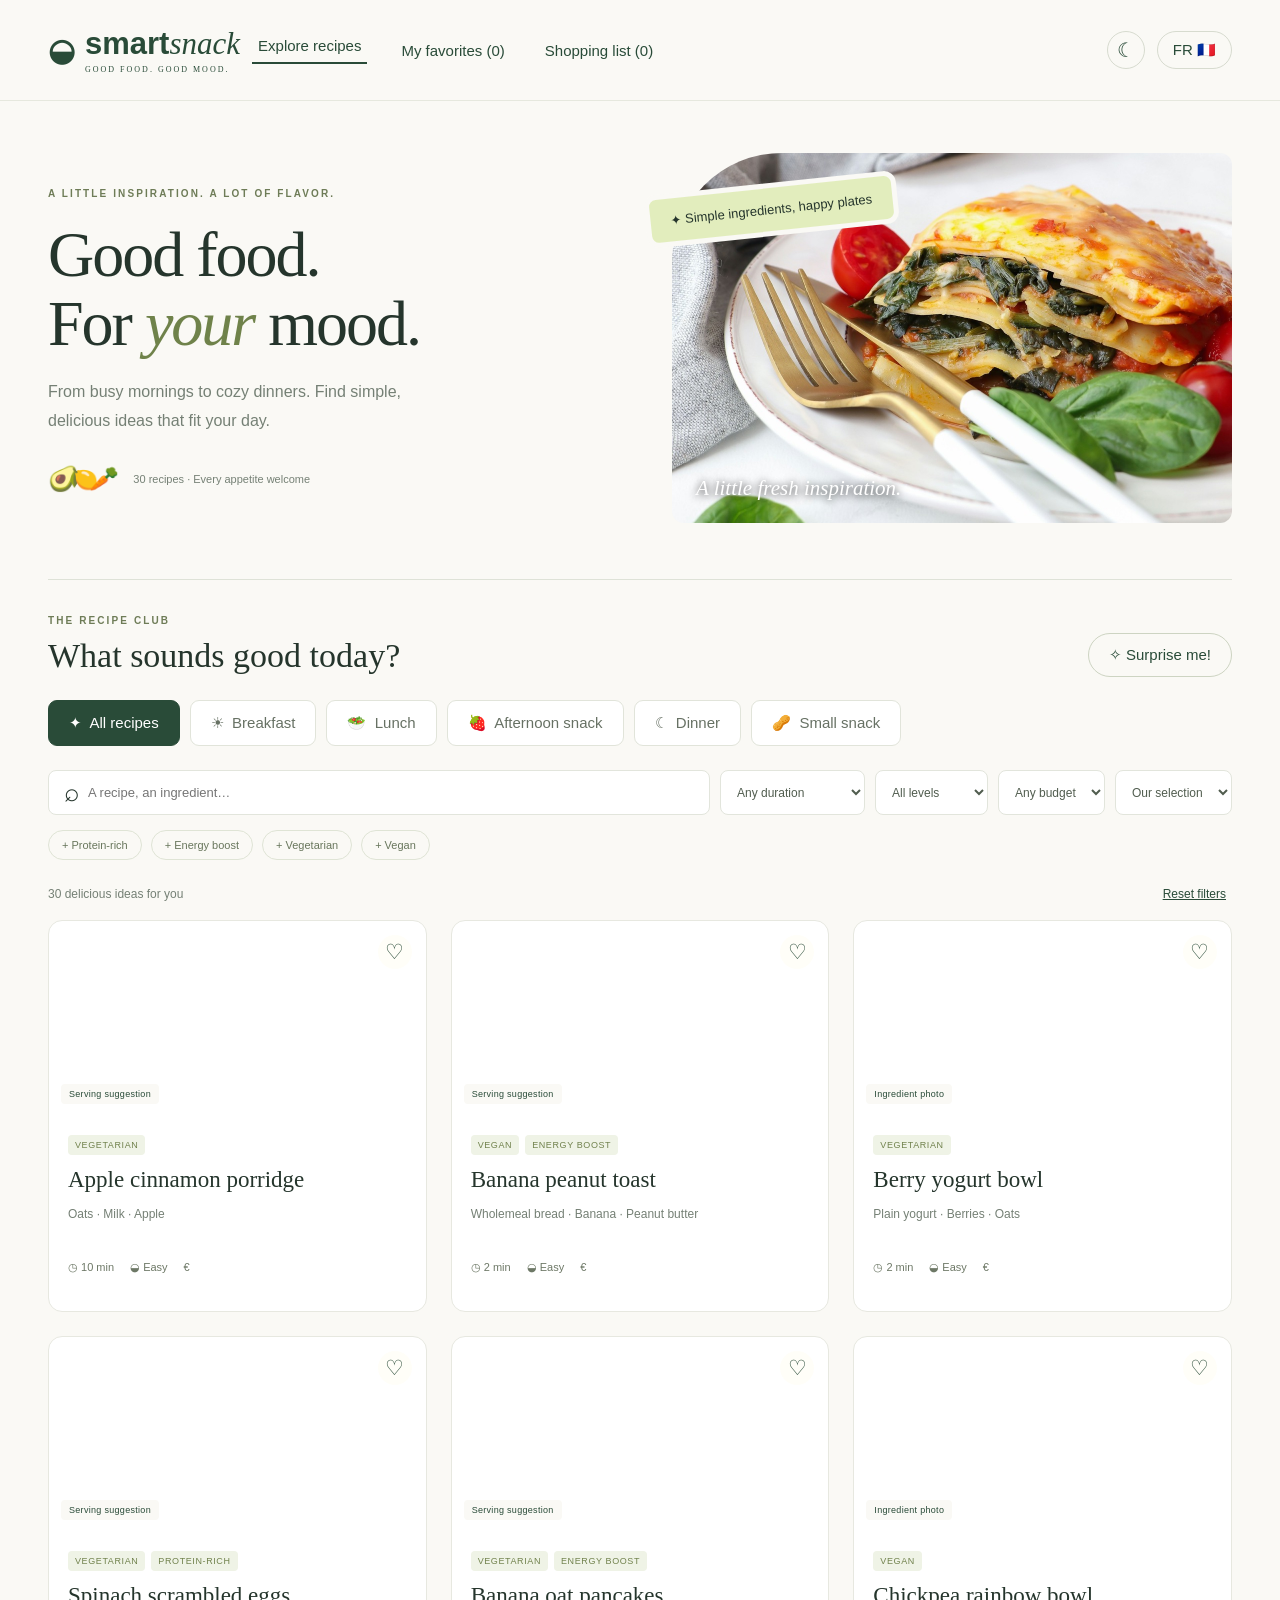
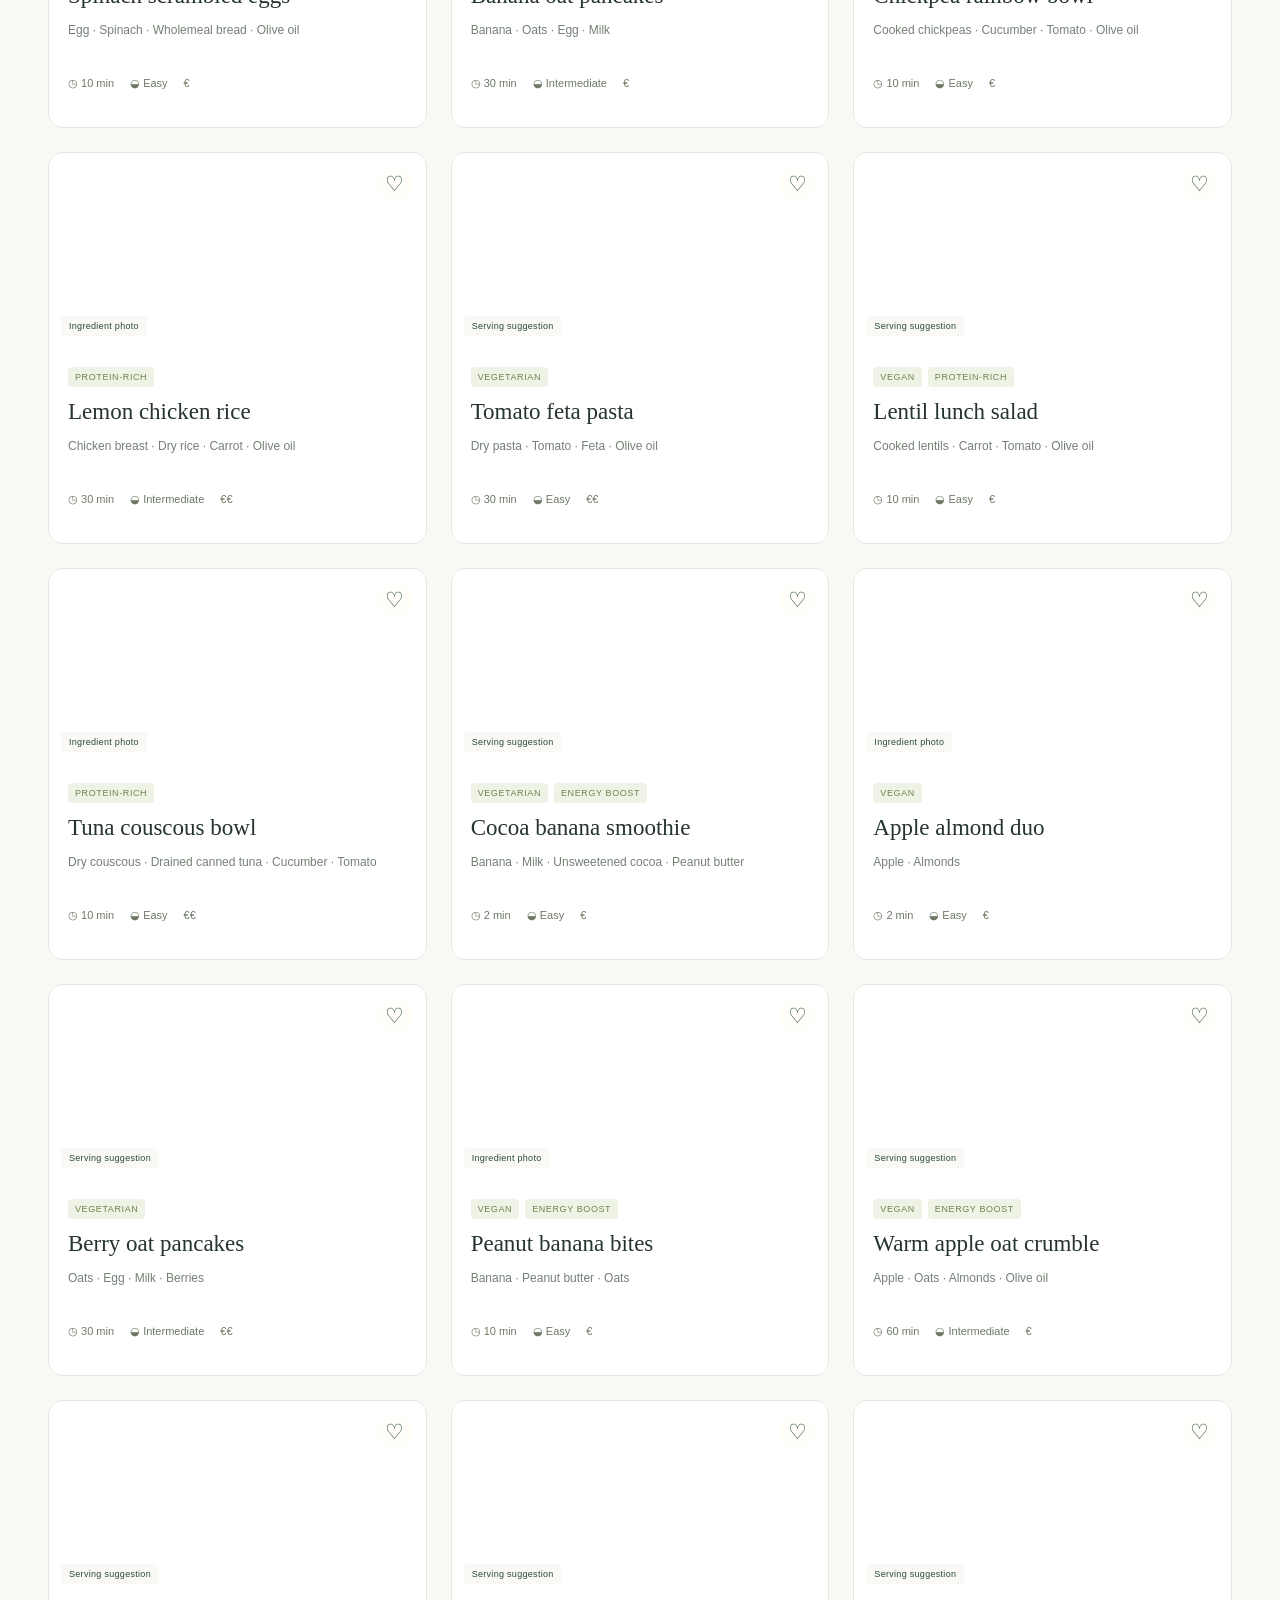
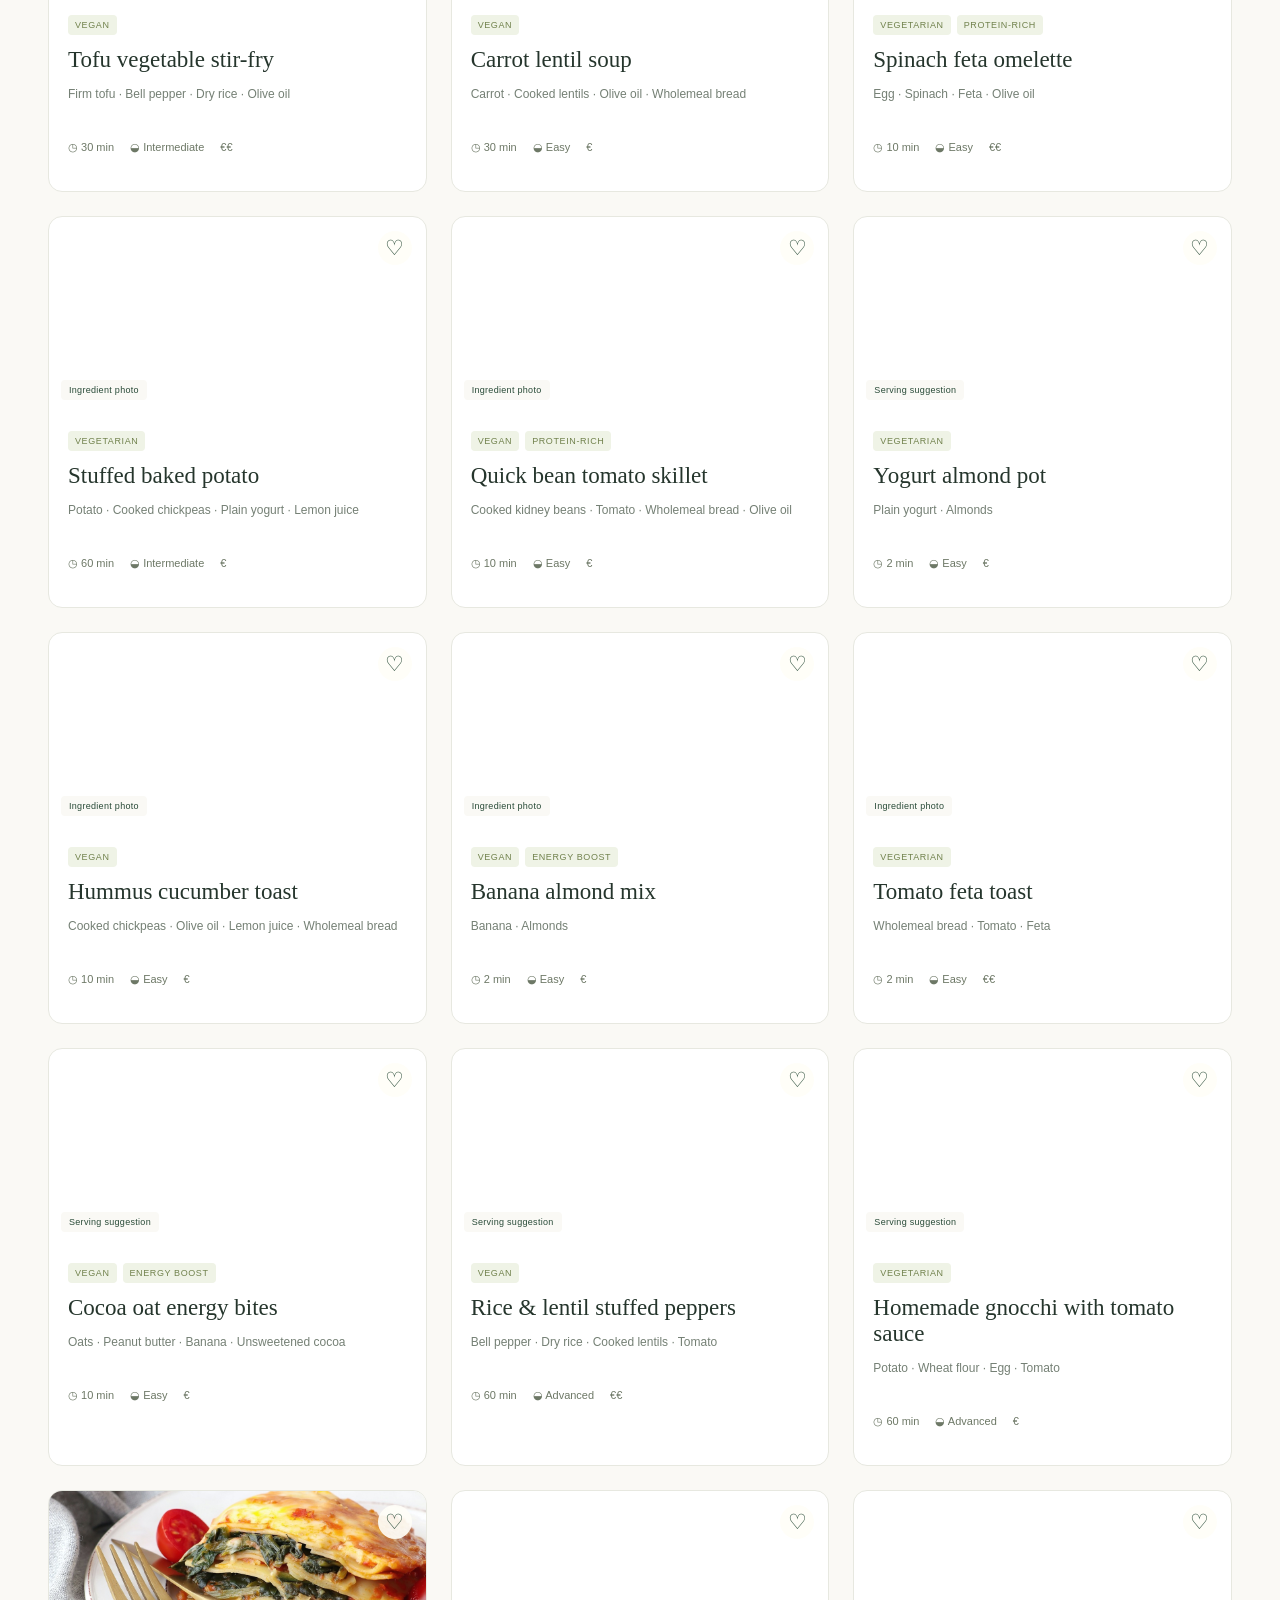
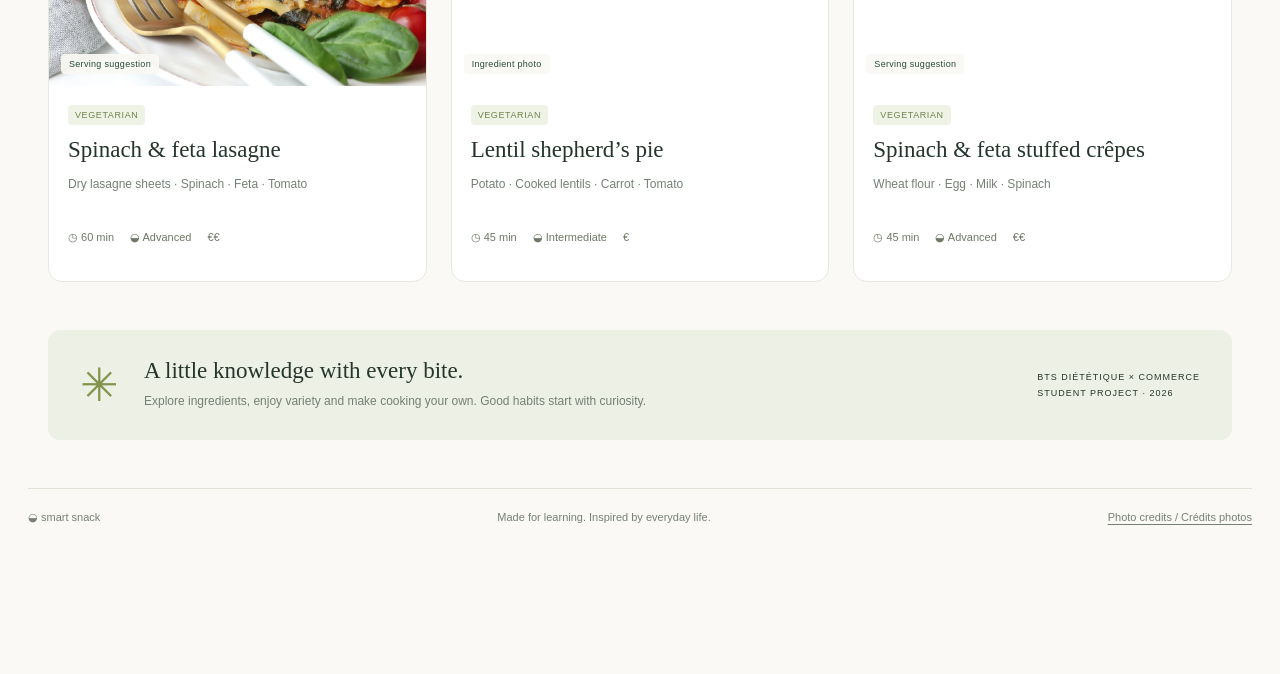
==== index.html @ a827c4d3 "Refresh recipe script after removing cooking mode button" ====
<!doctype html><html lang="en"><head><meta charset="utf-8"><meta name="viewport" content="width=device-width,initial-scale=1"><title>Smart Snack — Ideas for every meal</title><meta name="description" content="Find delicious, practical recipes for every meal. A bilingual nutrition student project."><link rel="stylesheet" href="style.css?v=8"><script>try{document.documentElement.dataset.theme=localStorage.getItem('ss-theme')|| (matchMedia('(prefers-color-scheme: dark)').matches?'dark':'light')}catch{document.documentElement.dataset.theme=matchMedia('(prefers-color-scheme: dark)').matches?'dark':'light'}</script><script>const mobileViewport=window.matchMedia("(max-width: 700px)");if(mobileViewport.matches)location.replace("mobile.html");mobileViewport.addEventListener("change",e=>{if(e.matches)location.replace("mobile.html")});</script></head><body><header><a class="brand" href="#">◒ <span>smart<span class="serif">snack</span><small>GOOD FOOD. GOOD MOOD.</small></span></a><nav><button id="explore"></button><button id="favorites"></button><button id="shopping"></button></nav><button id="themeToggle" class="theme-toggle" type="button" aria-label="Switch theme" title="Switch theme">☾</button><button id="lang" class="language" aria-label="Switch to French">FR 🇫🇷</button></header><main><section class="hero"><div><span class="eyebrow" id="eyebrow"></span><h1 id="headline"></h1><p id="intro"></p><div class="hero-bottom"><span class="avatars">🥑 🍋 🥕</span><span id="heroNote"></span></div></div><div class="hero-art"><img src="assets/photos/recipe-27.jpg" alt="Lasagnes aux épinards — photo de Parnis Azimi"><span class="photo-label">A little fresh inspiration.</span><div class="float-label">✦ <span id="floatText"></span></div></div></section><section class="workspace"><div class="section-top"><div><span class="eyebrow">THE RECIPE CLUB</span><h2 id="sectionTitle"></h2></div><button class="outline" id="surprise"></button></div><div class="meals" id="meals"></div><div class="toolbar"><label class="search">⌕ <input id="search" placeholder=""></label><select id="time" aria-label="Time"></select><select id="difficulty" aria-label="Difficulty"></select><select id="budget" aria-label="Budget"></select><select id="sort" aria-label="Sort"></select></div><div class="preferences" id="preferences"></div><div class="result-line"><span id="count" aria-live="polite"></span><button class="text-button" id="reset"></button></div><div id="cards" class="cards"></div></section><section class="bottom-note"><span>✳</span><div><h3 id="noteTitle"></h3><p id="noteText"></p></div><span class="project">BTS DIÉTÉTIQUE × COMMERCE<br>STUDENT PROJECT · 2026</span></section></main><footer><span>◒ smart snack</span><span id="footerText"></span><a href="photos.html">Photo credits / Crédits photos</a></footer><dialog id="detail"></dialog><dialog id="listDialog"></dialog><div id="toast" role="status"></div><script src="data.js?v=5"></script><script src="photos.js?v=5"></script><script src="app.js?v=8"></script></body></html>
---- style.css ----
@import url('https://fonts.googleapis.com/css2?family=DM+Sans:wght@400;500;600;700&family=Playfair+Display:ital,wght@0,500;0,600;1,500&display=swap');
:root{--green:#294b38;--lime:#e2edbd;--cream:#faf9f5;--ink:#25352c;--muted:#758075}*{box-sizing:border-box}body{margin:0;background:var(--cream);color:var(--ink);font:15px 'DM Sans',sans-serif}button,input,select{font:inherit}button,a,select{ -webkit-tap-highlight-color:transparent}button{cursor:pointer}button:focus-visible,a:focus-visible,input:focus-visible,select:focus-visible{outline:3px solid #b3bd62;outline-offset:3px}header{max-width:1320px;margin:auto;padding:26px 48px;display:flex;align-items:center;justify-content:space-between;border-bottom:1px solid #e6e8de}.brand{display:flex;gap:10px;font-size:31px;color:var(--green);text-decoration:none;font-weight:700;align-items:center}.serif{font-family:'Playfair Display',serif;font-style:italic;font-weight:500}.brand small{display:block;font:8px 'DM Sans';letter-spacing:2px;margin-top:3px}nav{display:flex;gap:28px}nav button,.language,.text-button{border:0;background:none;color:var(--green)}nav button.active{border-bottom:2px solid var(--green);padding-bottom:8px}.language{border:1px solid #d7dbcf;border-radius:20px;padding:9px 15px}main{max-width:1320px;margin:auto;padding:0 48px}.hero{display:grid;grid-template-columns:1fr 1fr;gap:64px;padding:52px 0 56px;align-items:center}.eyebrow{font-size:10px;letter-spacing:2.1px;font-weight:700;color:#6e7c57}.hero h1{font:500 64px/1.08 'Playfair Display',Georgia,serif;letter-spacing:-2px;margin:20px 0}.hero h1 em{color:#6f824a;font-weight:500}.hero p{font-size:16px;line-height:1.8;color:var(--muted);max-width:395px}.hero-art{height:370px;position:relative}.hero-art img{width:100%;height:100%;object-fit:cover;border-radius:110px 12px 12px 12px}.photo-label{position:absolute;bottom:22px;left:24px;color:white;font:italic 21px Georgia;text-shadow:0 1px 8px #000}.float-label{position:absolute;left:-27px;top:30px;background:var(--lime);border:5px solid var(--cream);border-radius:12px;padding:14px 20px;transform:rotate(-6deg);font-size:13px}.hero-bottom{display:flex;align-items:center;gap:13px;margin-top:30px;font-size:11px;color:var(--muted)}.avatars{font-size:24px;letter-spacing:-8px;padding-right:9px}.workspace{border-top:1px solid #dee2d7;padding-top:30px}.section-top{display:flex;align-items:center;justify-content:space-between}h2{font:500 34px 'Playfair Display',Georgia;margin:10px 0 25px}.outline{border:1px solid #cdd4c2;border-radius:25px;background:transparent;padding:12px 20px;color:var(--green)}.meals{display:flex;gap:10px;flex-wrap:wrap;margin:0 0 24px}.meal{padding:13px 20px;border:1px solid #e1e4da;background:white;border-radius:9px;color:#677164}.meal.active{background:var(--green);color:white;border-color:var(--green)}.toolbar{display:flex;gap:10px}.search{display:flex;align-items:center;gap:8px;flex:1;background:white;border:1px solid #e2e5dc;border-radius:8px;padding:0 15px;font-size:26px}.search input{border:0;outline:0;width:100%;padding:14px 0;font-size:13px;background:none}.toolbar select{min-width:100px;border:1px solid #e2e5dc;border-radius:8px;padding:12px;background:white;color:#515d4f;font-size:12px}.preferences{display:flex;gap:9px;flex-wrap:wrap;margin-top:15px}.chip{border:1px solid #dfe4d5;background:none;border-radius:30px;padding:8px 13px;font-size:11px;color:#68765c}.chip.on{background:var(--lime);border-color:#b3c68f;color:var(--green)}.result-line{display:flex;justify-content:space-between;align-items:center;margin:26px 0 18px;font-size:12px;color:var(--muted)}.text-button{font-size:12px;text-decoration:underline}.cards{display:grid;grid-template-columns:repeat(3,1fr);gap:24px}.card{background:white;border:1px solid #e7e8e0;border-radius:14px;overflow:hidden;position:relative;transition:transform .2s,box-shadow .2s}.card:hover{transform:translateY(-4px);box-shadow:0 12px 25px #263d3010}.cover{width:100%;height:195px;object-fit:cover;display:block}.heart{position:absolute;right:14px;top:14px;border:0;border-radius:50%;background:#fffef8e8;width:34px;height:34px;font-size:21px;color:var(--green)}.card-body{padding:19px}.tags{display:flex;gap:6px;flex-wrap:wrap}.tag{font-size:9px;text-transform:uppercase;letter-spacing:.6px;background:#eff3e6;color:#71824d;padding:5px 7px;border-radius:4px}.card h3{font:500 23px 'Playfair Display',Georgia;margin:12px 0}.card p{font-size:12px;color:var(--muted);line-height:1.6;min-height:38px}.card-meta{display:flex;gap:16px;color:#6d7866;font-size:11px;margin:18px 0}.card-link{width:100%;display:flex;justify-content:space-between;border:0;border-top:1px solid #eceee5;background:white;color:var(--green);padding:13px 0 0;font-weight:600;font-size:12px}.bottom-note{display:flex;gap:25px;align-items:center;background:#edf0e4;border-radius:12px;padding:28px 32px;margin:48px 0}.bottom-note>span:first-child{font-size:46px;color:#82934b}.bottom-note h3{margin:0 0 8px;font:23px 'Playfair Display'}.bottom-note p{color:var(--muted);font-size:12px;margin:0;line-height:1.6}.project{margin-left:auto;font-size:9px;line-height:1.8;letter-spacing:1px;white-space:nowrap}footer{max-width:1224px;margin:0 auto;padding:22px 0 30px;border-top:1px solid #e0e4d8;display:flex;justify-content:space-between;font-size:11px;color:var(--muted)}dialog{border:0;border-radius:20px;padding:0;max-width:820px;width:92vw;max-height:90vh;color:var(--ink);background:var(--cream)}dialog::backdrop{background:#14271bcc;backdrop-filter:blur(4px)}.modal-inner{padding:30px}.modal-head{display:flex;align-items:center;justify-content:space-between;gap:15px}.modal-head h2{margin:10px 0}.close{border:1px solid #dce0d4;border-radius:50%;width:34px;height:34px;background:white;font-size:20px}.recipe-photo{width:100%;height:230px;object-fit:cover}.recipe-columns{display:grid;grid-template-columns:1fr 1.3fr;gap:32px}.recipe-columns li{margin:12px 0;line-height:1.6;font-size:14px}.recipe-columns ul{padding-left:20px}.portions{display:flex;align-items:center;gap:14px;margin:18px 0}.portions button{border:1px solid #d1d7c7;border-radius:50%;width:30px;height:30px;background:white}.primary{background:var(--green);border:0;color:white;border-radius:8px;padding:12px 17px}.nutrition{display:grid;grid-template-columns:repeat(4,1fr);gap:8px;margin:24px 0}.nutrition div{background:#edf0e4;border-radius:8px;padding:14px;text-align:center;font-size:11px}.nutrition b{display:block;font-size:19px;margin-bottom:5px}.tip{background:#e7edda;padding:16px;border-radius:10px;font-size:13px;line-height:1.7}.disclaimer{font-size:11px;color:var(--muted);line-height:1.7}.cook-step{font:26px/1.6 'Playfair Display';padding:25px 0}.cook-controls{display:flex;gap:10px;align-items:center;flex-wrap:wrap}.shop-row{display:flex;gap:12px;padding:13px 0;border-bottom:1px solid #e0e4d8}.shop-row:has(input:checked){text-decoration:line-through;opacity:.5}.empty{padding:45px;background:#eef1e6;border-radius:12px;grid-column:1/-1;text-align:center}.empty h3{font:26px Georgia}#toast{position:fixed;bottom:25px;left:50%;transform:translateX(-50%);background:var(--green);color:white;border-radius:30px;padding:13px 25px;opacity:0;pointer-events:none;transition:opacity .2s;z-index:10}#toast.show{opacity:1}@media(max-width:900px){header,main{padding-left:24px;padding-right:24px}.hero{gap:28px}.hero h1{font-size:48px}.hero-art{height:320px}.cards{grid-template-columns:repeat(2,1fr)}.toolbar{flex-wrap:wrap}.search{flex-basis:100%}nav{gap:10px}.project{display:none}footer{margin:0 24px}}@media(max-width:600px){header{padding:18px}.brand{font-size:23px}nav{gap:0}nav button{font-size:11px;padding:8px}.language{padding:7px;font-size:11px}main{padding:0 20px}.hero{grid-template-columns:1fr;padding:30px 0;gap:26px}.hero h1{font-size:48px}.hero-art{height:230px}.float-label{left:-8px}.hero-bottom{margin-top:18px}.cards{grid-template-columns:1fr}.meals{gap:7px}.meal{padding:10px 12px;font-size:12px}.section-top{gap:10px}h2{font-size:28px}.outline{padding:10px;font-size:12px}.toolbar select{flex:1;min-width:42%}.recipe-columns{grid-template-columns:1fr;gap:10px}.modal-inner{padding:22px}.nutrition{gap:4px}.nutrition div{padding:10px 4px}.bottom-note{padding:20px;gap:15px}footer{gap:20px;font-size:10px}.heroNote{font-size:10px}}

.cover-button{display:block;width:100%;padding:0;border:0;background:none;text-align:left;cursor:pointer}.cover-button:hover .cover{filter:brightness(.96)}.cover-button:focus-visible{outline-offset:-4px}

.cover-button{position:relative}.cover,.recipe-photo{filter:saturate(.94) contrast(.98) brightness(1.03)}.photo-kind{position:absolute;left:12px;bottom:12px;background:#faf9f5ed;color:#294b38;padding:5px 8px;border-radius:4px;font-size:9px;letter-spacing:.3px}.photo-credit{font-size:10px;color:#6d7866;line-height:1.6;margin:0 0 15px}.photo-credit a,footer a{color:inherit;text-underline-offset:3px}footer{gap:16px;flex-wrap:wrap}

#addShoppingButton{transition:background .2s,box-shadow .2s;min-height:44px}#addShoppingButton.added{background:#56763c;animation:added-pop .48s ease-out}.added-check{display:inline-block;animation:check-pop .48s ease-out}.shopping-feedback{font-size:12px;line-height:1.7;min-height:24px;color:#476333}.shopping-feedback:not(:empty){animation:feedback-in .3s ease-out}.shopping-feedback .text-button{display:block;padding:6px 0;font-weight:600}.shop-row{min-height:58px;align-items:center;cursor:pointer}.shop-row input{width:24px;height:24px;accent-color:#294b38;flex-shrink:0}.primary:disabled{opacity:.5;cursor:default}@keyframes added-pop{0%{transform:scale(1)}40%{transform:scale(1.045);box-shadow:0 0 0 7px #c8dcad77}100%{transform:scale(1);box-shadow:0 0 0 0 #c8dcad00}}@keyframes check-pop{0%{transform:scale(.3) rotate(-30deg)}70%{transform:scale(1.25)}100%{transform:scale(1)}}@keyframes feedback-in{from{opacity:0;transform:translateY(5px)}to{opacity:1;transform:translateY(0)}}@media(prefers-reduced-motion:reduce){#addShoppingButton.added,.added-check,.shopping-feedback:not(:empty){animation:none}}

/* Accessible theme switch and direct recipe-title opening */
.theme-toggle{border:1px solid #d7dbcf;border-radius:50%;background:transparent;color:var(--green);width:38px;height:38px;flex-shrink:0;display:inline-flex;align-items:center;justify-content:center;font-size:20px;cursor:pointer;margin-left:auto}
.language{flex-shrink:0}
header{gap:12px}
.recipe-title{font:inherit;color:inherit;text-align:left;background:transparent;border:0;padding:0;cursor:pointer}
.recipe-title:hover{text-decoration:underline;text-underline-offset:4px}
:root[data-theme="dark"]{color-scheme:dark;--cream:#17251e;--ink:#e7eee1;--green:#d9e8c1;--lime:#3d533b;--muted:#b7c7b1}
[data-theme="dark"] body{background:#17251e;color:#e7eee1}
[data-theme="dark"] header,[data-theme="dark"] footer,[data-theme="dark"] .workspace{border-color:#3b5143}
[data-theme="dark"] .card,[data-theme="dark"] .search,[data-theme="dark"] .toolbar select,[data-theme="dark"] .meal,[data-theme="dark"] .card-link,[data-theme="dark"] .close,[data-theme="dark"] .portions button,[data-theme="dark"] .wizard-choice,[data-theme="dark"] .shop-row,[data-theme="dark"] .outline{background:#26382e;color:#e7eee1;border-color:#455b48}
[data-theme="dark"] .card h3,[data-theme="dark"] .card h3 button,[data-theme="dark"] .brand,[data-theme="dark"] nav button,[data-theme="dark"] .text-button,[data-theme="dark"] .language,[data-theme="dark"] .theme-toggle{color:#d9e8c1}
[data-theme="dark"] .search input{color:#e7eee1}
[data-theme="dark"] .search input::placeholder{color:#a9bba5}
[data-theme="dark"] .meal.active,[data-theme="dark"] .primary,[data-theme="dark"] .chip.on,[data-theme="dark"] nav button.active{background:#526e46;color:#fff}
[data-theme="dark"] .chip,[data-theme="dark"] .tag,[data-theme="dark"] .photo-kind,[data-theme="dark"] .wizard-icon,[data-theme="dark"] .mobile-summary button{background:#344a3a;border-color:#4b644e;color:#dce9ca}
[data-theme="dark"] .bottom-note,[data-theme="dark"] .nutrition div,[data-theme="dark"] .tip,[data-theme="dark"] .empty,[data-theme="dark"] .float-label{background:#2e4334;color:#e7eee1;border-color:#17251e}
[data-theme="dark"] dialog{background:#202f26;color:#e7eee1}
[data-theme="dark"] dialog::backdrop{background:#08150cdd}
[data-theme="dark"] .heart{background:#203229e8;color:#d9e8c1}
[data-theme="dark"] .card,[data-theme="dark"] .search,[data-theme="dark"] .toolbar select{border-color:#3b5143}
[data-theme="dark"] .wizard-choice.selected{background:#3d533b;border-color:#96b080}
[data-theme="dark"] .wizard-progress span{background:#405447}
[data-theme="dark"] .wizard-progress span.done{background:#9cb67d}
[data-theme="dark"] .wizard-description,[data-theme="dark"] .wizard-copy small,[data-theme="dark"] .wizard-footnote,[data-theme="dark"] .mobile-result-count,[data-theme="dark"] .card-meta,[data-theme="dark"] .card p,[data-theme="dark"] .recipe-columns li,[data-theme="dark"] .disclaimer{color:#b7c7b1}
[data-theme="dark"] #toast{background:#d9e8c1;color:#17251e}
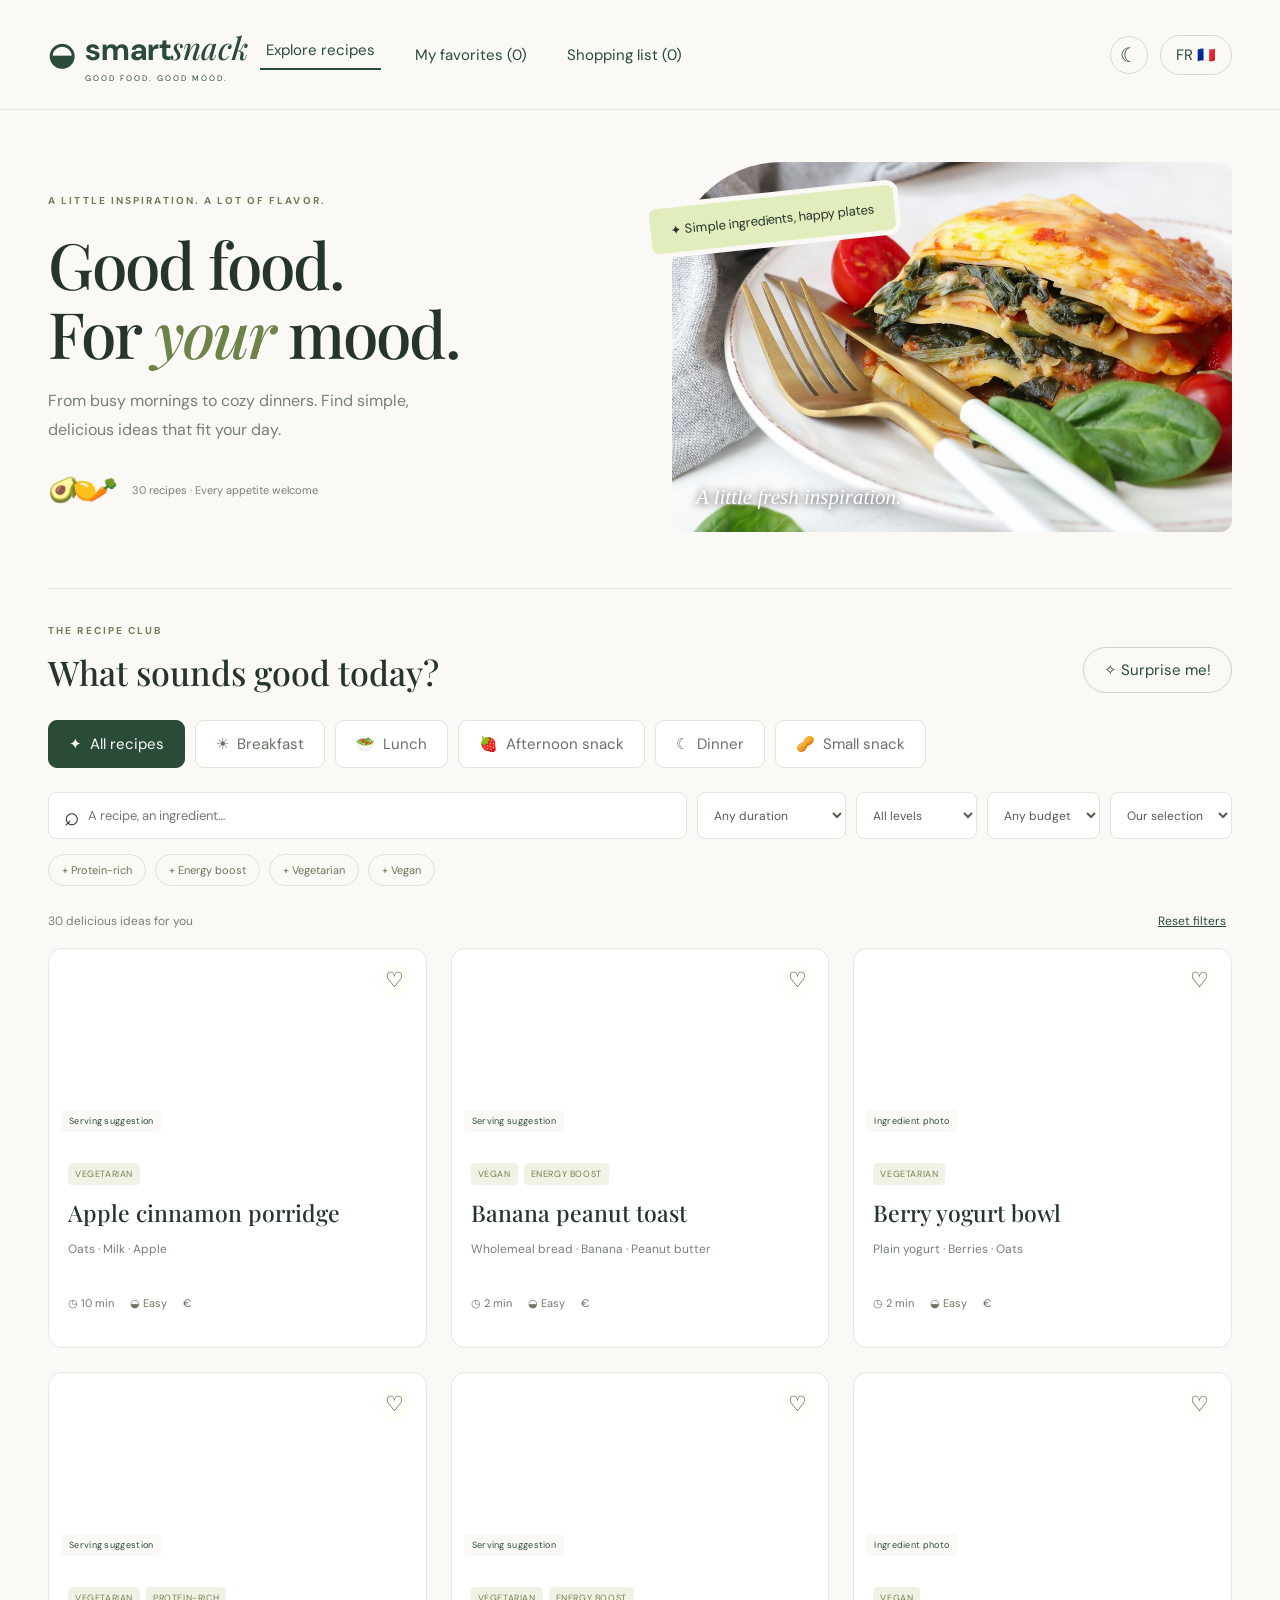
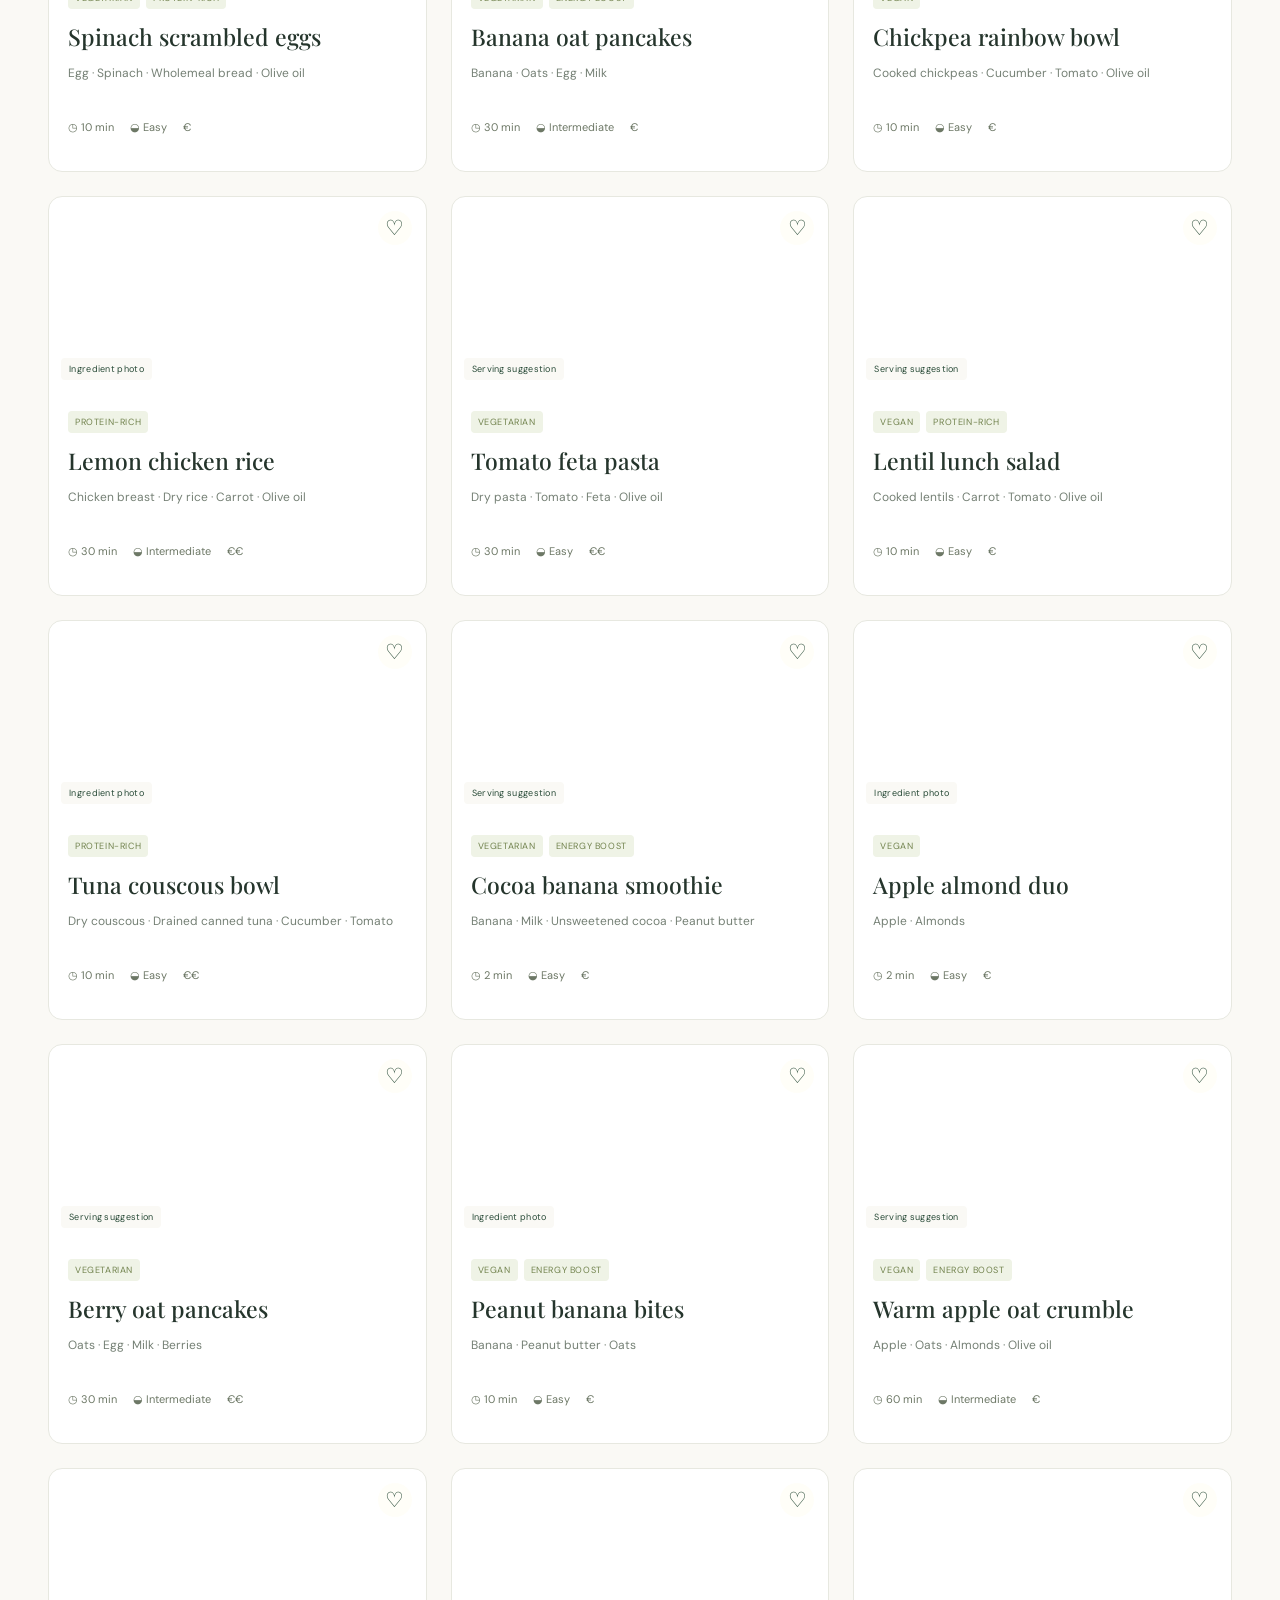
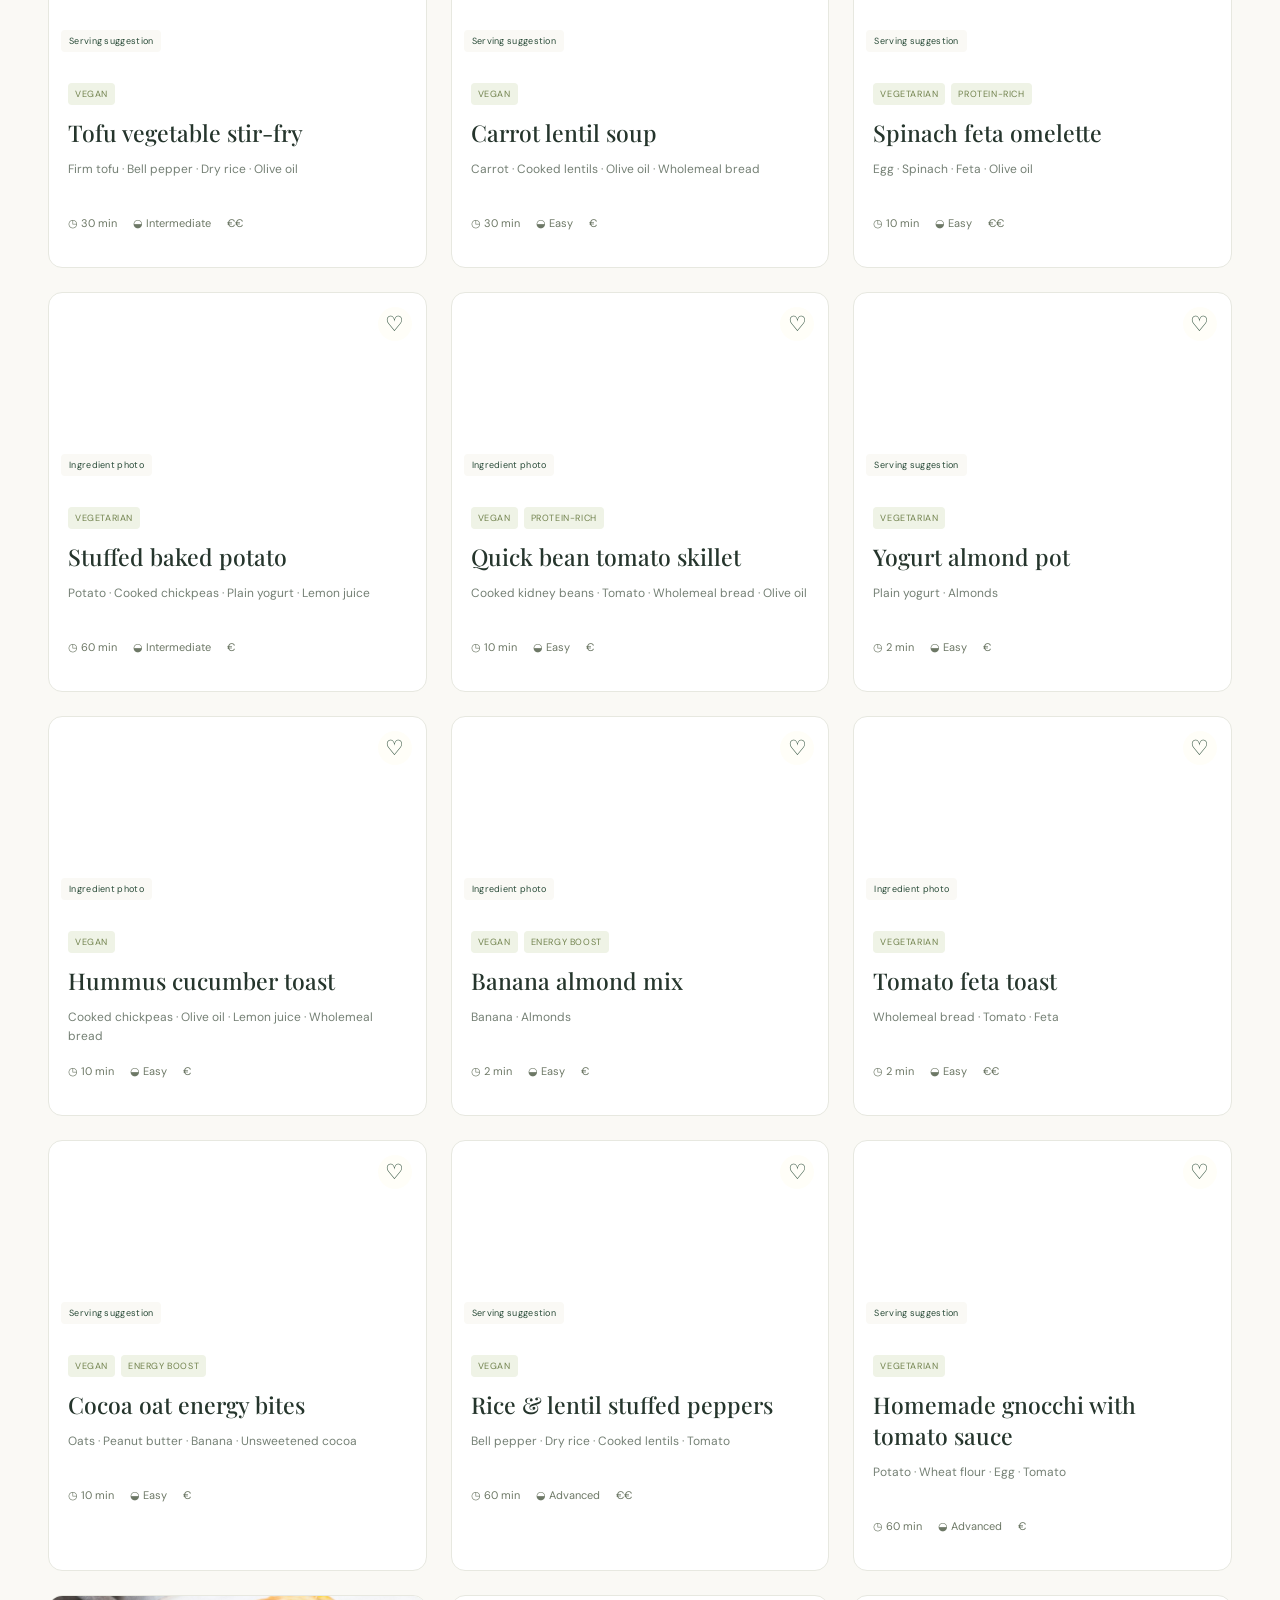
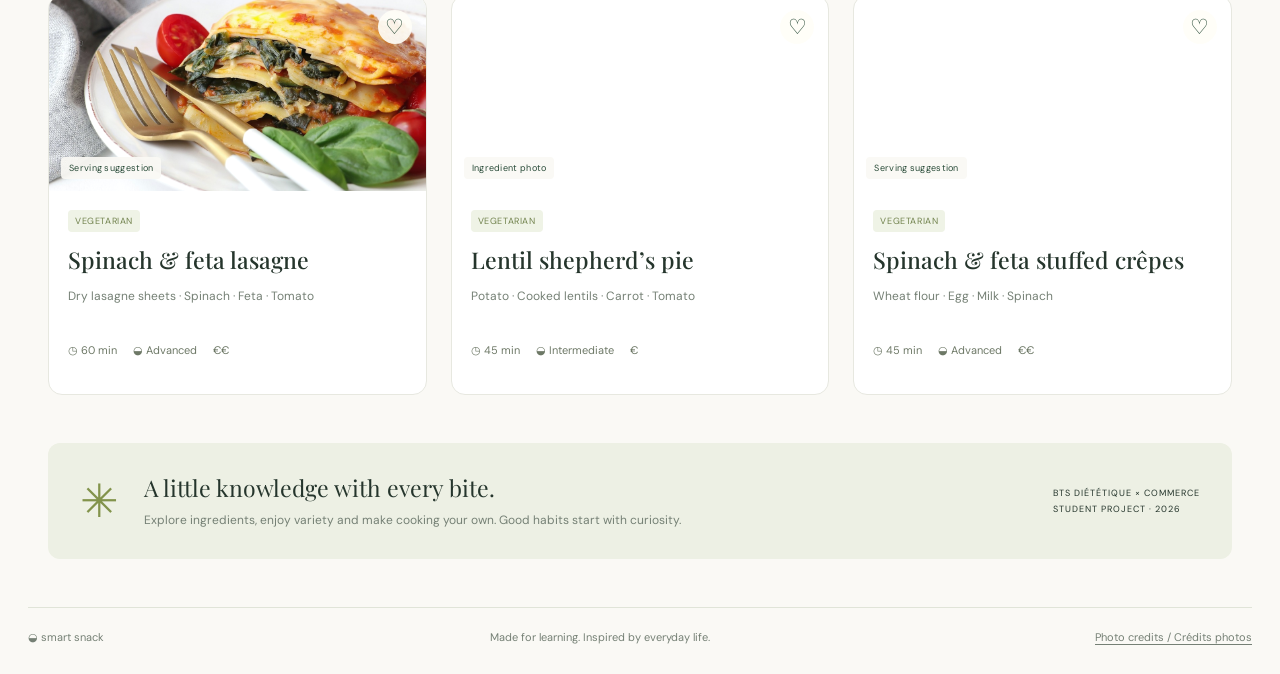
==== commit 1dac6c56: "Load updated shopping list button styles" ====
--- a/index.html
+++ b/index.html
@@ -1 +1 @@
-<!doctype html><html lang="en"><head><meta charset="utf-8"><meta name="viewport" content="width=device-width,initial-scale=1"><title>Smart Snack — Ideas for every meal</title><meta name="description" content="Find delicious, practical recipes for every meal. A bilingual nutrition student project."><link rel="stylesheet" href="style.css?v=8"><script>try{document.documentElement.dataset.theme=localStorage.getItem('ss-theme')|| (matchMedia('(prefers-color-scheme: dark)').matches?'dark':'light')}catch{document.documentElement.dataset.theme=matchMedia('(prefers-color-scheme: dark)').matches?'dark':'light'}</script><script>const mobileViewport=window.matchMedia("(max-width: 700px)");if(mobileViewport.matches)location.replace("mobile.html");mobileViewport.addEventListener("change",e=>{if(e.matches)location.replace("mobile.html")});</script></head><body><header><a class="brand" href="#">◒ <span>smart<span class="serif">snack</span><small>GOOD FOOD. GOOD MOOD.</small></span></a><nav><button id="explore"></button><button id="favorites"></button><button id="shopping"></button></nav><button id="themeToggle" class="theme-toggle" type="button" aria-label="Switch theme" title="Switch theme">☾</button><button id="lang" class="language" aria-label="Switch to French">FR 🇫🇷</button></header><main><section class="hero"><div><span class="eyebrow" id="eyebrow"></span><h1 id="headline"></h1><p id="intro"></p><div class="hero-bottom"><span class="avatars">🥑 🍋 🥕</span><span id="heroNote"></span></div></div><div class="hero-art"><img src="assets/photos/recipe-27.jpg" alt="Lasagnes aux épinards — photo de Parnis Azimi"><span class="photo-label">A little fresh inspiration.</span><div class="float-label">✦ <span id="floatText"></span></div></div></section><section class="workspace"><div class="section-top"><div><span class="eyebrow">THE RECIPE CLUB</span><h2 id="sectionTitle"></h2></div><button class="outline" id="surprise"></button></div><div class="meals" id="meals"></div><div class="toolbar"><label class="search">⌕ <input id="search" placeholder=""></label><select id="time" aria-label="Time"></select><select id="difficulty" aria-label="Difficulty"></select><select id="budget" aria-label="Budget"></select><select id="sort" aria-label="Sort"></select></div><div class="preferences" id="preferences"></div><div class="result-line"><span id="count" aria-live="polite"></span><button class="text-button" id="reset"></button></div><div id="cards" class="cards"></div></section><section class="bottom-note"><span>✳</span><div><h3 id="noteTitle"></h3><p id="noteText"></p></div><span class="project">BTS DIÉTÉTIQUE × COMMERCE<br>STUDENT PROJECT · 2026</span></section></main><footer><span>◒ smart snack</span><span id="footerText"></span><a href="photos.html">Photo credits / Crédits photos</a></footer><dialog id="detail"></dialog><dialog id="listDialog"></dialog><div id="toast" role="status"></div><script src="data.js?v=5"></script><script src="photos.js?v=5"></script><script src="app.js?v=8"></script></body></html>
+<!doctype html><html lang="en"><head><meta charset="utf-8"><meta name="viewport" content="width=device-width,initial-scale=1"><title>Smart Snack — Ideas for every meal</title><meta name="description" content="Find delicious, practical recipes for every meal. A bilingual nutrition student project."><link rel="stylesheet" href="style.css?v=8"><script>try{document.documentElement.dataset.theme=localStorage.getItem('ss-theme')|| (matchMedia('(prefers-color-scheme: dark)').matches?'dark':'light')}catch{document.documentElement.dataset.theme=matchMedia('(prefers-color-scheme: dark)').matches?'dark':'light'}</script><script>const mobileViewport=window.matchMedia("(max-width: 700px)");if(mobileViewport.matches)location.replace("mobile.html");mobileViewport.addEventListener("change",e=>{if(e.matches)location.replace("mobile.html")});</script></head><body><header><a class="brand" href="#">◒ <span>smart<span class="serif">snack</span><small>GOOD FOOD. GOOD MOOD.</small></span></a><nav><button id="explore"></button><button id="favorites"></button><button id="shopping"></button></nav><button id="themeToggle" class="theme-toggle" type="button" aria-label="Switch theme" title="Switch theme">☾</button><button id="lang" class="language" aria-label="Switch to French">FR 🇫🇷</button></header><main><section class="hero"><div><span class="eyebrow" id="eyebrow"></span><h1 id="headline"></h1><p id="intro"></p><div class="hero-bottom"><span class="avatars">🥑 🍋 🥕</span><span id="heroNote"></span></div></div><div class="hero-art"><img src="assets/photos/recipe-27.jpg" alt="Lasagnes aux épinards — photo de Parnis Azimi"><span class="photo-label">A little fresh inspiration.</span><div class="float-label">✦ <span id="floatText"></span></div></div></section><section class="workspace"><div class="section-top"><div><span class="eyebrow">THE RECIPE CLUB</span><h2 id="sectionTitle"></h2></div><button class="outline" id="surprise"></button></div><div class="meals" id="meals"></div><div class="toolbar"><label class="search">⌕ <input id="search" placeholder=""></label><select id="time" aria-label="Time"></select><select id="difficulty" aria-label="Difficulty"></select><select id="budget" aria-label="Budget"></select><select id="sort" aria-label="Sort"></select></div><div class="preferences" id="preferences"></div><div class="result-line"><span id="count" aria-live="polite"></span><button class="text-button" id="reset"></button></div><div id="cards" class="cards"></div></section><section class="bottom-note"><span>✳</span><div><h3 id="noteTitle"></h3><p id="noteText"></p></div><span class="project">BTS DIÉTÉTIQUE × COMMERCE<br>STUDENT PROJECT · 2026</span></section></main><footer><span>◒ smart snack</span><span id="footerText"></span><a href="photos.html">Photo credits / Crédits photos</a></footer><dialog id="detail"></dialog><dialog id="listDialog"></dialog><div id="toast" role="status"></div><script src="data.js?v=5"></script><script src="photos.js?v=5"></script><script src="app.js?v=9"></script></body></html>
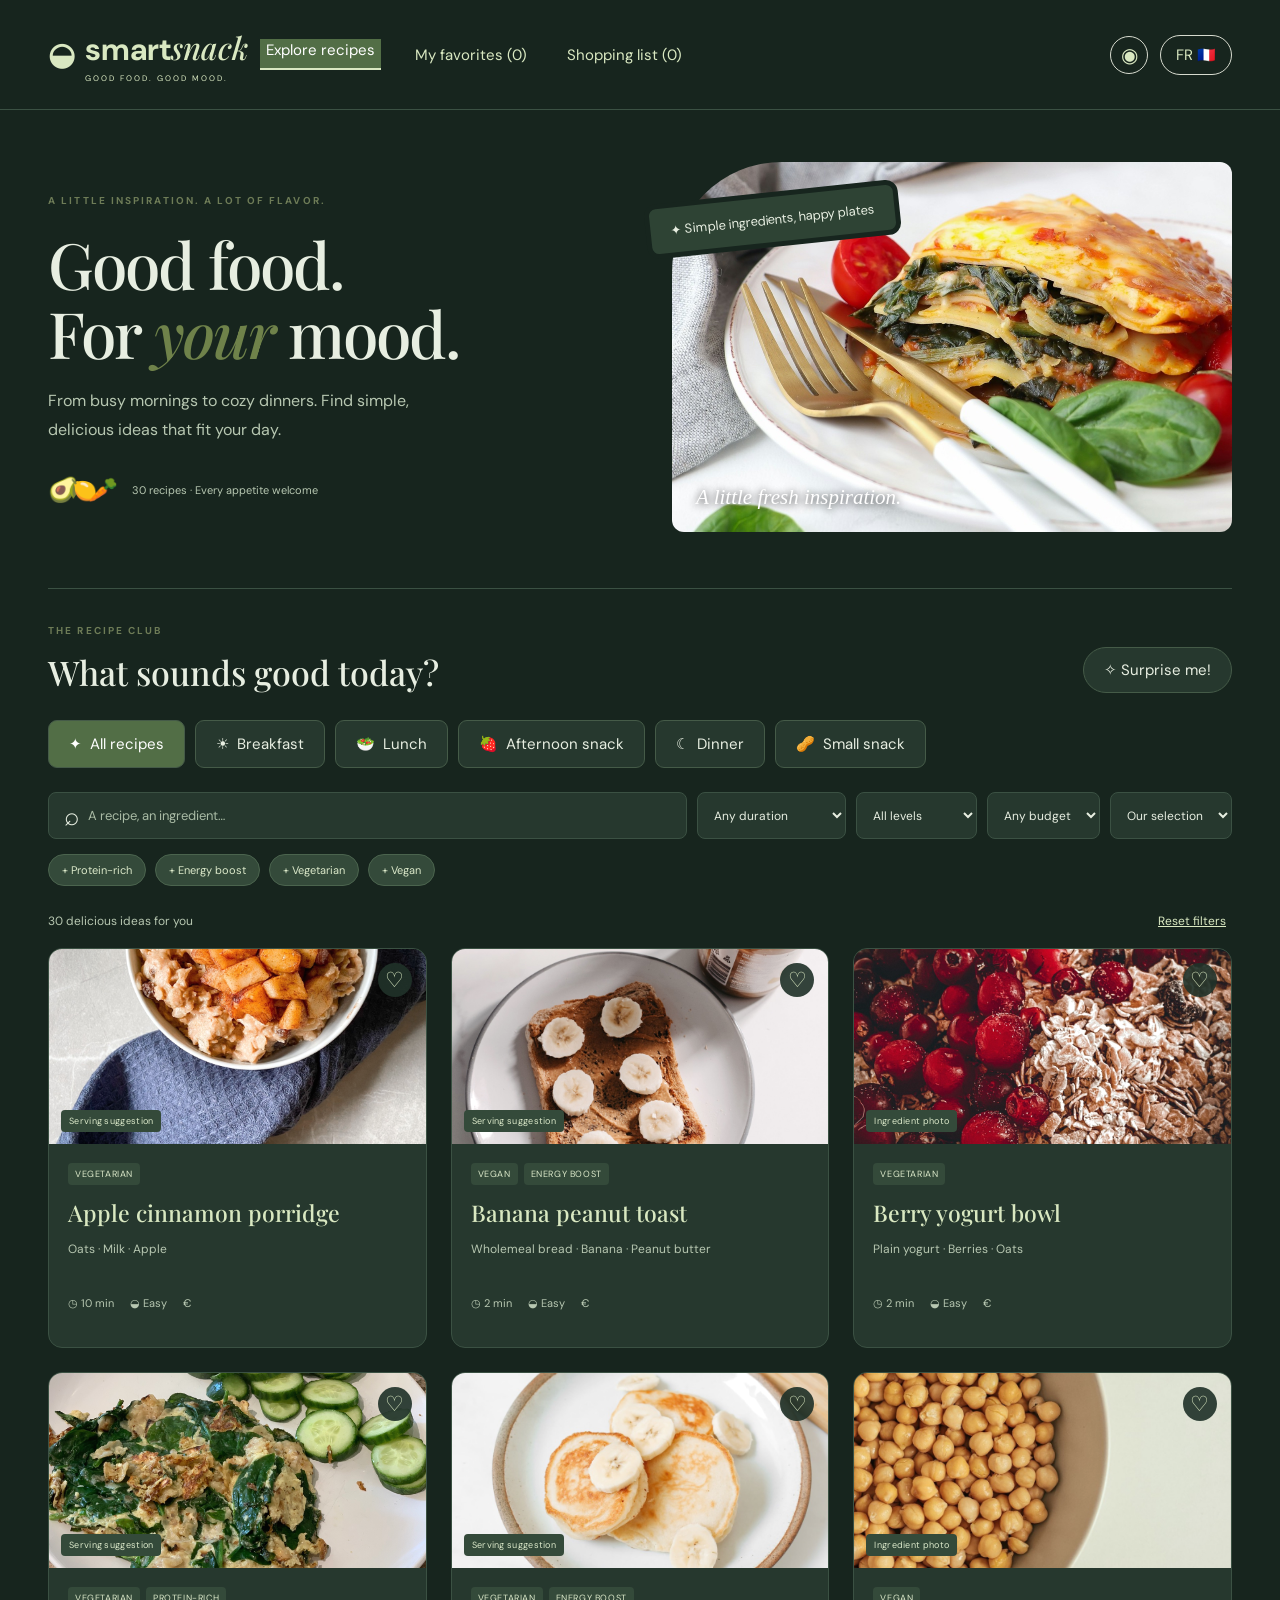
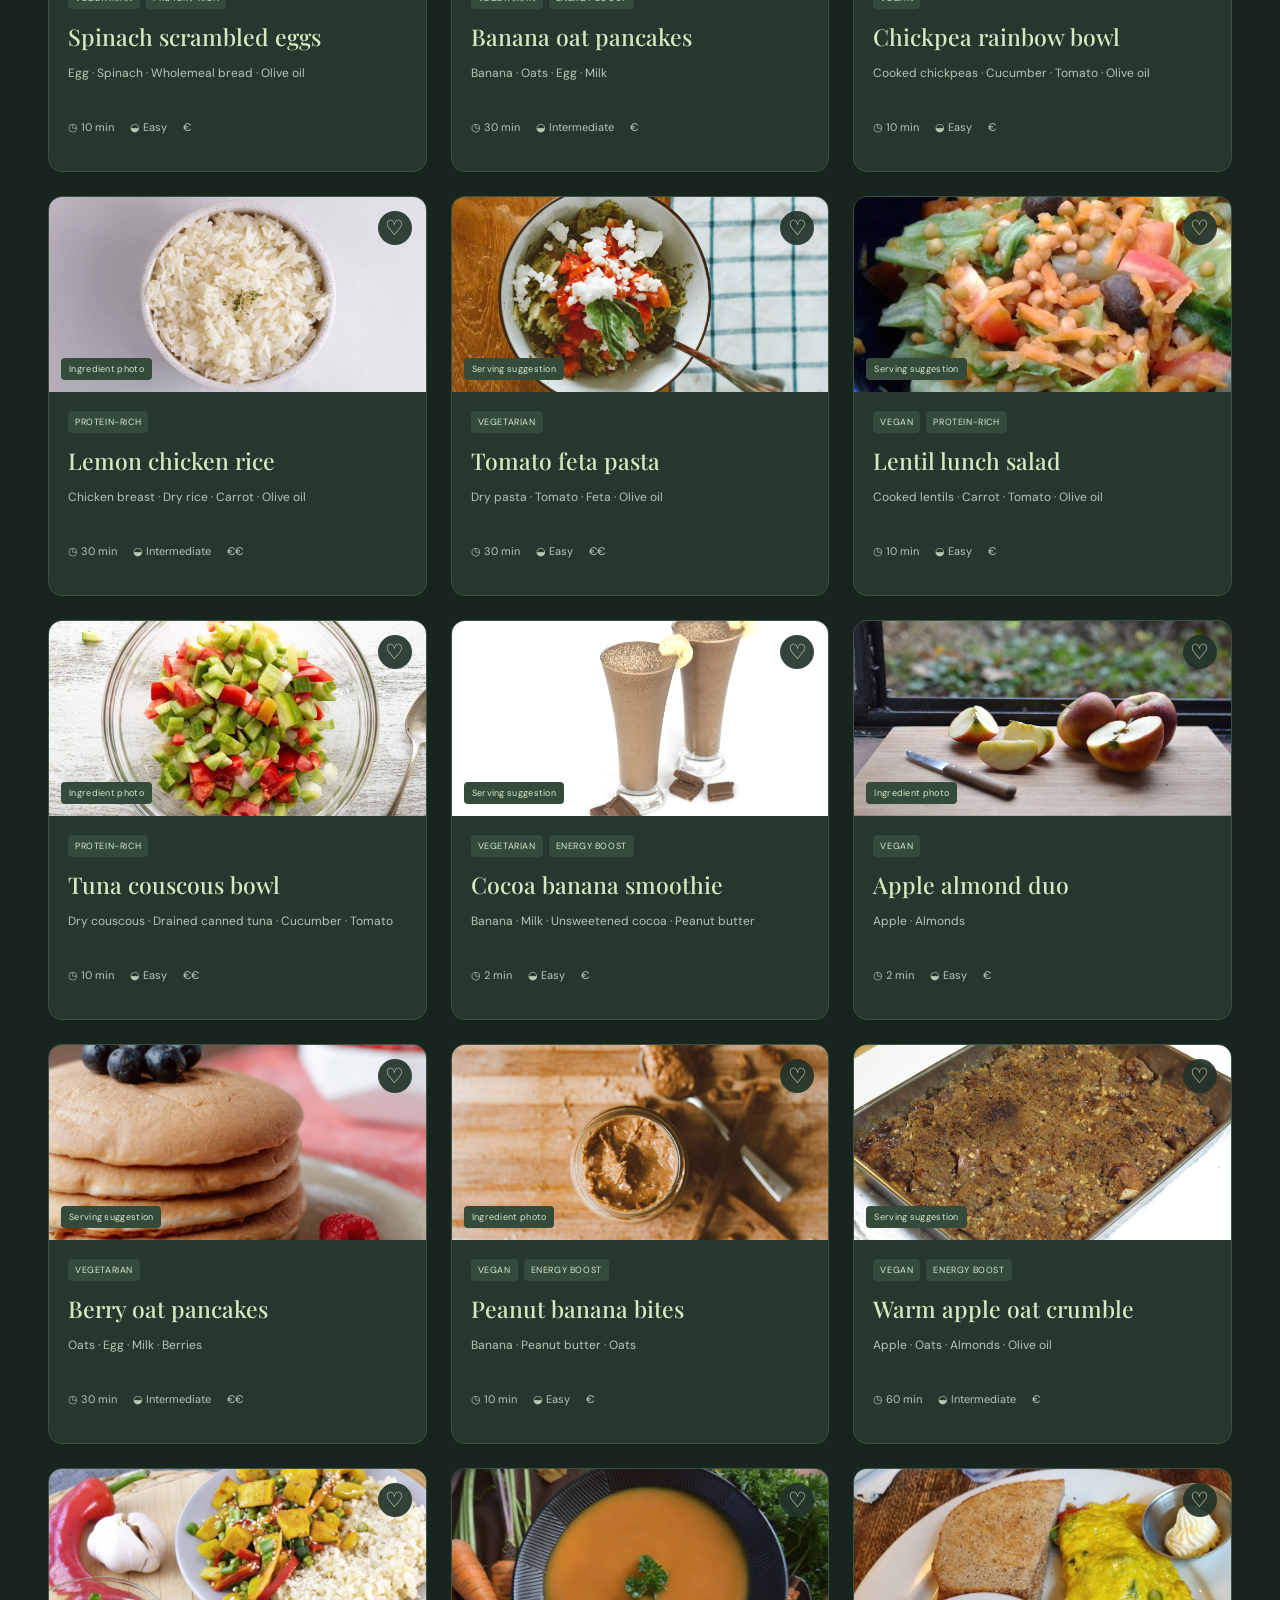
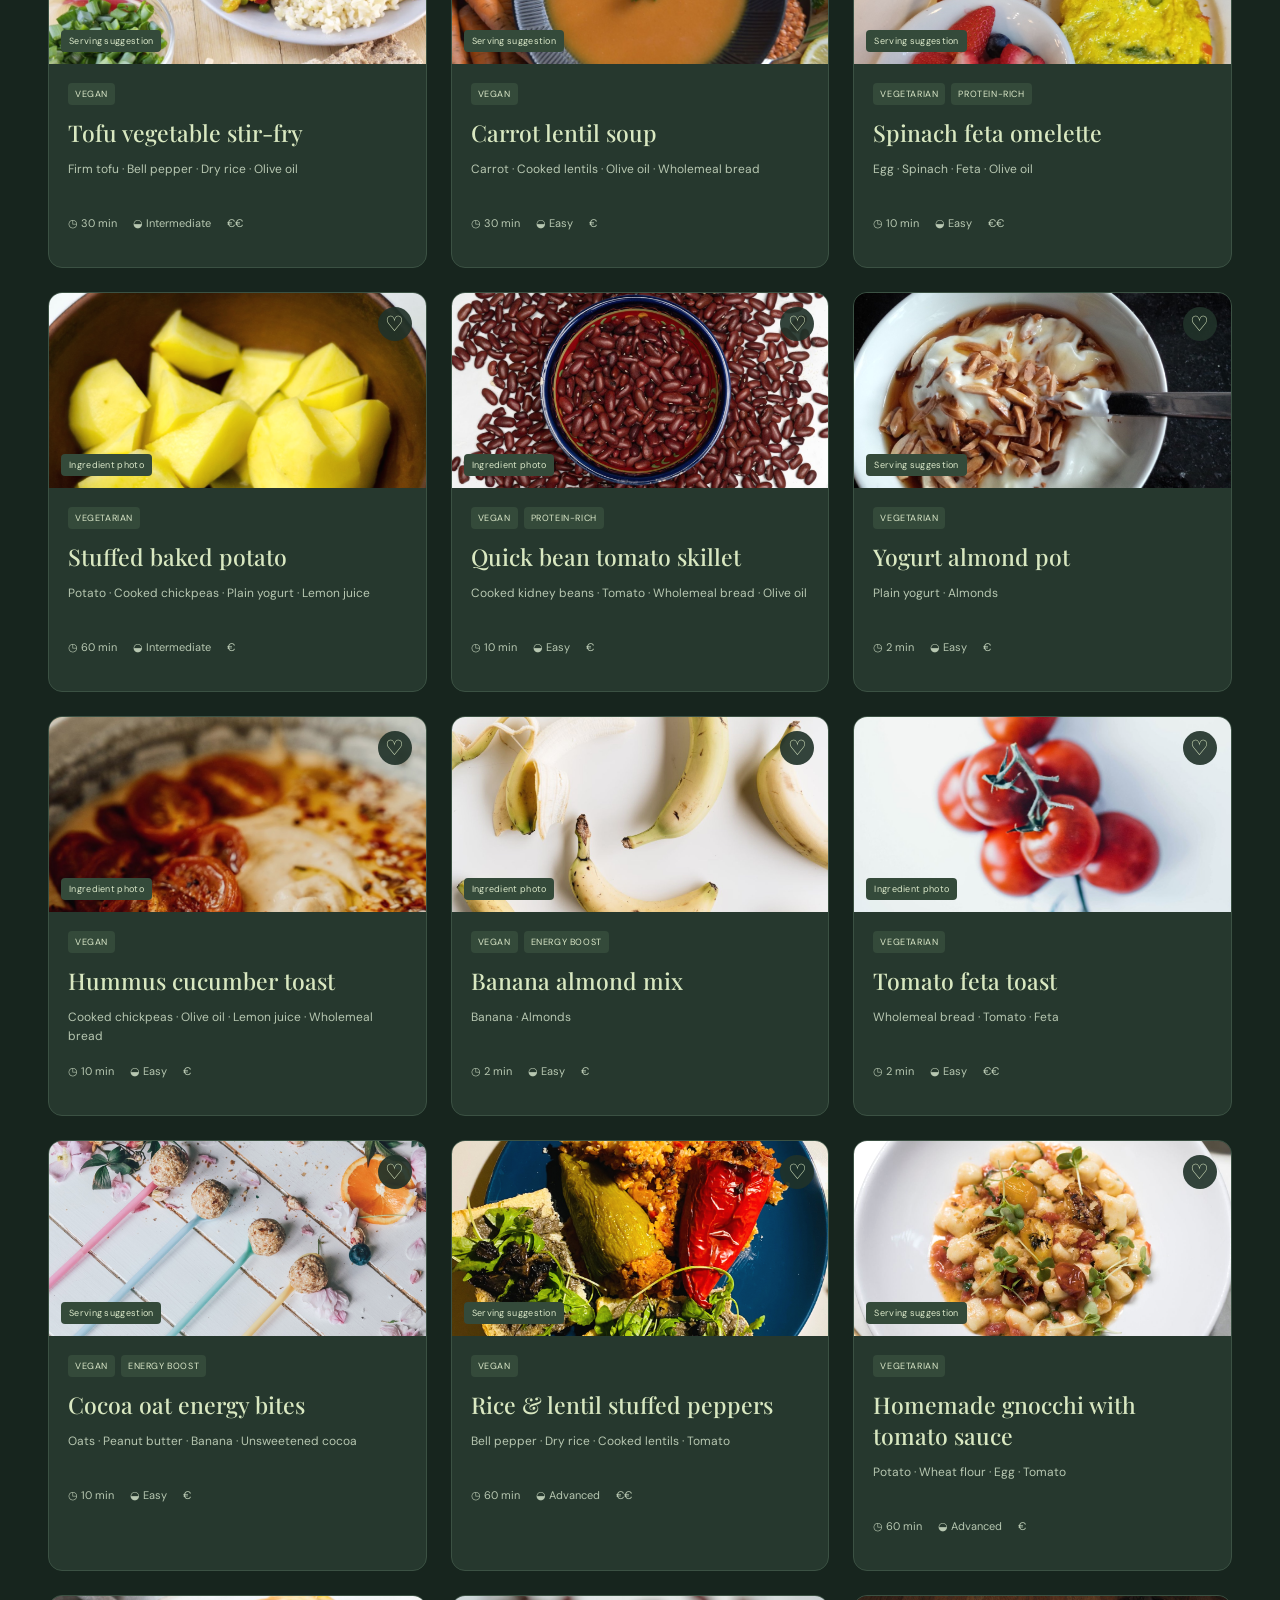
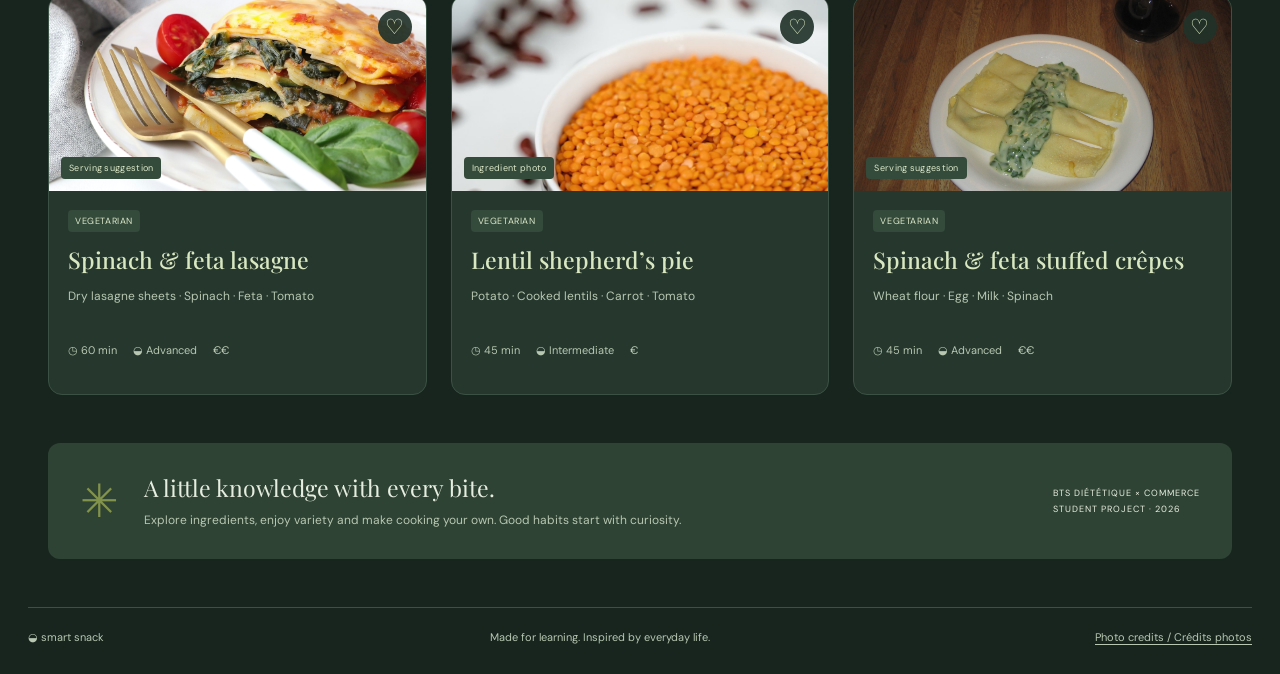
==== commit 33417100: "Use sunrise/sunset theme logic on both Smart Snack layouts" ====
--- a/index.html
+++ b/index.html
@@ -1 +1 @@
-<!doctype html><html lang="en"><head><meta charset="utf-8"><meta name="viewport" content="width=device-width,initial-scale=1"><title>Smart Snack — Ideas for every meal</title><meta name="description" content="Find delicious, practical recipes for every meal. A bilingual nutrition student project."><link rel="stylesheet" href="style.css?v=8"><script>try{document.documentElement.dataset.theme=localStorage.getItem('ss-theme')|| (matchMedia('(prefers-color-scheme: dark)').matches?'dark':'light')}catch{document.documentElement.dataset.theme=matchMedia('(prefers-color-scheme: dark)').matches?'dark':'light'}</script><script>const mobileViewport=window.matchMedia("(max-width: 700px)");if(mobileViewport.matches)location.replace("mobile.html");mobileViewport.addEventListener("change",e=>{if(e.matches)location.replace("mobile.html")});</script></head><body><header><a class="brand" href="#">◒ <span>smart<span class="serif">snack</span><small>GOOD FOOD. GOOD MOOD.</small></span></a><nav><button id="explore"></button><button id="favorites"></button><button id="shopping"></button></nav><button id="themeToggle" class="theme-toggle" type="button" aria-label="Switch theme" title="Switch theme">☾</button><button id="lang" class="language" aria-label="Switch to French">FR 🇫🇷</button></header><main><section class="hero"><div><span class="eyebrow" id="eyebrow"></span><h1 id="headline"></h1><p id="intro"></p><div class="hero-bottom"><span class="avatars">🥑 🍋 🥕</span><span id="heroNote"></span></div></div><div class="hero-art"><img src="assets/photos/recipe-27.jpg" alt="Lasagnes aux épinards — photo de Parnis Azimi"><span class="photo-label">A little fresh inspiration.</span><div class="float-label">✦ <span id="floatText"></span></div></div></section><section class="workspace"><div class="section-top"><div><span class="eyebrow">THE RECIPE CLUB</span><h2 id="sectionTitle"></h2></div><button class="outline" id="surprise"></button></div><div class="meals" id="meals"></div><div class="toolbar"><label class="search">⌕ <input id="search" placeholder=""></label><select id="time" aria-label="Time"></select><select id="difficulty" aria-label="Difficulty"></select><select id="budget" aria-label="Budget"></select><select id="sort" aria-label="Sort"></select></div><div class="preferences" id="preferences"></div><div class="result-line"><span id="count" aria-live="polite"></span><button class="text-button" id="reset"></button></div><div id="cards" class="cards"></div></section><section class="bottom-note"><span>✳</span><div><h3 id="noteTitle"></h3><p id="noteText"></p></div><span class="project">BTS DIÉTÉTIQUE × COMMERCE<br>STUDENT PROJECT · 2026</span></section></main><footer><span>◒ smart snack</span><span id="footerText"></span><a href="photos.html">Photo credits / Crédits photos</a></footer><dialog id="detail"></dialog><dialog id="listDialog"></dialog><div id="toast" role="status"></div><script src="data.js?v=5"></script><script src="photos.js?v=5"></script><script src="app.js?v=9"></script></body></html>
+<!doctype html><html lang="en"><head><meta charset="utf-8"><meta name="viewport" content="width=device-width,initial-scale=1"><title>Smart Snack — Ideas for every meal</title><meta name="description" content="Find delicious, practical recipes for every meal. A bilingual nutrition student project."><link rel="stylesheet" href="style.css?v=8"><script src="theme.js?v=1"></script><script>const mobileViewport=window.matchMedia("(max-width: 700px)");if(mobileViewport.matches)location.replace("mobile.html");mobileViewport.addEventListener("change",e=>{if(e.matches)location.replace("mobile.html")});</script></head><body><header><a class="brand" href="#">◒ <span>smart<span class="serif">snack</span><small>GOOD FOOD. GOOD MOOD.</small></span></a><nav><button id="explore"></button><button id="favorites"></button><button id="shopping"></button></nav><button id="themeToggle" class="theme-toggle" type="button" aria-label="Switch theme" title="Switch theme">☾</button><button id="lang" class="language" aria-label="Switch to French">FR 🇫🇷</button></header><main><section class="hero"><div><span class="eyebrow" id="eyebrow"></span><h1 id="headline"></h1><p id="intro"></p><div class="hero-bottom"><span class="avatars">🥑 🍋 🥕</span><span id="heroNote"></span></div></div><div class="hero-art"><img src="assets/photos/recipe-27.jpg" alt="Lasagnes aux épinards — photo de Parnis Azimi"><span class="photo-label">A little fresh inspiration.</span><div class="float-label">✦ <span id="floatText"></span></div></div></section><section class="workspace"><div class="section-top"><div><span class="eyebrow">THE RECIPE CLUB</span><h2 id="sectionTitle"></h2></div><button class="outline" id="surprise"></button></div><div class="meals" id="meals"></div><div class="toolbar"><label class="search">⌕ <input id="search" placeholder=""></label><select id="time" aria-label="Time"></select><select id="difficulty" aria-label="Difficulty"></select><select id="budget" aria-label="Budget"></select><select id="sort" aria-label="Sort"></select></div><div class="preferences" id="preferences"></div><div class="result-line"><span id="count" aria-live="polite"></span><button class="text-button" id="reset"></button></div><div id="cards" class="cards"></div></section><section class="bottom-note"><span>✳</span><div><h3 id="noteTitle"></h3><p id="noteText"></p></div><span class="project">BTS DIÉTÉTIQUE × COMMERCE<br>STUDENT PROJECT · 2026</span></section></main><footer><span>◒ smart snack</span><span id="footerText"></span><a href="photos.html">Photo credits / Crédits photos</a></footer><dialog id="detail"></dialog><dialog id="listDialog"></dialog><div id="toast" role="status"></div><script src="data.js?v=5"></script><script src="photos.js?v=5"></script><script src="app.js?v=10"></script></body></html>
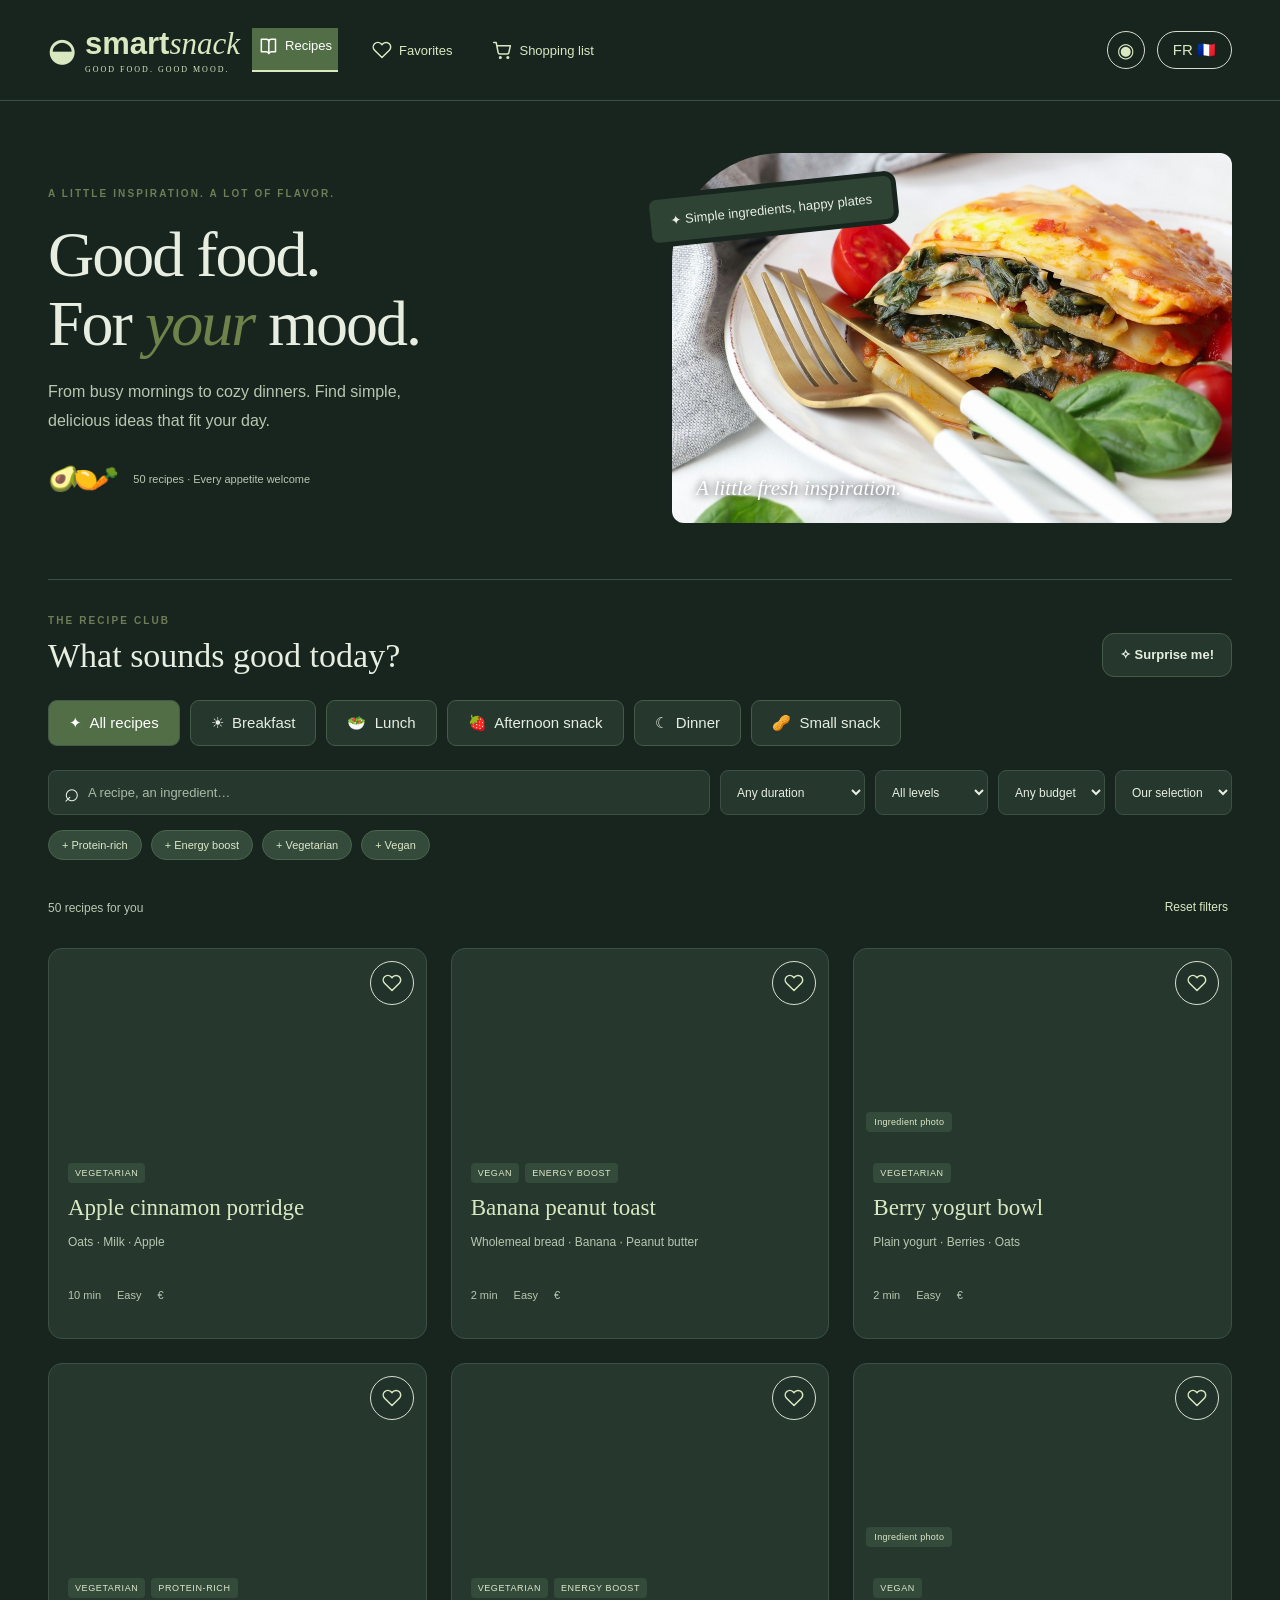
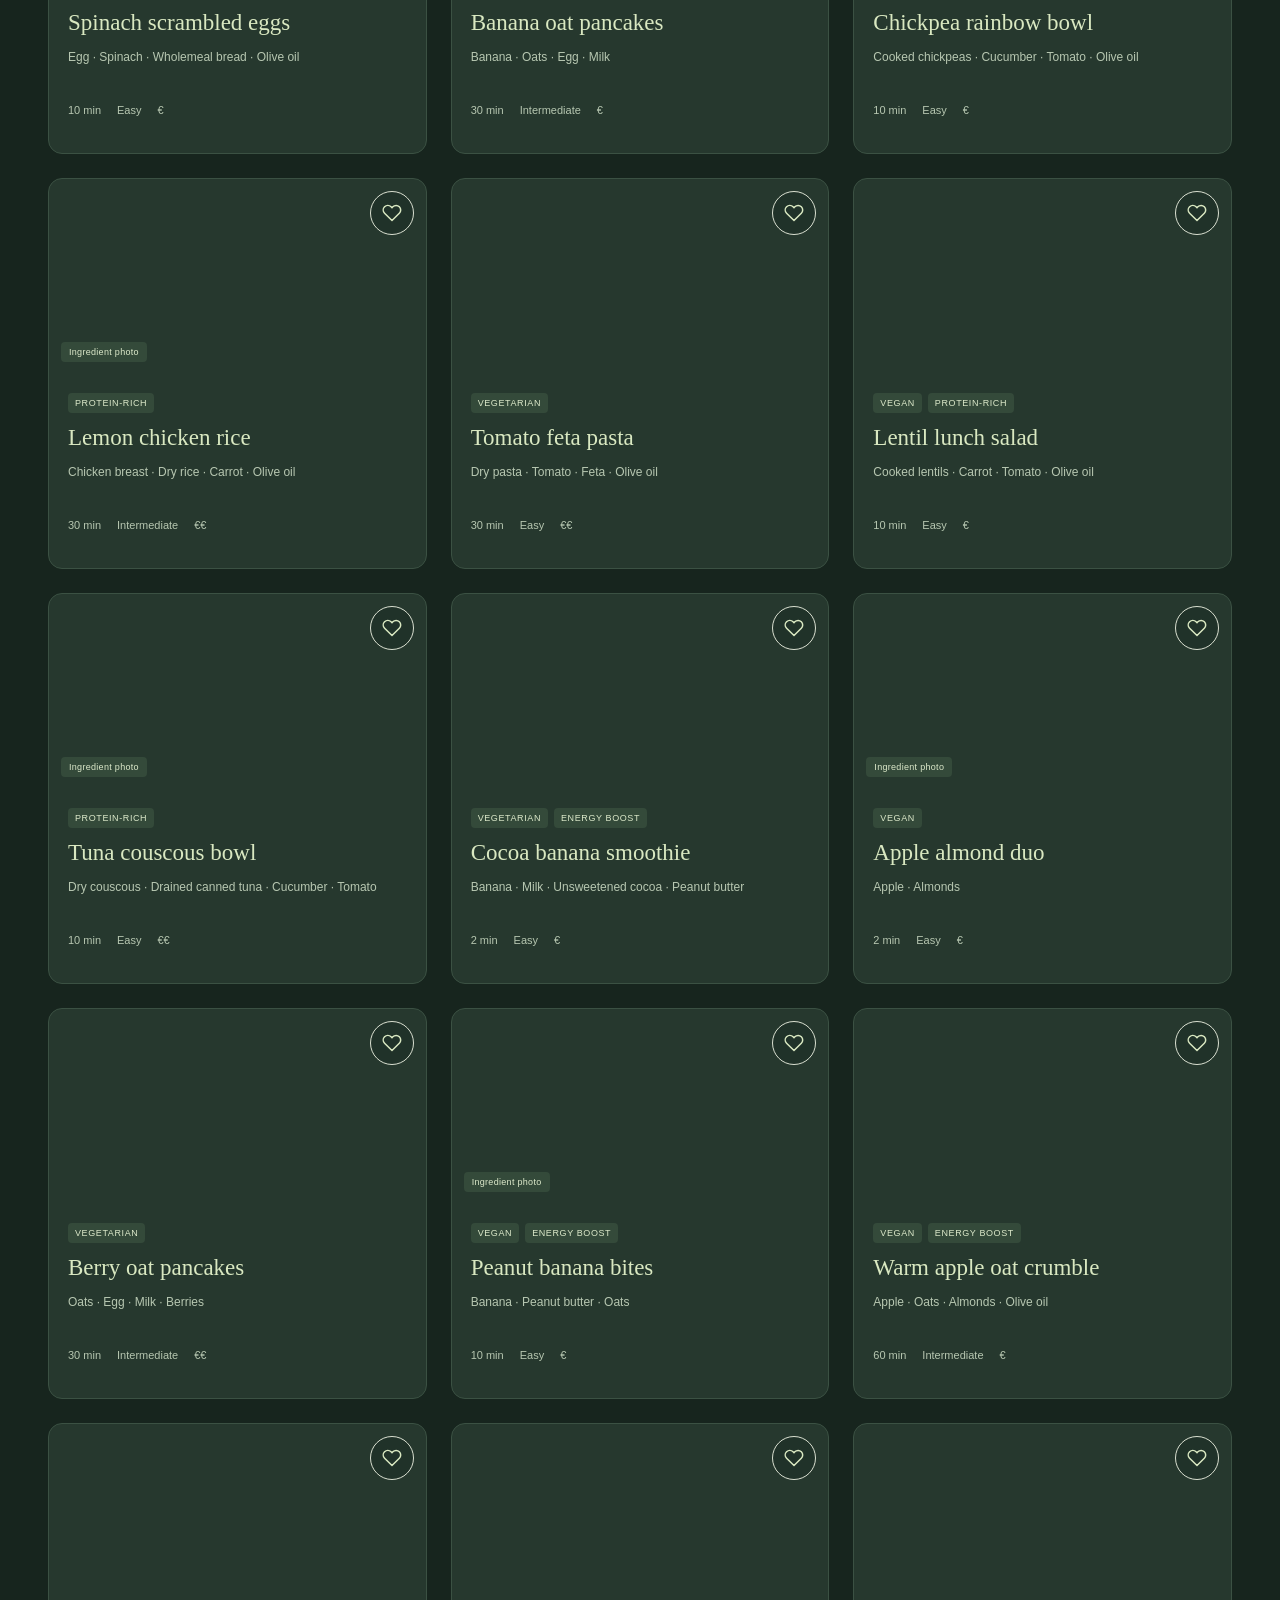
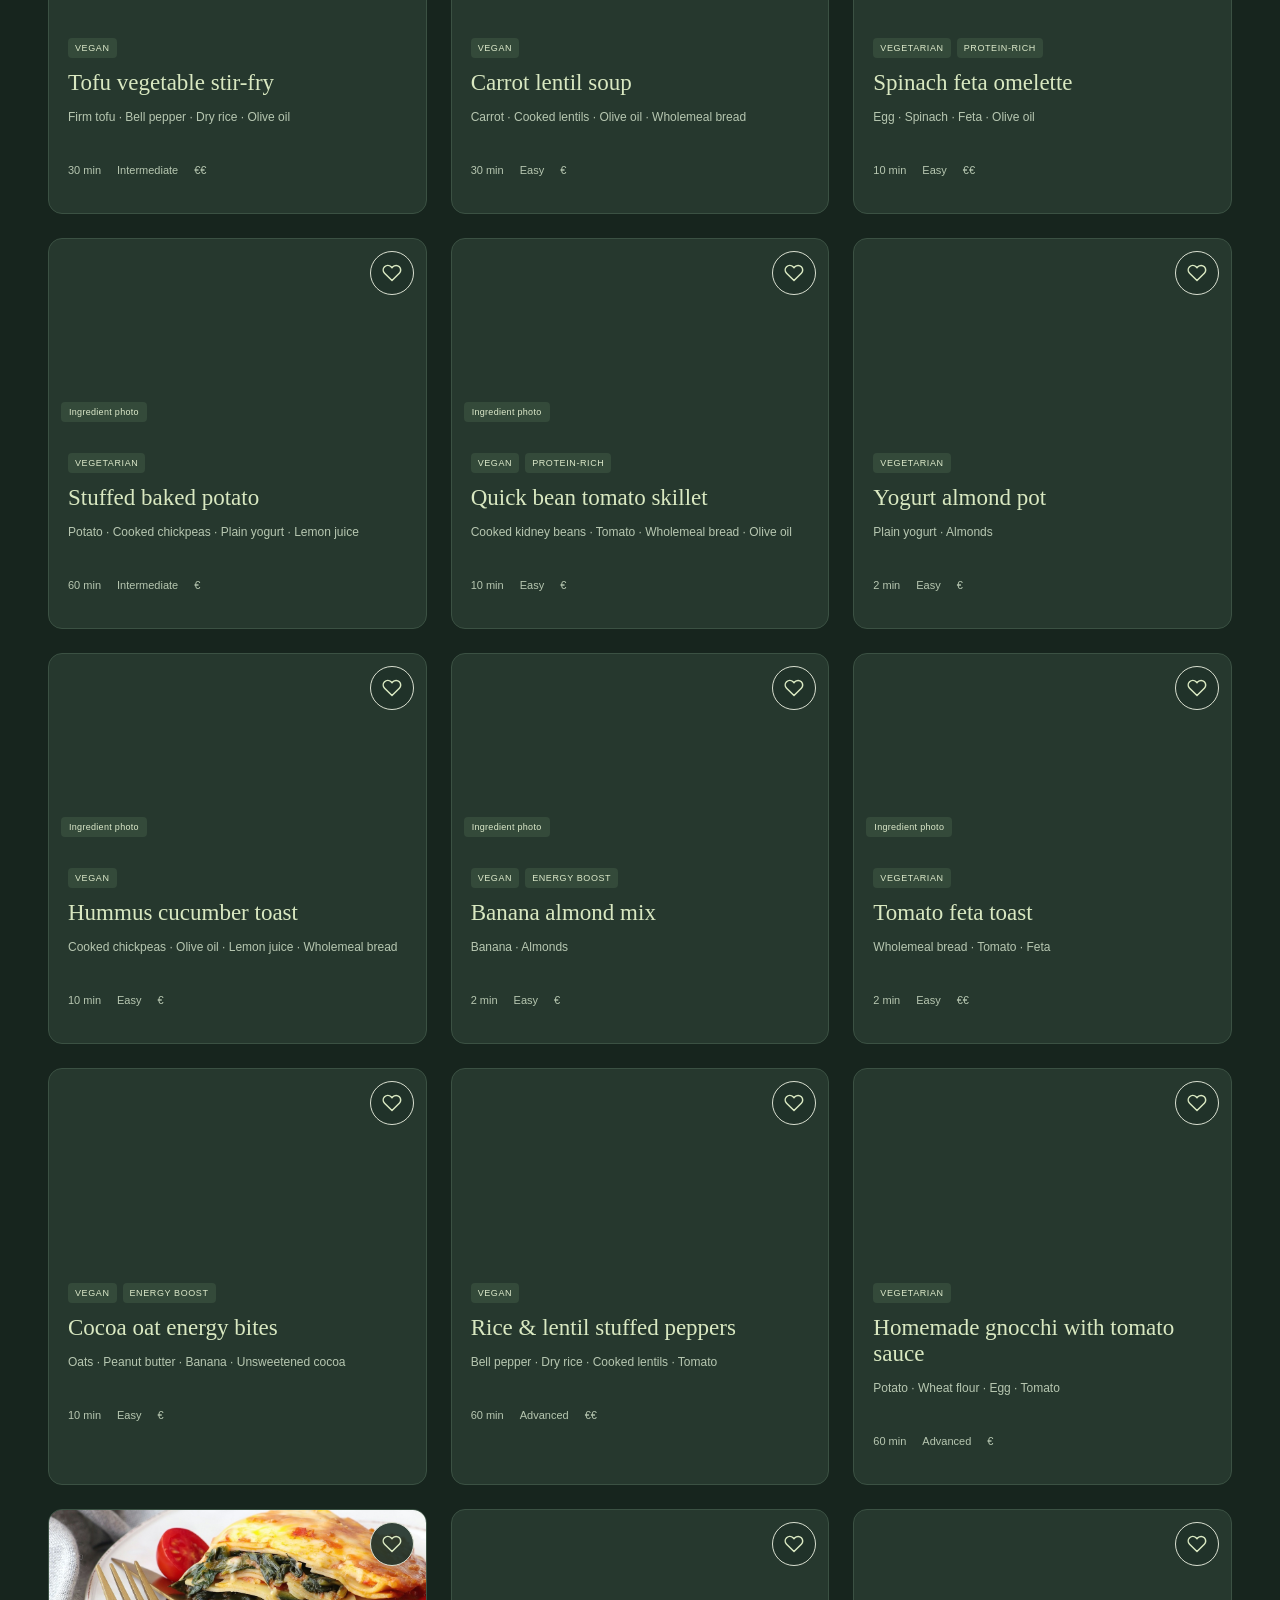
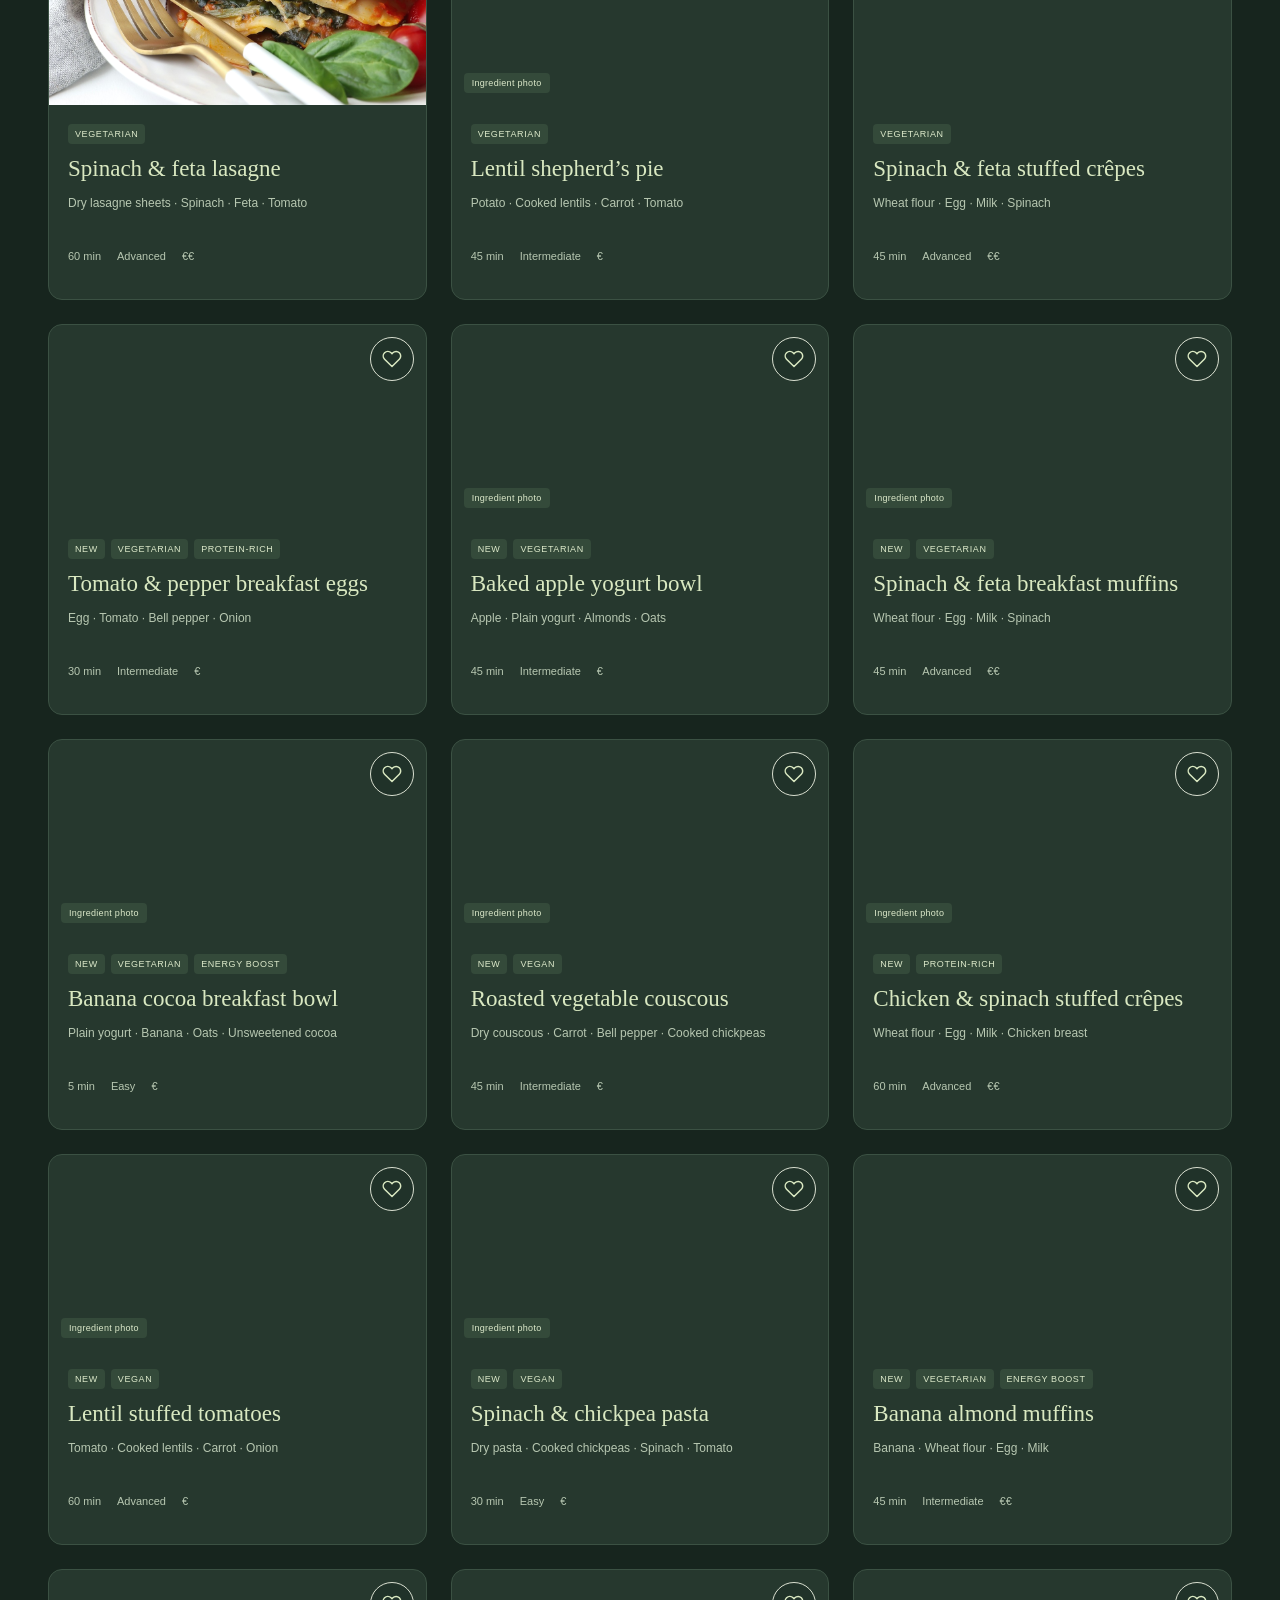
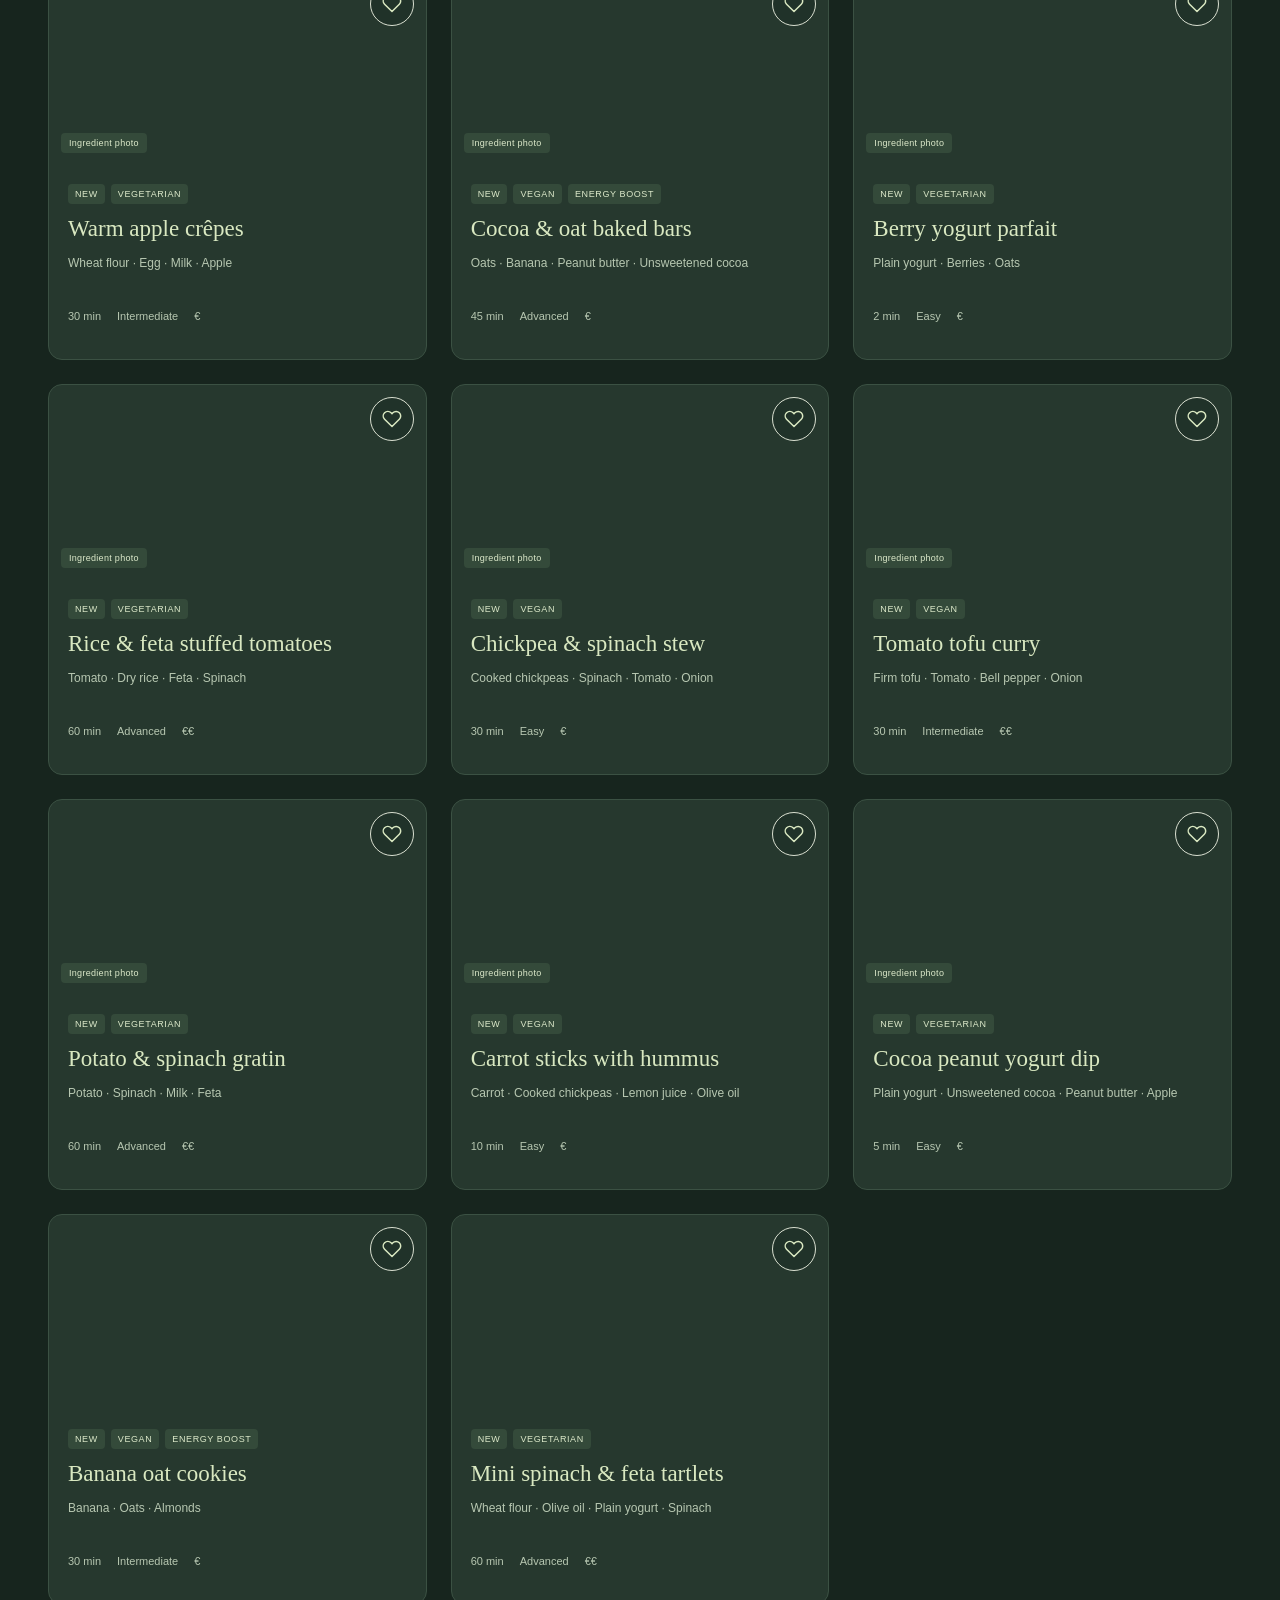
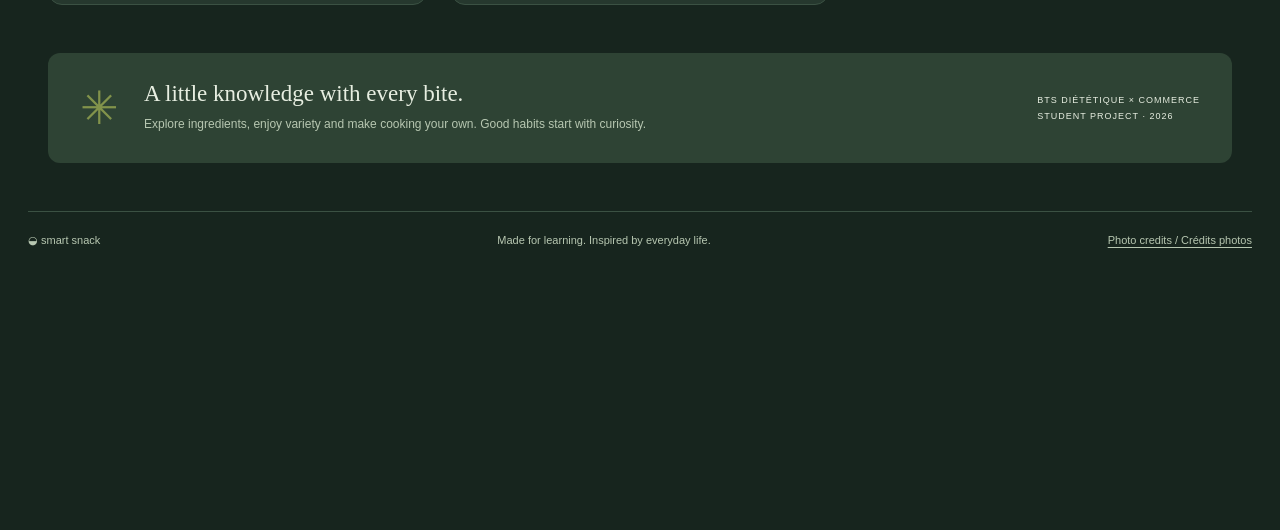
==== commit 38d7ba3f: "Expand catalog to 50 bilingual recipes and simplify recipe controls" ====
--- a/index.html
+++ b/index.html
@@ -1 +1 @@
-<!doctype html><html lang="en"><head><meta charset="utf-8"><meta name="viewport" content="width=device-width,initial-scale=1"><title>Smart Snack — Ideas for every meal</title><meta name="description" content="Find delicious, practical recipes for every meal. A bilingual nutrition student project."><link rel="stylesheet" href="style.css?v=8"><script src="theme.js?v=1"></script><script>const mobileViewport=window.matchMedia("(max-width: 700px)");if(mobileViewport.matches)location.replace("mobile.html");mobileViewport.addEventListener("change",e=>{if(e.matches)location.replace("mobile.html")});</script></head><body><header><a class="brand" href="#">◒ <span>smart<span class="serif">snack</span><small>GOOD FOOD. GOOD MOOD.</small></span></a><nav><button id="explore"></button><button id="favorites"></button><button id="shopping"></button></nav><button id="themeToggle" class="theme-toggle" type="button" aria-label="Switch theme" title="Switch theme">☾</button><button id="lang" class="language" aria-label="Switch to French">FR 🇫🇷</button></header><main><section class="hero"><div><span class="eyebrow" id="eyebrow"></span><h1 id="headline"></h1><p id="intro"></p><div class="hero-bottom"><span class="avatars">🥑 🍋 🥕</span><span id="heroNote"></span></div></div><div class="hero-art"><img src="assets/photos/recipe-27.jpg" alt="Lasagnes aux épinards — photo de Parnis Azimi"><span class="photo-label">A little fresh inspiration.</span><div class="float-label">✦ <span id="floatText"></span></div></div></section><section class="workspace"><div class="section-top"><div><span class="eyebrow">THE RECIPE CLUB</span><h2 id="sectionTitle"></h2></div><button class="outline" id="surprise"></button></div><div class="meals" id="meals"></div><div class="toolbar"><label class="search">⌕ <input id="search" placeholder=""></label><select id="time" aria-label="Time"></select><select id="difficulty" aria-label="Difficulty"></select><select id="budget" aria-label="Budget"></select><select id="sort" aria-label="Sort"></select></div><div class="preferences" id="preferences"></div><div class="result-line"><span id="count" aria-live="polite"></span><button class="text-button" id="reset"></button></div><div id="cards" class="cards"></div></section><section class="bottom-note"><span>✳</span><div><h3 id="noteTitle"></h3><p id="noteText"></p></div><span class="project">BTS DIÉTÉTIQUE × COMMERCE<br>STUDENT PROJECT · 2026</span></section></main><footer><span>◒ smart snack</span><span id="footerText"></span><a href="photos.html">Photo credits / Crédits photos</a></footer><dialog id="detail"></dialog><dialog id="listDialog"></dialog><div id="toast" role="status"></div><script src="data.js?v=5"></script><script src="photos.js?v=5"></script><script src="app.js?v=10"></script></body></html>
+<!doctype html><html lang="en"><head><meta charset="utf-8"><meta name="viewport" content="width=device-width,initial-scale=1"><title>Smart Snack — Ideas for every meal</title><meta name="description" content="Find delicious, practical recipes for every meal. A bilingual nutrition student project."><link rel="stylesheet" href="style.css?v=20261104"><script src="theme.js?v=1"></script><script>const mobileViewport=window.matchMedia("(max-width: 700px)");if(mobileViewport.matches)location.replace("mobile.html");mobileViewport.addEventListener("change",e=>{if(e.matches)location.replace("mobile.html")});</script></head><body><header><a class="brand" href="#">◒ <span>smart<span class="serif">snack</span><small>GOOD FOOD. GOOD MOOD.</small></span></a><nav><button id="explore"></button><button id="favorites"></button><button id="shopping"></button></nav><button id="themeToggle" class="theme-toggle" type="button" aria-label="Switch theme" title="Switch theme">☾</button><button id="lang" class="language" aria-label="Switch to French">FR 🇫🇷</button></header><main><section class="hero"><div><span class="eyebrow" id="eyebrow"></span><h1 id="headline"></h1><p id="intro"></p><div class="hero-bottom"><span class="avatars">🥑 🍋 🥕</span><span id="heroNote"></span></div></div><div class="hero-art"><img src="assets/photos/recipe-27.jpg" alt="Lasagnes aux épinards — photo de Parnis Azimi"><span class="photo-label">A little fresh inspiration.</span><div class="float-label">✦ <span id="floatText"></span></div></div></section><section class="workspace"><div class="section-top"><div><span class="eyebrow">THE RECIPE CLUB</span><h2 id="sectionTitle"></h2></div><button class="outline" id="surprise"></button></div><div class="meals" id="meals"></div><div class="toolbar"><label class="search">⌕ <input id="search" placeholder=""></label><select id="time" aria-label="Time"></select><select id="difficulty" aria-label="Difficulty"></select><select id="budget" aria-label="Budget"></select><select id="sort" aria-label="Sort"></select></div><div class="preferences" id="preferences"></div><div class="result-line"><span id="count" aria-live="polite"></span><button class="text-button" id="reset"></button></div><div id="cards" class="cards"></div></section><section class="bottom-note"><span>✳</span><div><h3 id="noteTitle"></h3><p id="noteText"></p></div><span class="project">BTS DIÉTÉTIQUE × COMMERCE<br>STUDENT PROJECT · 2026</span></section></main><footer><span>◒ smart snack</span><span id="footerText"></span><a href="photos.html">Photo credits / Crédits photos</a></footer><dialog id="detail"></dialog><dialog id="listDialog"></dialog><div id="toast" role="status"></div><script src="data.js?v=5"></script><script src="catalog-extra.js?v=20261104"></script><script src="photos.js?v=20261104"></script><script src="app.js?v=20261104"></script></body></html>
--- a/style.css
+++ b/style.css
@@ -32,3 +32,33 @@
 [data-theme="dark"] .wizard-progress span.done{background:#9cb67d}
 [data-theme="dark"] .wizard-description,[data-theme="dark"] .wizard-copy small,[data-theme="dark"] .wizard-footnote,[data-theme="dark"] .mobile-result-count,[data-theme="dark"] .card-meta,[data-theme="dark"] .card p,[data-theme="dark"] .recipe-columns li,[data-theme="dark"] .disclaimer{color:#b7c7b1}
 [data-theme="dark"] #toast{background:#d9e8c1;color:#17251e}
+
+/* Shared button system: touch-sized controls, clear labels and consistent icons. */
+.ui-icon{width:20px;height:20px;flex-shrink:0;vertical-align:middle;pointer-events:none}
+button{touch-action:manipulation}
+.primary,.outline,.text-button,.wizard-back{display:inline-flex;align-items:center;justify-content:center;gap:8px;min-height:44px;line-height:1.3}
+.primary,.outline{border-radius:12px;padding:12px 17px;font-size:13px;font-weight:600}
+.text-button{font-size:12px;text-decoration:none;padding:8px 4px}
+button:disabled{opacity:.4;cursor:not-allowed}
+button:focus-visible,a:focus-visible{outline:3px solid #91a76a;outline-offset:3px}
+.icon-button,.heart{display:inline-flex;align-items:center;justify-content:center;width:44px;height:44px;border:1px solid #d9dfd0;border-radius:50%;background:var(--cream);color:var(--green);padding:0;flex-shrink:0}
+.heart{right:12px;top:12px;background:#faf9f5f2}
+.heart.is-saved,.icon-button.is-saved{color:#294b38;background:#e2edbd;border-color:#becd9e}
+.is-saved .ui-icon{fill:currentColor;stroke:currentColor}
+nav button{display:inline-flex;align-items:center;justify-content:center;gap:7px;min-height:44px;white-space:nowrap;font-size:13px}
+.nav-count{display:inline-flex;align-items:center;justify-content:center;background:#e2edbd;color:#294b38;border-radius:20px;font-size:10px;font-weight:700;min-width:20px;height:20px;padding:0 5px}
+.tag-new{background:#e3ebcf;color:#476032}
+.dialog-topbar{position:sticky;top:0;z-index:3;display:flex;align-items:center;justify-content:space-between;gap:14px;padding:12px 20px;background:var(--cream);border-bottom:1px solid #e0e4d9}
+.dialog-topbar h2{font-size:27px;margin:0}.dialog-actions{display:flex;gap:8px}
+.portions{justify-content:space-between;padding:15px 0;border-top:1px solid #e4e7dc;border-bottom:1px solid #e4e7dc}
+.portion-stepper{display:flex;align-items:center;gap:9px;background:#eef2e5;border-radius:28px;padding:3px}
+.portion-stepper button{display:inline-flex;align-items:center;justify-content:center;width:42px;height:42px;border:0;background:transparent;border-radius:50%;color:var(--green)}.portion-stepper b{min-width:20px;text-align:center}
+#addShoppingButton{display:flex;width:100%;justify-content:center;margin-top:20px}.shopping-progress{font-size:13px;color:var(--muted);margin:0 0 15px}
+.shopping-actions{padding-top:24px}.shopping-actions>.primary{width:100%}.shopping-actions>.disclaimer{text-align:center;margin:9px 0 20px}.shopping-secondary{display:flex;justify-content:space-between;align-items:center;gap:14px}.shopping-secondary .outline{font-size:12px}.danger-button{color:#9a5145}.shop-row:has(input:checked){opacity:.65}.shop-row b{font-weight:600}.shopping-empty{text-align:center;padding:28px 8px}.shopping-empty>.ui-icon{width:36px;height:36px;color:#84946c}.shopping-empty p{font-size:13px;line-height:1.7;color:var(--muted)}
+@media(hover:none){.card:hover{transform:none;box-shadow:none}.cover-button:hover .cover{filter:saturate(.94) contrast(.98) brightness(1.03)}.recipe-title:hover{text-decoration:none}}
+@media(hover:hover) and (pointer:fine){.outline:hover,.icon-button:hover{border-color:#92a777;background:#edf2e3}.text-button:hover{text-decoration:underline;text-underline-offset:4px}.primary:hover{filter:brightness(1.08)}}
+[data-theme="dark"] .dialog-topbar{background:#202f26;border-color:#405447}
+[data-theme="dark"] .icon-button{background:#26382e;color:#d9e8c1;border-color:#455b48}
+[data-theme="dark"] .icon-button.is-saved,[data-theme="dark"] .heart.is-saved{background:#526e46;color:#f0f8e6}
+[data-theme="dark"] .portion-stepper{background:#344a3a}[data-theme="dark"] .portion-stepper button{background:transparent;color:#d9e8c1}
+[data-theme="dark"] .portions{border-color:#405447}[data-theme="dark"] .danger-button{color:#e8b4a5}
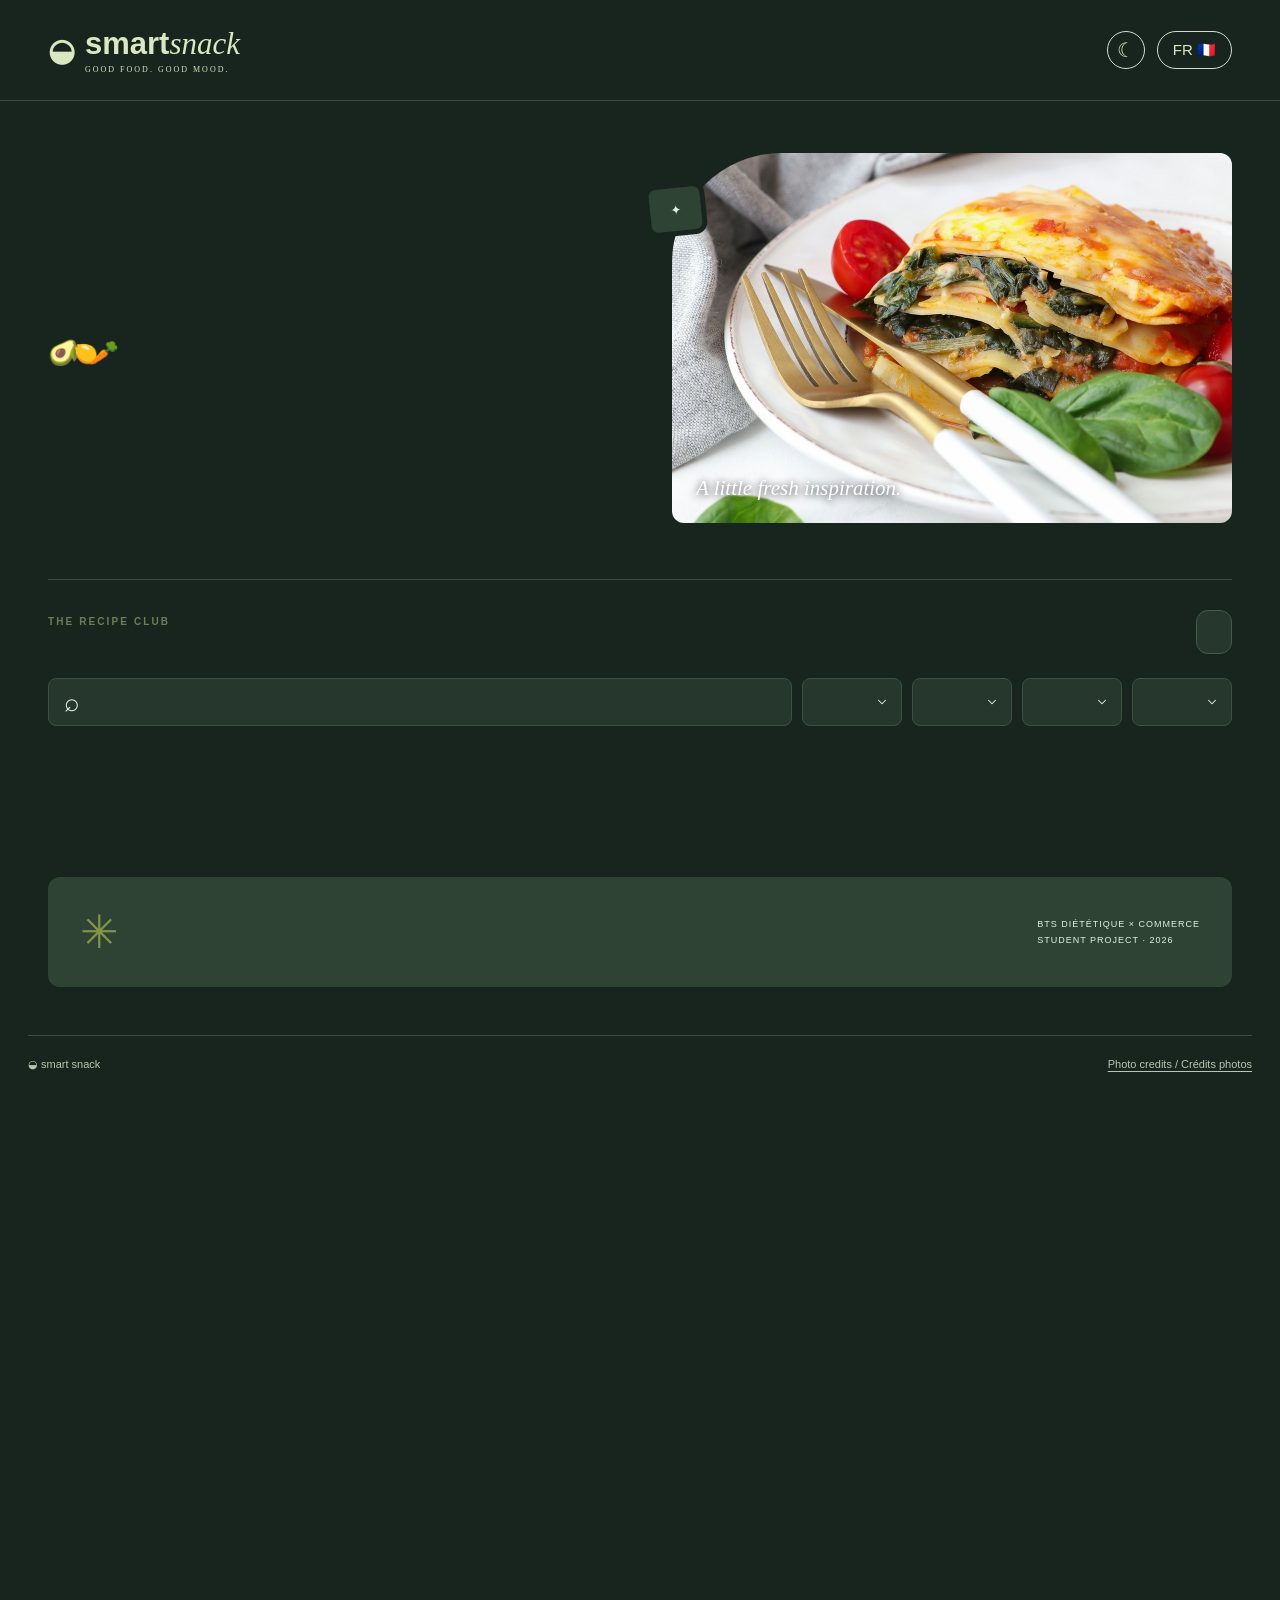
==== commit d0c0f4d4: "Center filter labels and give dropdown arrows consistent spacing" ====
--- a/index.html
+++ b/index.html
@@ -1 +1 @@
-<!doctype html><html lang="en"><head><meta charset="utf-8"><meta name="viewport" content="width=device-width,initial-scale=1"><title>Smart Snack — Ideas for every meal</title><meta name="description" content="Find delicious, practical recipes for every meal. A bilingual nutrition student project."><link rel="stylesheet" href="style.css?v=20261104"><script src="theme.js?v=1"></script><script>const mobileViewport=window.matchMedia("(max-width: 700px)");if(mobileViewport.matches)location.replace("mobile.html");mobileViewport.addEventListener("change",e=>{if(e.matches)location.replace("mobile.html")});</script></head><body><header><a class="brand" href="#">◒ <span>smart<span class="serif">snack</span><small>GOOD FOOD. GOOD MOOD.</small></span></a><nav><button id="explore"></button><button id="favorites"></button><button id="shopping"></button></nav><button id="themeToggle" class="theme-toggle" type="button" aria-label="Switch theme" title="Switch theme">☾</button><button id="lang" class="language" aria-label="Switch to French">FR 🇫🇷</button></header><main><section class="hero"><div><span class="eyebrow" id="eyebrow"></span><h1 id="headline"></h1><p id="intro"></p><div class="hero-bottom"><span class="avatars">🥑 🍋 🥕</span><span id="heroNote"></span></div></div><div class="hero-art"><img src="assets/photos/recipe-27.jpg" alt="Lasagnes aux épinards — photo de Parnis Azimi"><span class="photo-label">A little fresh inspiration.</span><div class="float-label">✦ <span id="floatText"></span></div></div></section><section class="workspace"><div class="section-top"><div><span class="eyebrow">THE RECIPE CLUB</span><h2 id="sectionTitle"></h2></div><button class="outline" id="surprise"></button></div><div class="meals" id="meals"></div><div class="toolbar"><label class="search">⌕ <input id="search" placeholder=""></label><select id="time" aria-label="Time"></select><select id="difficulty" aria-label="Difficulty"></select><select id="budget" aria-label="Budget"></select><select id="sort" aria-label="Sort"></select></div><div class="preferences" id="preferences"></div><div class="result-line"><span id="count" aria-live="polite"></span><button class="text-button" id="reset"></button></div><div id="cards" class="cards"></div></section><section class="bottom-note"><span>✳</span><div><h3 id="noteTitle"></h3><p id="noteText"></p></div><span class="project">BTS DIÉTÉTIQUE × COMMERCE<br>STUDENT PROJECT · 2026</span></section></main><footer><span>◒ smart snack</span><span id="footerText"></span><a href="photos.html">Photo credits / Crédits photos</a></footer><dialog id="detail"></dialog><dialog id="listDialog"></dialog><div id="toast" role="status"></div><script src="data.js?v=5"></script><script src="catalog-extra.js?v=20261104"></script><script src="photos.js?v=20261104"></script><script src="app.js?v=20261104"></script></body></html>
+<!doctype html><html lang="en"><head><meta charset="utf-8"><meta name="viewport" content="width=device-width,initial-scale=1"><title>Smart Snack — Ideas for every meal</title><meta name="description" content="Find delicious, practical recipes for every meal. A bilingual nutrition student project."><link rel="stylesheet" href="style.css?v=20261104-center"><script src="theme.js?v=1"></script><script>const mobileViewport=window.matchMedia("(max-width: 700px)");if(mobileViewport.matches)location.replace("mobile.html");mobileViewport.addEventListener("change",e=>{if(e.matches)location.replace("mobile.html")});</script></head><body><header><a class="brand" href="#">◒ <span>smart<span class="serif">snack</span><small>GOOD FOOD. GOOD MOOD.</small></span></a><nav><button id="explore"></button><button id="favorites"></button><button id="shopping"></button></nav><button id="themeToggle" class="theme-toggle" type="button" aria-label="Switch theme" title="Switch theme">☾</button><button id="lang" class="language" aria-label="Switch to French">FR 🇫🇷</button></header><main><section class="hero"><div><span class="eyebrow" id="eyebrow"></span><h1 id="headline"></h1><p id="intro"></p><div class="hero-bottom"><span class="avatars">🥑 🍋 🥕</span><span id="heroNote"></span></div></div><div class="hero-art"><img src="assets/photos/recipe-27.jpg" alt="Lasagnes aux épinards — photo de Parnis Azimi"><span class="photo-label">A little fresh inspiration.</span><div class="float-label">✦ <span id="floatText"></span></div></div></section><section class="workspace"><div class="section-top"><div><span class="eyebrow">THE RECIPE CLUB</span><h2 id="sectionTitle"></h2></div><button class="outline" id="surprise"></button></div><div class="meals" id="meals"></div><div class="toolbar"><label class="search">⌕ <input id="search" placeholder=""></label><select id="time" aria-label="Time"></select><select id="difficulty" aria-label="Difficulty"></select><select id="budget" aria-label="Budget"></select><select id="sort" aria-label="Sort"></select></div><div class="preferences" id="preferences"></div><div class="result-line"><span id="count" aria-live="polite"></span><button class="text-button" id="reset"></button></div><div id="cards" class="cards"></div></section><section class="bottom-note"><span>✳</span><div><h3 id="noteTitle"></h3><p id="noteText"></p></div><span class="project">BTS DIÉTÉTIQUE × COMMERCE<br>STUDENT PROJECT · 2026</span></section></main><footer><span>◒ smart snack</span><span id="footerText"></span><a href="photos.html">Photo credits / Crédits photos</a></footer><dialog id="detail"></dialog><dialog id="listDialog"></dialog><div id="toast" role="status"></div><script src="data.js?v=5"></script><script src="catalog-extra.js?v=20261104"></script><script src="photos.js?v=20261104"></script><script src="app.js?v=20261104"></script></body></html>
--- a/style.css
+++ b/style.css
@@ -62,3 +62,8 @@
 [data-theme="dark"] .icon-button.is-saved,[data-theme="dark"] .heart.is-saved{background:#526e46;color:#f0f8e6}
 [data-theme="dark"] .portion-stepper{background:#344a3a}[data-theme="dark"] .portion-stepper button{background:transparent;color:#d9e8c1}
 [data-theme="dark"] .portions{border-color:#405447}[data-theme="dark"] .danger-button{color:#e8b4a5}
+.toolbar select{appearance:none;-webkit-appearance:none;min-height:48px;padding:12px 34px;text-align:center;text-align-last:center;background-image:url("data:image/svg+xml,%3Csvg xmlns='http://www.w3.org/2000/svg' width='14' height='14' viewBox='0 0 24 24' fill='none' stroke='%23515d4f' stroke-width='1.8' stroke-linecap='round' stroke-linejoin='round'%3E%3Cpath d='m6 9 6 6 6-6'/%3E%3C/svg%3E");background-repeat:no-repeat;background-size:14px 14px;background-position:right 12px center}
+.toolbar select option{text-align:left}
+[data-theme="dark"] .toolbar select{background-image:url("data:image/svg+xml,%3Csvg xmlns='http://www.w3.org/2000/svg' width='14' height='14' viewBox='0 0 24 24' fill='none' stroke='%23e7eee1' stroke-width='1.8' stroke-linecap='round' stroke-linejoin='round'%3E%3Cpath d='m6 9 6 6 6-6'/%3E%3C/svg%3E")}
+
+[data-theme="dark"] .toolbar select{background-repeat:no-repeat;background-size:14px 14px;background-position:right 12px center}
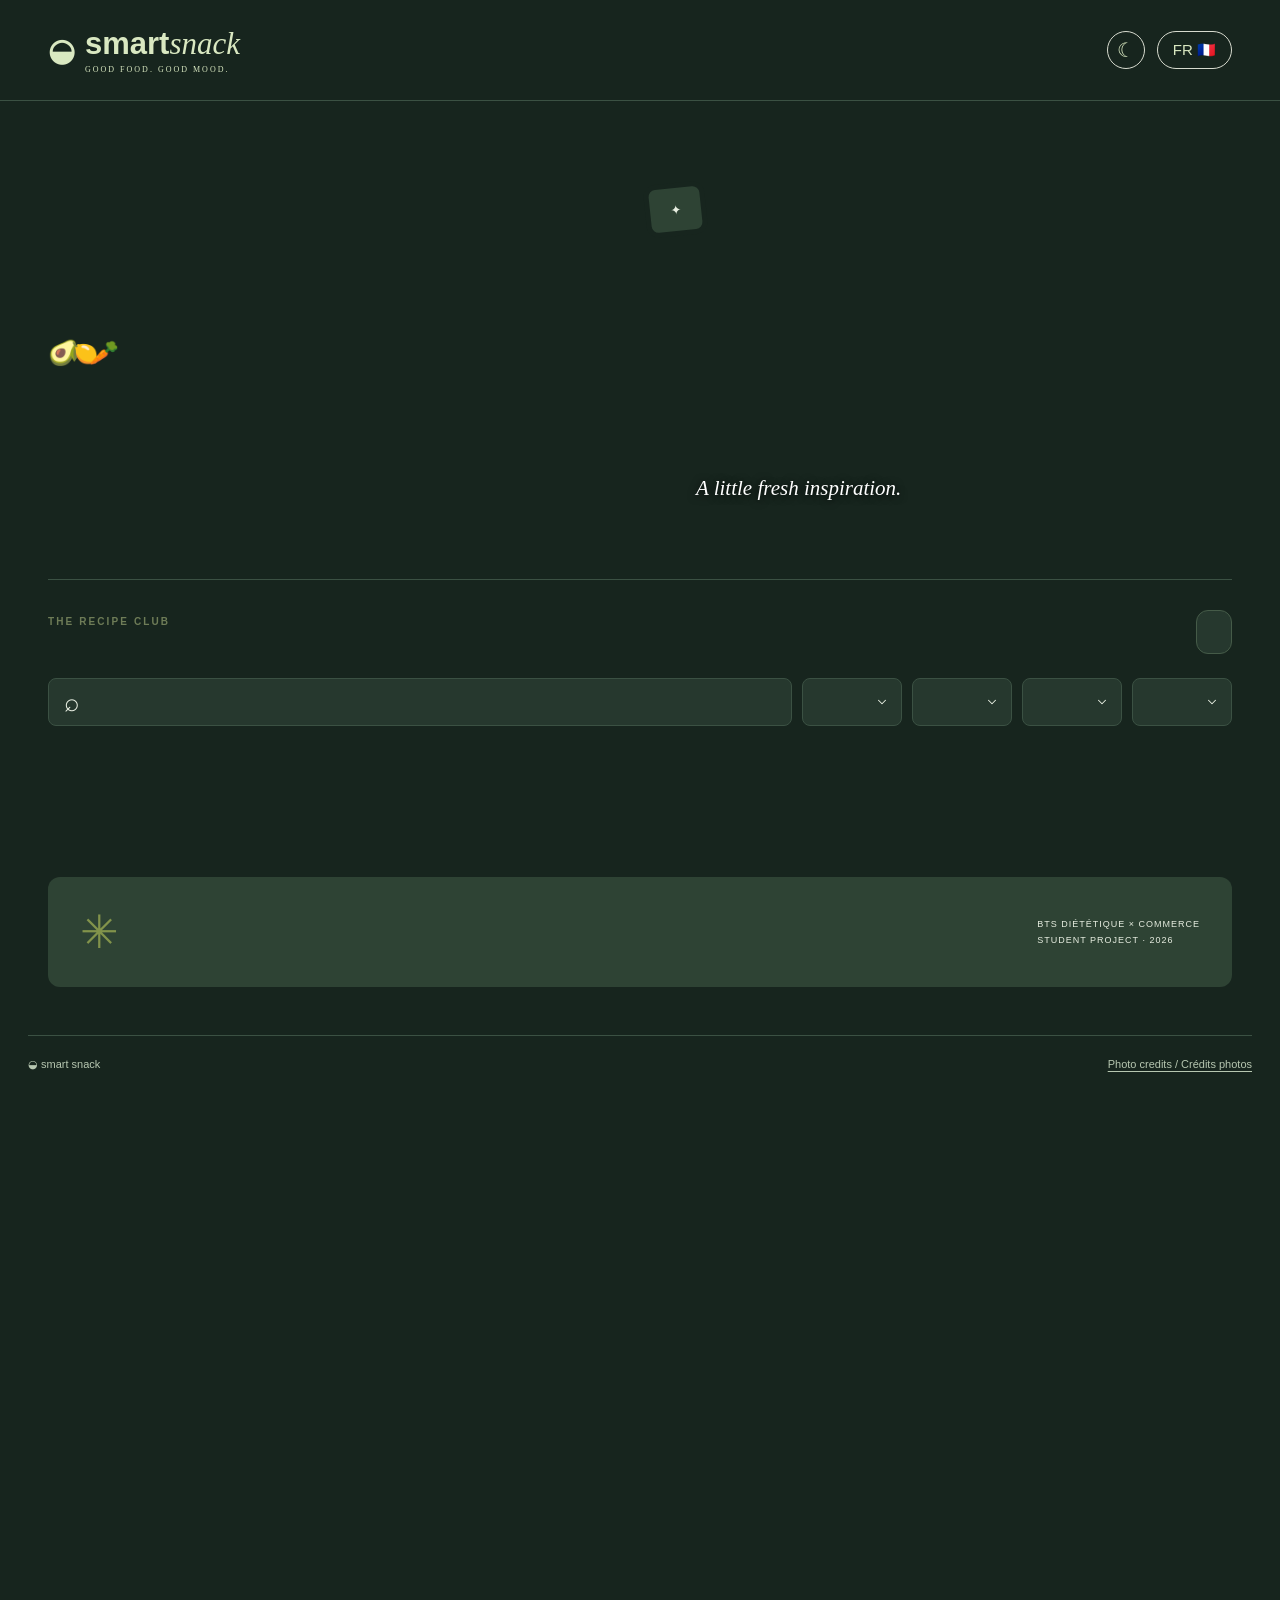
==== commit 9ec04761: "Add 50 bilingual recipes (100 in total) and 34 new ingredients - New catalog-more.js: 10 recipes per" ====
--- a/index.html
+++ b/index.html
@@ -1 +1 @@
-<!doctype html><html lang="en"><head><meta charset="utf-8"><meta name="viewport" content="width=device-width,initial-scale=1"><title>Smart Snack — Ideas for every meal</title><meta name="description" content="Find delicious, practical recipes for every meal. A bilingual nutrition student project."><link rel="stylesheet" href="style.css?v=20261104-center"><script src="theme.js?v=1"></script><script>const mobileViewport=window.matchMedia("(max-width: 700px)");if(mobileViewport.matches)location.replace("mobile.html");mobileViewport.addEventListener("change",e=>{if(e.matches)location.replace("mobile.html")});</script></head><body><header><a class="brand" href="#">◒ <span>smart<span class="serif">snack</span><small>GOOD FOOD. GOOD MOOD.</small></span></a><nav><button id="explore"></button><button id="favorites"></button><button id="shopping"></button></nav><button id="themeToggle" class="theme-toggle" type="button" aria-label="Switch theme" title="Switch theme">☾</button><button id="lang" class="language" aria-label="Switch to French">FR 🇫🇷</button></header><main><section class="hero"><div><span class="eyebrow" id="eyebrow"></span><h1 id="headline"></h1><p id="intro"></p><div class="hero-bottom"><span class="avatars">🥑 🍋 🥕</span><span id="heroNote"></span></div></div><div class="hero-art"><img src="assets/photos/recipe-27.jpg" alt="Lasagnes aux épinards — photo de Parnis Azimi"><span class="photo-label">A little fresh inspiration.</span><div class="float-label">✦ <span id="floatText"></span></div></div></section><section class="workspace"><div class="section-top"><div><span class="eyebrow">THE RECIPE CLUB</span><h2 id="sectionTitle"></h2></div><button class="outline" id="surprise"></button></div><div class="meals" id="meals"></div><div class="toolbar"><label class="search">⌕ <input id="search" placeholder=""></label><select id="time" aria-label="Time"></select><select id="difficulty" aria-label="Difficulty"></select><select id="budget" aria-label="Budget"></select><select id="sort" aria-label="Sort"></select></div><div class="preferences" id="preferences"></div><div class="result-line"><span id="count" aria-live="polite"></span><button class="text-button" id="reset"></button></div><div id="cards" class="cards"></div></section><section class="bottom-note"><span>✳</span><div><h3 id="noteTitle"></h3><p id="noteText"></p></div><span class="project">BTS DIÉTÉTIQUE × COMMERCE<br>STUDENT PROJECT · 2026</span></section></main><footer><span>◒ smart snack</span><span id="footerText"></span><a href="photos.html">Photo credits / Crédits photos</a></footer><dialog id="detail"></dialog><dialog id="listDialog"></dialog><div id="toast" role="status"></div><script src="data.js?v=5"></script><script src="catalog-extra.js?v=20261104"></script><script src="photos.js?v=20261104"></script><script src="app.js?v=20261104"></script></body></html>
+<!doctype html><html lang="en"><head><meta charset="utf-8"><meta name="viewport" content="width=device-width,initial-scale=1"><title>Smart Snack — Ideas for every meal</title><meta name="description" content="Find delicious, practical recipes for every meal. A bilingual nutrition student project."><link rel="stylesheet" href="style.css?v=20261104-center"><script src="theme.js?v=1"></script><script>const mobileViewport=window.matchMedia("(max-width: 700px)");if(mobileViewport.matches)location.replace("mobile.html");mobileViewport.addEventListener("change",e=>{if(e.matches)location.replace("mobile.html")});</script></head><body><header><a class="brand" href="#">◒ <span>smart<span class="serif">snack</span><small>GOOD FOOD. GOOD MOOD.</small></span></a><nav><button id="explore"></button><button id="favorites"></button><button id="shopping"></button></nav><button id="themeToggle" class="theme-toggle" type="button" aria-label="Switch theme" title="Switch theme">☾</button><button id="lang" class="language" aria-label="Switch to French">FR 🇫🇷</button></header><main><section class="hero"><div><span class="eyebrow" id="eyebrow"></span><h1 id="headline"></h1><p id="intro"></p><div class="hero-bottom"><span class="avatars">🥑 🍋 🥕</span><span id="heroNote"></span></div></div><div class="hero-art"><img src="assets/photos/recipe-27.jpg" alt="Lasagnes aux épinards — photo de Parnis Azimi"><span class="photo-label">A little fresh inspiration.</span><div class="float-label">✦ <span id="floatText"></span></div></div></section><section class="workspace"><div class="section-top"><div><span class="eyebrow">THE RECIPE CLUB</span><h2 id="sectionTitle"></h2></div><button class="outline" id="surprise"></button></div><div class="meals" id="meals"></div><div class="toolbar"><label class="search">⌕ <input id="search" placeholder=""></label><select id="time" aria-label="Time"></select><select id="difficulty" aria-label="Difficulty"></select><select id="budget" aria-label="Budget"></select><select id="sort" aria-label="Sort"></select></div><div class="preferences" id="preferences"></div><div class="result-line"><span id="count" aria-live="polite"></span><button class="text-button" id="reset"></button></div><div id="cards" class="cards"></div></section><section class="bottom-note"><span>✳</span><div><h3 id="noteTitle"></h3><p id="noteText"></p></div><span class="project">BTS DIÉTÉTIQUE × COMMERCE<br>STUDENT PROJECT · 2026</span></section></main><footer><span>◒ smart snack</span><span id="footerText"></span><a href="photos.html">Photo credits / Crédits photos</a></footer><dialog id="detail"></dialog><dialog id="listDialog"></dialog><div id="toast" role="status"></div><script src="data.js?v=5"></script><script src="catalog-extra.js?v=20261118"></script><script src="catalog-more.js?v=20261118"></script><script src="photos.js?v=20261104"></script><script src="app.js?v=20261104"></script></body></html>
--- a/style.css
+++ b/style.css
@@ -1,69 +1,1224 @@
 @import url('https://fonts.googleapis.com/css2?family=DM+Sans:wght@400;500;600;700&family=Playfair+Display:ital,wght@0,500;0,600;1,500&display=swap');
-:root{--green:#294b38;--lime:#e2edbd;--cream:#faf9f5;--ink:#25352c;--muted:#758075}*{box-sizing:border-box}body{margin:0;background:var(--cream);color:var(--ink);font:15px 'DM Sans',sans-serif}button,input,select{font:inherit}button,a,select{ -webkit-tap-highlight-color:transparent}button{cursor:pointer}button:focus-visible,a:focus-visible,input:focus-visible,select:focus-visible{outline:3px solid #b3bd62;outline-offset:3px}header{max-width:1320px;margin:auto;padding:26px 48px;display:flex;align-items:center;justify-content:space-between;border-bottom:1px solid #e6e8de}.brand{display:flex;gap:10px;font-size:31px;color:var(--green);text-decoration:none;font-weight:700;align-items:center}.serif{font-family:'Playfair Display',serif;font-style:italic;font-weight:500}.brand small{display:block;font:8px 'DM Sans';letter-spacing:2px;margin-top:3px}nav{display:flex;gap:28px}nav button,.language,.text-button{border:0;background:none;color:var(--green)}nav button.active{border-bottom:2px solid var(--green);padding-bottom:8px}.language{border:1px solid #d7dbcf;border-radius:20px;padding:9px 15px}main{max-width:1320px;margin:auto;padding:0 48px}.hero{display:grid;grid-template-columns:1fr 1fr;gap:64px;padding:52px 0 56px;align-items:center}.eyebrow{font-size:10px;letter-spacing:2.1px;font-weight:700;color:#6e7c57}.hero h1{font:500 64px/1.08 'Playfair Display',Georgia,serif;letter-spacing:-2px;margin:20px 0}.hero h1 em{color:#6f824a;font-weight:500}.hero p{font-size:16px;line-height:1.8;color:var(--muted);max-width:395px}.hero-art{height:370px;position:relative}.hero-art img{width:100%;height:100%;object-fit:cover;border-radius:110px 12px 12px 12px}.photo-label{position:absolute;bottom:22px;left:24px;color:white;font:italic 21px Georgia;text-shadow:0 1px 8px #000}.float-label{position:absolute;left:-27px;top:30px;background:var(--lime);border:5px solid var(--cream);border-radius:12px;padding:14px 20px;transform:rotate(-6deg);font-size:13px}.hero-bottom{display:flex;align-items:center;gap:13px;margin-top:30px;font-size:11px;color:var(--muted)}.avatars{font-size:24px;letter-spacing:-8px;padding-right:9px}.workspace{border-top:1px solid #dee2d7;padding-top:30px}.section-top{display:flex;align-items:center;justify-content:space-between}h2{font:500 34px 'Playfair Display',Georgia;margin:10px 0 25px}.outline{border:1px solid #cdd4c2;border-radius:25px;background:transparent;padding:12px 20px;color:var(--green)}.meals{display:flex;gap:10px;flex-wrap:wrap;margin:0 0 24px}.meal{padding:13px 20px;border:1px solid #e1e4da;background:white;border-radius:9px;color:#677164}.meal.active{background:var(--green);color:white;border-color:var(--green)}.toolbar{display:flex;gap:10px}.search{display:flex;align-items:center;gap:8px;flex:1;background:white;border:1px solid #e2e5dc;border-radius:8px;padding:0 15px;font-size:26px}.search input{border:0;outline:0;width:100%;padding:14px 0;font-size:13px;background:none}.toolbar select{min-width:100px;border:1px solid #e2e5dc;border-radius:8px;padding:12px;background:white;color:#515d4f;font-size:12px}.preferences{display:flex;gap:9px;flex-wrap:wrap;margin-top:15px}.chip{border:1px solid #dfe4d5;background:none;border-radius:30px;padding:8px 13px;font-size:11px;color:#68765c}.chip.on{background:var(--lime);border-color:#b3c68f;color:var(--green)}.result-line{display:flex;justify-content:space-between;align-items:center;margin:26px 0 18px;font-size:12px;color:var(--muted)}.text-button{font-size:12px;text-decoration:underline}.cards{display:grid;grid-template-columns:repeat(3,1fr);gap:24px}.card{background:white;border:1px solid #e7e8e0;border-radius:14px;overflow:hidden;position:relative;transition:transform .2s,box-shadow .2s}.card:hover{transform:translateY(-4px);box-shadow:0 12px 25px #263d3010}.cover{width:100%;height:195px;object-fit:cover;display:block}.heart{position:absolute;right:14px;top:14px;border:0;border-radius:50%;background:#fffef8e8;width:34px;height:34px;font-size:21px;color:var(--green)}.card-body{padding:19px}.tags{display:flex;gap:6px;flex-wrap:wrap}.tag{font-size:9px;text-transform:uppercase;letter-spacing:.6px;background:#eff3e6;color:#71824d;padding:5px 7px;border-radius:4px}.card h3{font:500 23px 'Playfair Display',Georgia;margin:12px 0}.card p{font-size:12px;color:var(--muted);line-height:1.6;min-height:38px}.card-meta{display:flex;gap:16px;color:#6d7866;font-size:11px;margin:18px 0}.card-link{width:100%;display:flex;justify-content:space-between;border:0;border-top:1px solid #eceee5;background:white;color:var(--green);padding:13px 0 0;font-weight:600;font-size:12px}.bottom-note{display:flex;gap:25px;align-items:center;background:#edf0e4;border-radius:12px;padding:28px 32px;margin:48px 0}.bottom-note>span:first-child{font-size:46px;color:#82934b}.bottom-note h3{margin:0 0 8px;font:23px 'Playfair Display'}.bottom-note p{color:var(--muted);font-size:12px;margin:0;line-height:1.6}.project{margin-left:auto;font-size:9px;line-height:1.8;letter-spacing:1px;white-space:nowrap}footer{max-width:1224px;margin:0 auto;padding:22px 0 30px;border-top:1px solid #e0e4d8;display:flex;justify-content:space-between;font-size:11px;color:var(--muted)}dialog{border:0;border-radius:20px;padding:0;max-width:820px;width:92vw;max-height:90vh;color:var(--ink);background:var(--cream)}dialog::backdrop{background:#14271bcc;backdrop-filter:blur(4px)}.modal-inner{padding:30px}.modal-head{display:flex;align-items:center;justify-content:space-between;gap:15px}.modal-head h2{margin:10px 0}.close{border:1px solid #dce0d4;border-radius:50%;width:34px;height:34px;background:white;font-size:20px}.recipe-photo{width:100%;height:230px;object-fit:cover}.recipe-columns{display:grid;grid-template-columns:1fr 1.3fr;gap:32px}.recipe-columns li{margin:12px 0;line-height:1.6;font-size:14px}.recipe-columns ul{padding-left:20px}.portions{display:flex;align-items:center;gap:14px;margin:18px 0}.portions button{border:1px solid #d1d7c7;border-radius:50%;width:30px;height:30px;background:white}.primary{background:var(--green);border:0;color:white;border-radius:8px;padding:12px 17px}.nutrition{display:grid;grid-template-columns:repeat(4,1fr);gap:8px;margin:24px 0}.nutrition div{background:#edf0e4;border-radius:8px;padding:14px;text-align:center;font-size:11px}.nutrition b{display:block;font-size:19px;margin-bottom:5px}.tip{background:#e7edda;padding:16px;border-radius:10px;font-size:13px;line-height:1.7}.disclaimer{font-size:11px;color:var(--muted);line-height:1.7}.cook-step{font:26px/1.6 'Playfair Display';padding:25px 0}.cook-controls{display:flex;gap:10px;align-items:center;flex-wrap:wrap}.shop-row{display:flex;gap:12px;padding:13px 0;border-bottom:1px solid #e0e4d8}.shop-row:has(input:checked){text-decoration:line-through;opacity:.5}.empty{padding:45px;background:#eef1e6;border-radius:12px;grid-column:1/-1;text-align:center}.empty h3{font:26px Georgia}#toast{position:fixed;bottom:25px;left:50%;transform:translateX(-50%);background:var(--green);color:white;border-radius:30px;padding:13px 25px;opacity:0;pointer-events:none;transition:opacity .2s;z-index:10}#toast.show{opacity:1}@media(max-width:900px){header,main{padding-left:24px;padding-right:24px}.hero{gap:28px}.hero h1{font-size:48px}.hero-art{height:320px}.cards{grid-template-columns:repeat(2,1fr)}.toolbar{flex-wrap:wrap}.search{flex-basis:100%}nav{gap:10px}.project{display:none}footer{margin:0 24px}}@media(max-width:600px){header{padding:18px}.brand{font-size:23px}nav{gap:0}nav button{font-size:11px;padding:8px}.language{padding:7px;font-size:11px}main{padding:0 20px}.hero{grid-template-columns:1fr;padding:30px 0;gap:26px}.hero h1{font-size:48px}.hero-art{height:230px}.float-label{left:-8px}.hero-bottom{margin-top:18px}.cards{grid-template-columns:1fr}.meals{gap:7px}.meal{padding:10px 12px;font-size:12px}.section-top{gap:10px}h2{font-size:28px}.outline{padding:10px;font-size:12px}.toolbar select{flex:1;min-width:42%}.recipe-columns{grid-template-columns:1fr;gap:10px}.modal-inner{padding:22px}.nutrition{gap:4px}.nutrition div{padding:10px 4px}.bottom-note{padding:20px;gap:15px}footer{gap:20px;font-size:10px}.heroNote{font-size:10px}}
+:root {
+  --green: #294b38;
+  --lime: #e2edbd;
+  --cream: #faf9f5;
+  --ink: #25352c;
+  --muted: #758075;
+}
+* {
+  box-sizing: border-box;
+}
+body {
+  margin: 0;
+  background: var(--cream);
+  color: var(--ink);
+  font:
+    15px 'DM Sans',
+    sans-serif;
+}
+button,
+input,
+select {
+  font: inherit;
+}
+button,
+a,
+select {
+  -webkit-tap-highlight-color: transparent;
+}
+button {
+  cursor: pointer;
+}
+button:focus-visible,
+a:focus-visible,
+input:focus-visible,
+select:focus-visible {
+  outline: 3px solid #b3bd62;
+  outline-offset: 3px;
+}
+header {
+  max-width: 1320px;
+  margin: auto;
+  padding: 26px 48px;
+  display: flex;
+  align-items: center;
+  justify-content: space-between;
+  border-bottom: 1px solid #e6e8de;
+}
+.brand {
+  display: flex;
+  gap: 10px;
+  font-size: 31px;
+  color: var(--green);
+  text-decoration: none;
+  font-weight: 700;
+  align-items: center;
+}
+.serif {
+  font-family: 'Playfair Display', serif;
+  font-style: italic;
+  font-weight: 500;
+}
+.brand small {
+  display: block;
+  font: 8px 'DM Sans';
+  letter-spacing: 2px;
+  margin-top: 3px;
+}
+nav {
+  display: flex;
+  gap: 28px;
+}
+nav button,
+.language,
+.text-button {
+  border: 0;
+  background: none;
+  color: var(--green);
+}
+nav button.active {
+  border-bottom: 2px solid var(--green);
+  padding-bottom: 8px;
+}
+.language {
+  border: 1px solid #d7dbcf;
+  border-radius: 20px;
+  padding: 9px 15px;
+}
+main {
+  max-width: 1320px;
+  margin: auto;
+  padding: 0 48px;
+}
+.hero {
+  display: grid;
+  grid-template-columns: 1fr 1fr;
+  gap: 64px;
+  padding: 52px 0 56px;
+  align-items: center;
+}
+.eyebrow {
+  font-size: 10px;
+  letter-spacing: 2.1px;
+  font-weight: 700;
+  color: #6e7c57;
+}
+.hero h1 {
+  font:
+    500 64px/1.08 'Playfair Display',
+    Georgia,
+    serif;
+  letter-spacing: -2px;
+  margin: 20px 0;
+}
+.hero h1 em {
+  color: #6f824a;
+  font-weight: 500;
+}
+.hero p {
+  font-size: 16px;
+  line-height: 1.8;
+  color: var(--muted);
+  max-width: 395px;
+}
+.hero-art {
+  height: 370px;
+  position: relative;
+}
+.hero-art img {
+  width: 100%;
+  height: 100%;
+  object-fit: cover;
+  border-radius: 110px 12px 12px 12px;
+}
+.photo-label {
+  position: absolute;
+  bottom: 22px;
+  left: 24px;
+  color: white;
+  font: italic 21px Georgia;
+  text-shadow: 0 1px 8px #000;
+}
+.float-label {
+  position: absolute;
+  left: -27px;
+  top: 30px;
+  background: var(--lime);
+  border: 5px solid var(--cream);
+  border-radius: 12px;
+  padding: 14px 20px;
+  transform: rotate(-6deg);
+  font-size: 13px;
+}
+.hero-bottom {
+  display: flex;
+  align-items: center;
+  gap: 13px;
+  margin-top: 30px;
+  font-size: 11px;
+  color: var(--muted);
+}
+.avatars {
+  font-size: 24px;
+  letter-spacing: -8px;
+  padding-right: 9px;
+}
+.workspace {
+  border-top: 1px solid #dee2d7;
+  padding-top: 30px;
+}
+.section-top {
+  display: flex;
+  align-items: center;
+  justify-content: space-between;
+}
+h2 {
+  font:
+    500 34px 'Playfair Display',
+    Georgia;
+  margin: 10px 0 25px;
+}
+.outline {
+  border: 1px solid #cdd4c2;
+  border-radius: 25px;
+  background: transparent;
+  padding: 12px 20px;
+  color: var(--green);
+}
+.meals {
+  display: flex;
+  gap: 10px;
+  flex-wrap: wrap;
+  margin: 0 0 24px;
+}
+.meal {
+  padding: 13px 20px;
+  border: 1px solid #e1e4da;
+  background: white;
+  border-radius: 9px;
+  color: #677164;
+}
+.meal.active {
+  background: var(--green);
+  color: white;
+  border-color: var(--green);
+}
+.toolbar {
+  display: flex;
+  gap: 10px;
+}
+.search {
+  display: flex;
+  align-items: center;
+  gap: 8px;
+  flex: 1;
+  background: white;
+  border: 1px solid #e2e5dc;
+  border-radius: 8px;
+  padding: 0 15px;
+  font-size: 26px;
+}
+.search input {
+  border: 0;
+  outline: 0;
+  width: 100%;
+  padding: 14px 0;
+  font-size: 13px;
+  background: none;
+}
+.toolbar select {
+  min-width: 100px;
+  border: 1px solid #e2e5dc;
+  border-radius: 8px;
+  padding: 12px;
+  background: white;
+  color: #515d4f;
+  font-size: 12px;
+}
+.preferences {
+  display: flex;
+  gap: 9px;
+  flex-wrap: wrap;
+  margin-top: 15px;
+}
+.chip {
+  border: 1px solid #dfe4d5;
+  background: none;
+  border-radius: 30px;
+  padding: 8px 13px;
+  font-size: 11px;
+  color: #68765c;
+}
+.chip.on {
+  background: var(--lime);
+  border-color: #b3c68f;
+  color: var(--green);
+}
+.result-line {
+  display: flex;
+  justify-content: space-between;
+  align-items: center;
+  margin: 26px 0 18px;
+  font-size: 12px;
+  color: var(--muted);
+}
+.text-button {
+  font-size: 12px;
+  text-decoration: underline;
+}
+.cards {
+  display: grid;
+  grid-template-columns: repeat(3, 1fr);
+  gap: 24px;
+}
+.card {
+  background: white;
+  border: 1px solid #e7e8e0;
+  border-radius: 14px;
+  overflow: hidden;
+  position: relative;
+  transition:
+    transform 0.2s,
+    box-shadow 0.2s;
+}
+.card:hover {
+  transform: translateY(-4px);
+  box-shadow: 0 12px 25px #263d3010;
+}
+.cover {
+  width: 100%;
+  height: 195px;
+  object-fit: cover;
+  display: block;
+}
+.heart {
+  position: absolute;
+  right: 14px;
+  top: 14px;
+  border: 0;
+  border-radius: 50%;
+  background: #fffef8e8;
+  width: 34px;
+  height: 34px;
+  font-size: 21px;
+  color: var(--green);
+}
+.card-body {
+  padding: 19px;
+}
+.tags {
+  display: flex;
+  gap: 6px;
+  flex-wrap: wrap;
+}
+.tag {
+  font-size: 9px;
+  text-transform: uppercase;
+  letter-spacing: 0.6px;
+  background: #eff3e6;
+  color: #71824d;
+  padding: 5px 7px;
+  border-radius: 4px;
+}
+.card h3 {
+  font:
+    500 23px 'Playfair Display',
+    Georgia;
+  margin: 12px 0;
+}
+.card p {
+  font-size: 12px;
+  color: var(--muted);
+  line-height: 1.6;
+  min-height: 38px;
+}
+.card-meta {
+  display: flex;
+  gap: 16px;
+  color: #6d7866;
+  font-size: 11px;
+  margin: 18px 0;
+}
+.card-link {
+  width: 100%;
+  display: flex;
+  justify-content: space-between;
+  border: 0;
+  border-top: 1px solid #eceee5;
+  background: white;
+  color: var(--green);
+  padding: 13px 0 0;
+  font-weight: 600;
+  font-size: 12px;
+}
+.bottom-note {
+  display: flex;
+  gap: 25px;
+  align-items: center;
+  background: #edf0e4;
+  border-radius: 12px;
+  padding: 28px 32px;
+  margin: 48px 0;
+}
+.bottom-note > span:first-child {
+  font-size: 46px;
+  color: #82934b;
+}
+.bottom-note h3 {
+  margin: 0 0 8px;
+  font: 23px 'Playfair Display';
+}
+.bottom-note p {
+  color: var(--muted);
+  font-size: 12px;
+  margin: 0;
+  line-height: 1.6;
+}
+.project {
+  margin-left: auto;
+  font-size: 9px;
+  line-height: 1.8;
+  letter-spacing: 1px;
+  white-space: nowrap;
+}
+footer {
+  max-width: 1224px;
+  margin: 0 auto;
+  padding: 22px 0 30px;
+  border-top: 1px solid #e0e4d8;
+  display: flex;
+  justify-content: space-between;
+  font-size: 11px;
+  color: var(--muted);
+}
+dialog {
+  border: 0;
+  border-radius: 20px;
+  padding: 0;
+  max-width: 820px;
+  width: 92vw;
+  max-height: 90vh;
+  color: var(--ink);
+  background: var(--cream);
+}
+dialog::backdrop {
+  background: #14271bcc;
+  backdrop-filter: blur(4px);
+}
+.modal-inner {
+  padding: 30px;
+}
+.modal-head {
+  display: flex;
+  align-items: center;
+  justify-content: space-between;
+  gap: 15px;
+}
+.modal-head h2 {
+  margin: 10px 0;
+}
+.close {
+  border: 1px solid #dce0d4;
+  border-radius: 50%;
+  width: 34px;
+  height: 34px;
+  background: white;
+  font-size: 20px;
+}
+.recipe-photo {
+  width: 100%;
+  height: 230px;
+  object-fit: cover;
+}
+.recipe-columns {
+  display: grid;
+  grid-template-columns: 1fr 1.3fr;
+  gap: 32px;
+}
+.recipe-columns li {
+  margin: 12px 0;
+  line-height: 1.6;
+  font-size: 14px;
+}
+.recipe-columns ul {
+  padding-left: 20px;
+}
+.portions {
+  display: flex;
+  align-items: center;
+  gap: 14px;
+  margin: 18px 0;
+}
+.portions button {
+  border: 1px solid #d1d7c7;
+  border-radius: 50%;
+  width: 30px;
+  height: 30px;
+  background: white;
+}
+.primary {
+  background: var(--green);
+  border: 0;
+  color: white;
+  border-radius: 8px;
+  padding: 12px 17px;
+}
+.nutrition {
+  display: grid;
+  grid-template-columns: repeat(4, 1fr);
+  gap: 8px;
+  margin: 24px 0;
+}
+.nutrition div {
+  background: #edf0e4;
+  border-radius: 8px;
+  padding: 14px;
+  text-align: center;
+  font-size: 11px;
+}
+.nutrition b {
+  display: block;
+  font-size: 19px;
+  margin-bottom: 5px;
+}
+.tip {
+  background: #e7edda;
+  padding: 16px;
+  border-radius: 10px;
+  font-size: 13px;
+  line-height: 1.7;
+}
+.disclaimer {
+  font-size: 11px;
+  color: var(--muted);
+  line-height: 1.7;
+}
+.cook-step {
+  font: 26px/1.6 'Playfair Display';
+  padding: 25px 0;
+}
+.cook-controls {
+  display: flex;
+  gap: 10px;
+  align-items: center;
+  flex-wrap: wrap;
+}
+.shop-row {
+  display: flex;
+  gap: 12px;
+  padding: 13px 0;
+  border-bottom: 1px solid #e0e4d8;
+}
+.shop-row:has(input:checked) {
+  text-decoration: line-through;
+  opacity: 0.5;
+}
+.empty {
+  padding: 45px;
+  background: #eef1e6;
+  border-radius: 12px;
+  grid-column: 1/-1;
+  text-align: center;
+}
+.empty h3 {
+  font: 26px Georgia;
+}
+#toast {
+  position: fixed;
+  bottom: 25px;
+  left: 50%;
+  transform: translateX(-50%);
+  background: var(--green);
+  color: white;
+  border-radius: 30px;
+  padding: 13px 25px;
+  opacity: 0;
+  pointer-events: none;
+  transition: opacity 0.2s;
+  z-index: 10;
+}
+#toast.show {
+  opacity: 1;
+}
+@media (max-width: 900px) {
+  header,
+  main {
+    padding-left: 24px;
+    padding-right: 24px;
+  }
+  .hero {
+    gap: 28px;
+  }
+  .hero h1 {
+    font-size: 48px;
+  }
+  .hero-art {
+    height: 320px;
+  }
+  .cards {
+    grid-template-columns: repeat(2, 1fr);
+  }
+  .toolbar {
+    flex-wrap: wrap;
+  }
+  .search {
+    flex-basis: 100%;
+  }
+  nav {
+    gap: 10px;
+  }
+  .project {
+    display: none;
+  }
+  footer {
+    margin: 0 24px;
+  }
+}
+@media (max-width: 600px) {
+  header {
+    padding: 18px;
+  }
+  .brand {
+    font-size: 23px;
+  }
+  nav {
+    gap: 0;
+  }
+  nav button {
+    font-size: 11px;
+    padding: 8px;
+  }
+  .language {
+    padding: 7px;
+    font-size: 11px;
+  }
+  main {
+    padding: 0 20px;
+  }
+  .hero {
+    grid-template-columns: 1fr;
+    padding: 30px 0;
+    gap: 26px;
+  }
+  .hero h1 {
+    font-size: 48px;
+  }
+  .hero-art {
+    height: 230px;
+  }
+  .float-label {
+    left: -8px;
+  }
+  .hero-bottom {
+    margin-top: 18px;
+  }
+  .cards {
+    grid-template-columns: 1fr;
+  }
+  .meals {
+    gap: 7px;
+  }
+  .meal {
+    padding: 10px 12px;
+    font-size: 12px;
+  }
+  .section-top {
+    gap: 10px;
+  }
+  h2 {
+    font-size: 28px;
+  }
+  .outline {
+    padding: 10px;
+    font-size: 12px;
+  }
+  .toolbar select {
+    flex: 1;
+    min-width: 42%;
+  }
+  .recipe-columns {
+    grid-template-columns: 1fr;
+    gap: 10px;
+  }
+  .modal-inner {
+    padding: 22px;
+  }
+  .nutrition {
+    gap: 4px;
+  }
+  .nutrition div {
+    padding: 10px 4px;
+  }
+  .bottom-note {
+    padding: 20px;
+    gap: 15px;
+  }
+  footer {
+    gap: 20px;
+    font-size: 10px;
+  }
+  .heroNote {
+    font-size: 10px;
+  }
+}
 
-.cover-button{display:block;width:100%;padding:0;border:0;background:none;text-align:left;cursor:pointer}.cover-button:hover .cover{filter:brightness(.96)}.cover-button:focus-visible{outline-offset:-4px}
+.cover-button {
+  display: block;
+  width: 100%;
+  padding: 0;
+  border: 0;
+  background: none;
+  text-align: left;
+  cursor: pointer;
+}
+.cover-button:hover .cover {
+  filter: brightness(0.96);
+}
+.cover-button:focus-visible {
+  outline-offset: -4px;
+}
 
-.cover-button{position:relative}.cover,.recipe-photo{filter:saturate(.94) contrast(.98) brightness(1.03)}.photo-kind{position:absolute;left:12px;bottom:12px;background:#faf9f5ed;color:#294b38;padding:5px 8px;border-radius:4px;font-size:9px;letter-spacing:.3px}.photo-credit{font-size:10px;color:#6d7866;line-height:1.6;margin:0 0 15px}.photo-credit a,footer a{color:inherit;text-underline-offset:3px}footer{gap:16px;flex-wrap:wrap}
+.cover-button {
+  position: relative;
+}
+.cover,
+.recipe-photo {
+  filter: saturate(0.94) contrast(0.98) brightness(1.03);
+}
+.photo-kind {
+  position: absolute;
+  left: 12px;
+  bottom: 12px;
+  background: #faf9f5ed;
+  color: #294b38;
+  padding: 5px 8px;
+  border-radius: 4px;
+  font-size: 9px;
+  letter-spacing: 0.3px;
+}
+.photo-credit {
+  font-size: 10px;
+  color: #6d7866;
+  line-height: 1.6;
+  margin: 0 0 15px;
+}
+.photo-credit a,
+footer a {
+  color: inherit;
+  text-underline-offset: 3px;
+}
+footer {
+  gap: 16px;
+  flex-wrap: wrap;
+}
 
-#addShoppingButton{transition:background .2s,box-shadow .2s;min-height:44px}#addShoppingButton.added{background:#56763c;animation:added-pop .48s ease-out}.added-check{display:inline-block;animation:check-pop .48s ease-out}.shopping-feedback{font-size:12px;line-height:1.7;min-height:24px;color:#476333}.shopping-feedback:not(:empty){animation:feedback-in .3s ease-out}.shopping-feedback .text-button{display:block;padding:6px 0;font-weight:600}.shop-row{min-height:58px;align-items:center;cursor:pointer}.shop-row input{width:24px;height:24px;accent-color:#294b38;flex-shrink:0}.primary:disabled{opacity:.5;cursor:default}@keyframes added-pop{0%{transform:scale(1)}40%{transform:scale(1.045);box-shadow:0 0 0 7px #c8dcad77}100%{transform:scale(1);box-shadow:0 0 0 0 #c8dcad00}}@keyframes check-pop{0%{transform:scale(.3) rotate(-30deg)}70%{transform:scale(1.25)}100%{transform:scale(1)}}@keyframes feedback-in{from{opacity:0;transform:translateY(5px)}to{opacity:1;transform:translateY(0)}}@media(prefers-reduced-motion:reduce){#addShoppingButton.added,.added-check,.shopping-feedback:not(:empty){animation:none}}
+#addShoppingButton {
+  transition:
+    background 0.2s,
+    box-shadow 0.2s;
+  min-height: 44px;
+}
+#addShoppingButton.added {
+  background: #56763c;
+  animation: added-pop 0.48s ease-out;
+}
+.added-check {
+  display: inline-block;
+  animation: check-pop 0.48s ease-out;
+}
+.shopping-feedback {
+  font-size: 12px;
+  line-height: 1.7;
+  min-height: 24px;
+  color: #476333;
+}
+.shopping-feedback:not(:empty) {
+  animation: feedback-in 0.3s ease-out;
+}
+.shopping-feedback .text-button {
+  display: block;
+  padding: 6px 0;
+  font-weight: 600;
+}
+.shop-row {
+  min-height: 58px;
+  align-items: center;
+  cursor: pointer;
+}
+.shop-row input {
+  width: 24px;
+  height: 24px;
+  accent-color: #294b38;
+  flex-shrink: 0;
+}
+.primary:disabled {
+  opacity: 0.5;
+  cursor: default;
+}
+@keyframes added-pop {
+  0% {
+    transform: scale(1);
+  }
+  40% {
+    transform: scale(1.045);
+    box-shadow: 0 0 0 7px #c8dcad77;
+  }
+  100% {
+    transform: scale(1);
+    box-shadow: 0 0 0 0 #c8dcad00;
+  }
+}
+@keyframes check-pop {
+  0% {
+    transform: scale(0.3) rotate(-30deg);
+  }
+  70% {
+    transform: scale(1.25);
+  }
+  100% {
+    transform: scale(1);
+  }
+}
+@keyframes feedback-in {
+  from {
+    opacity: 0;
+    transform: translateY(5px);
+  }
+  to {
+    opacity: 1;
+    transform: translateY(0);
+  }
+}
+@media (prefers-reduced-motion: reduce) {
+  #addShoppingButton.added,
+  .added-check,
+  .shopping-feedback:not(:empty) {
+    animation: none;
+  }
+}
 
 /* Accessible theme switch and direct recipe-title opening */
-.theme-toggle{border:1px solid #d7dbcf;border-radius:50%;background:transparent;color:var(--green);width:38px;height:38px;flex-shrink:0;display:inline-flex;align-items:center;justify-content:center;font-size:20px;cursor:pointer;margin-left:auto}
-.language{flex-shrink:0}
-header{gap:12px}
-.recipe-title{font:inherit;color:inherit;text-align:left;background:transparent;border:0;padding:0;cursor:pointer}
-.recipe-title:hover{text-decoration:underline;text-underline-offset:4px}
-:root[data-theme="dark"]{color-scheme:dark;--cream:#17251e;--ink:#e7eee1;--green:#d9e8c1;--lime:#3d533b;--muted:#b7c7b1}
-[data-theme="dark"] body{background:#17251e;color:#e7eee1}
-[data-theme="dark"] header,[data-theme="dark"] footer,[data-theme="dark"] .workspace{border-color:#3b5143}
-[data-theme="dark"] .card,[data-theme="dark"] .search,[data-theme="dark"] .toolbar select,[data-theme="dark"] .meal,[data-theme="dark"] .card-link,[data-theme="dark"] .close,[data-theme="dark"] .portions button,[data-theme="dark"] .wizard-choice,[data-theme="dark"] .shop-row,[data-theme="dark"] .outline{background:#26382e;color:#e7eee1;border-color:#455b48}
-[data-theme="dark"] .card h3,[data-theme="dark"] .card h3 button,[data-theme="dark"] .brand,[data-theme="dark"] nav button,[data-theme="dark"] .text-button,[data-theme="dark"] .language,[data-theme="dark"] .theme-toggle{color:#d9e8c1}
-[data-theme="dark"] .search input{color:#e7eee1}
-[data-theme="dark"] .search input::placeholder{color:#a9bba5}
-[data-theme="dark"] .meal.active,[data-theme="dark"] .primary,[data-theme="dark"] .chip.on,[data-theme="dark"] nav button.active{background:#526e46;color:#fff}
-[data-theme="dark"] .chip,[data-theme="dark"] .tag,[data-theme="dark"] .photo-kind,[data-theme="dark"] .wizard-icon,[data-theme="dark"] .mobile-summary button{background:#344a3a;border-color:#4b644e;color:#dce9ca}
-[data-theme="dark"] .bottom-note,[data-theme="dark"] .nutrition div,[data-theme="dark"] .tip,[data-theme="dark"] .empty,[data-theme="dark"] .float-label{background:#2e4334;color:#e7eee1;border-color:#17251e}
-[data-theme="dark"] dialog{background:#202f26;color:#e7eee1}
-[data-theme="dark"] dialog::backdrop{background:#08150cdd}
-[data-theme="dark"] .heart{background:#203229e8;color:#d9e8c1}
-[data-theme="dark"] .card,[data-theme="dark"] .search,[data-theme="dark"] .toolbar select{border-color:#3b5143}
-[data-theme="dark"] .wizard-choice.selected{background:#3d533b;border-color:#96b080}
-[data-theme="dark"] .wizard-progress span{background:#405447}
-[data-theme="dark"] .wizard-progress span.done{background:#9cb67d}
-[data-theme="dark"] .wizard-description,[data-theme="dark"] .wizard-copy small,[data-theme="dark"] .wizard-footnote,[data-theme="dark"] .mobile-result-count,[data-theme="dark"] .card-meta,[data-theme="dark"] .card p,[data-theme="dark"] .recipe-columns li,[data-theme="dark"] .disclaimer{color:#b7c7b1}
-[data-theme="dark"] #toast{background:#d9e8c1;color:#17251e}
+.theme-toggle {
+  border: 1px solid #d7dbcf;
+  border-radius: 50%;
+  background: transparent;
+  color: var(--green);
+  width: 38px;
+  height: 38px;
+  flex-shrink: 0;
+  display: inline-flex;
+  align-items: center;
+  justify-content: center;
+  font-size: 20px;
+  cursor: pointer;
+  margin-left: auto;
+}
+.language {
+  flex-shrink: 0;
+}
+header {
+  gap: 12px;
+}
+.recipe-title {
+  font: inherit;
+  color: inherit;
+  text-align: left;
+  background: transparent;
+  border: 0;
+  padding: 0;
+  cursor: pointer;
+}
+.recipe-title:hover {
+  text-decoration: underline;
+  text-underline-offset: 4px;
+}
+:root[data-theme='dark'] {
+  color-scheme: dark;
+  --cream: #17251e;
+  --ink: #e7eee1;
+  --green: #d9e8c1;
+  --lime: #3d533b;
+  --muted: #b7c7b1;
+}
+[data-theme='dark'] body {
+  background: #17251e;
+  color: #e7eee1;
+}
+[data-theme='dark'] header,
+[data-theme='dark'] footer,
+[data-theme='dark'] .workspace {
+  border-color: #3b5143;
+}
+[data-theme='dark'] .card,
+[data-theme='dark'] .search,
+[data-theme='dark'] .toolbar select,
+[data-theme='dark'] .meal,
+[data-theme='dark'] .card-link,
+[data-theme='dark'] .close,
+[data-theme='dark'] .portions button,
+[data-theme='dark'] .wizard-choice,
+[data-theme='dark'] .shop-row,
+[data-theme='dark'] .outline {
+  background: #26382e;
+  color: #e7eee1;
+  border-color: #455b48;
+}
+[data-theme='dark'] .card h3,
+[data-theme='dark'] .card h3 button,
+[data-theme='dark'] .brand,
+[data-theme='dark'] nav button,
+[data-theme='dark'] .text-button,
+[data-theme='dark'] .language,
+[data-theme='dark'] .theme-toggle {
+  color: #d9e8c1;
+}
+[data-theme='dark'] .search input {
+  color: #e7eee1;
+}
+[data-theme='dark'] .search input::placeholder {
+  color: #a9bba5;
+}
+[data-theme='dark'] .meal.active,
+[data-theme='dark'] .primary,
+[data-theme='dark'] .chip.on,
+[data-theme='dark'] nav button.active {
+  background: #526e46;
+  color: #fff;
+}
+[data-theme='dark'] .chip,
+[data-theme='dark'] .tag,
+[data-theme='dark'] .photo-kind,
+[data-theme='dark'] .wizard-icon,
+[data-theme='dark'] .mobile-summary button {
+  background: #344a3a;
+  border-color: #4b644e;
+  color: #dce9ca;
+}
+[data-theme='dark'] .bottom-note,
+[data-theme='dark'] .nutrition div,
+[data-theme='dark'] .tip,
+[data-theme='dark'] .empty,
+[data-theme='dark'] .float-label {
+  background: #2e4334;
+  color: #e7eee1;
+  border-color: #17251e;
+}
+[data-theme='dark'] dialog {
+  background: #202f26;
+  color: #e7eee1;
+}
+[data-theme='dark'] dialog::backdrop {
+  background: #08150cdd;
+}
+[data-theme='dark'] .heart {
+  background: #203229e8;
+  color: #d9e8c1;
+}
+[data-theme='dark'] .card,
+[data-theme='dark'] .search,
+[data-theme='dark'] .toolbar select {
+  border-color: #3b5143;
+}
+[data-theme='dark'] .wizard-choice.selected {
+  background: #3d533b;
+  border-color: #96b080;
+}
+[data-theme='dark'] .wizard-progress span {
+  background: #405447;
+}
+[data-theme='dark'] .wizard-progress span.done {
+  background: #9cb67d;
+}
+[data-theme='dark'] .wizard-description,
+[data-theme='dark'] .wizard-copy small,
+[data-theme='dark'] .wizard-footnote,
+[data-theme='dark'] .mobile-result-count,
+[data-theme='dark'] .card-meta,
+[data-theme='dark'] .card p,
+[data-theme='dark'] .recipe-columns li,
+[data-theme='dark'] .disclaimer {
+  color: #b7c7b1;
+}
+[data-theme='dark'] #toast {
+  background: #d9e8c1;
+  color: #17251e;
+}
 
 /* Shared button system: touch-sized controls, clear labels and consistent icons. */
-.ui-icon{width:20px;height:20px;flex-shrink:0;vertical-align:middle;pointer-events:none}
-button{touch-action:manipulation}
-.primary,.outline,.text-button,.wizard-back{display:inline-flex;align-items:center;justify-content:center;gap:8px;min-height:44px;line-height:1.3}
-.primary,.outline{border-radius:12px;padding:12px 17px;font-size:13px;font-weight:600}
-.text-button{font-size:12px;text-decoration:none;padding:8px 4px}
-button:disabled{opacity:.4;cursor:not-allowed}
-button:focus-visible,a:focus-visible{outline:3px solid #91a76a;outline-offset:3px}
-.icon-button,.heart{display:inline-flex;align-items:center;justify-content:center;width:44px;height:44px;border:1px solid #d9dfd0;border-radius:50%;background:var(--cream);color:var(--green);padding:0;flex-shrink:0}
-.heart{right:12px;top:12px;background:#faf9f5f2}
-.heart.is-saved,.icon-button.is-saved{color:#294b38;background:#e2edbd;border-color:#becd9e}
-.is-saved .ui-icon{fill:currentColor;stroke:currentColor}
-nav button{display:inline-flex;align-items:center;justify-content:center;gap:7px;min-height:44px;white-space:nowrap;font-size:13px}
-.nav-count{display:inline-flex;align-items:center;justify-content:center;background:#e2edbd;color:#294b38;border-radius:20px;font-size:10px;font-weight:700;min-width:20px;height:20px;padding:0 5px}
-.tag-new{background:#e3ebcf;color:#476032}
-.dialog-topbar{position:sticky;top:0;z-index:3;display:flex;align-items:center;justify-content:space-between;gap:14px;padding:12px 20px;background:var(--cream);border-bottom:1px solid #e0e4d9}
-.dialog-topbar h2{font-size:27px;margin:0}.dialog-actions{display:flex;gap:8px}
-.portions{justify-content:space-between;padding:15px 0;border-top:1px solid #e4e7dc;border-bottom:1px solid #e4e7dc}
-.portion-stepper{display:flex;align-items:center;gap:9px;background:#eef2e5;border-radius:28px;padding:3px}
-.portion-stepper button{display:inline-flex;align-items:center;justify-content:center;width:42px;height:42px;border:0;background:transparent;border-radius:50%;color:var(--green)}.portion-stepper b{min-width:20px;text-align:center}
-#addShoppingButton{display:flex;width:100%;justify-content:center;margin-top:20px}.shopping-progress{font-size:13px;color:var(--muted);margin:0 0 15px}
-.shopping-actions{padding-top:24px}.shopping-actions>.primary{width:100%}.shopping-actions>.disclaimer{text-align:center;margin:9px 0 20px}.shopping-secondary{display:flex;justify-content:space-between;align-items:center;gap:14px}.shopping-secondary .outline{font-size:12px}.danger-button{color:#9a5145}.shop-row:has(input:checked){opacity:.65}.shop-row b{font-weight:600}.shopping-empty{text-align:center;padding:28px 8px}.shopping-empty>.ui-icon{width:36px;height:36px;color:#84946c}.shopping-empty p{font-size:13px;line-height:1.7;color:var(--muted)}
-@media(hover:none){.card:hover{transform:none;box-shadow:none}.cover-button:hover .cover{filter:saturate(.94) contrast(.98) brightness(1.03)}.recipe-title:hover{text-decoration:none}}
-@media(hover:hover) and (pointer:fine){.outline:hover,.icon-button:hover{border-color:#92a777;background:#edf2e3}.text-button:hover{text-decoration:underline;text-underline-offset:4px}.primary:hover{filter:brightness(1.08)}}
-[data-theme="dark"] .dialog-topbar{background:#202f26;border-color:#405447}
-[data-theme="dark"] .icon-button{background:#26382e;color:#d9e8c1;border-color:#455b48}
-[data-theme="dark"] .icon-button.is-saved,[data-theme="dark"] .heart.is-saved{background:#526e46;color:#f0f8e6}
-[data-theme="dark"] .portion-stepper{background:#344a3a}[data-theme="dark"] .portion-stepper button{background:transparent;color:#d9e8c1}
-[data-theme="dark"] .portions{border-color:#405447}[data-theme="dark"] .danger-button{color:#e8b4a5}
-.toolbar select{appearance:none;-webkit-appearance:none;min-height:48px;padding:12px 34px;text-align:center;text-align-last:center;background-image:url("data:image/svg+xml,%3Csvg xmlns='http://www.w3.org/2000/svg' width='14' height='14' viewBox='0 0 24 24' fill='none' stroke='%23515d4f' stroke-width='1.8' stroke-linecap='round' stroke-linejoin='round'%3E%3Cpath d='m6 9 6 6 6-6'/%3E%3C/svg%3E");background-repeat:no-repeat;background-size:14px 14px;background-position:right 12px center}
-.toolbar select option{text-align:left}
-[data-theme="dark"] .toolbar select{background-image:url("data:image/svg+xml,%3Csvg xmlns='http://www.w3.org/2000/svg' width='14' height='14' viewBox='0 0 24 24' fill='none' stroke='%23e7eee1' stroke-width='1.8' stroke-linecap='round' stroke-linejoin='round'%3E%3Cpath d='m6 9 6 6 6-6'/%3E%3C/svg%3E")}
+.ui-icon {
+  width: 20px;
+  height: 20px;
+  flex-shrink: 0;
+  vertical-align: middle;
+  pointer-events: none;
+}
+button {
+  touch-action: manipulation;
+}
+.primary,
+.outline,
+.text-button,
+.wizard-back {
+  display: inline-flex;
+  align-items: center;
+  justify-content: center;
+  gap: 8px;
+  min-height: 44px;
+  line-height: 1.3;
+}
+.primary,
+.outline {
+  border-radius: 12px;
+  padding: 12px 17px;
+  font-size: 13px;
+  font-weight: 600;
+}
+.text-button {
+  font-size: 12px;
+  text-decoration: none;
+  padding: 8px 4px;
+}
+button:disabled {
+  opacity: 0.4;
+  cursor: not-allowed;
+}
+button:focus-visible,
+a:focus-visible {
+  outline: 3px solid #91a76a;
+  outline-offset: 3px;
+}
+.icon-button,
+.heart {
+  display: inline-flex;
+  align-items: center;
+  justify-content: center;
+  width: 44px;
+  height: 44px;
+  border: 1px solid #d9dfd0;
+  border-radius: 50%;
+  background: var(--cream);
+  color: var(--green);
+  padding: 0;
+  flex-shrink: 0;
+}
+.heart {
+  right: 12px;
+  top: 12px;
+  background: #faf9f5f2;
+}
+.heart.is-saved,
+.icon-button.is-saved {
+  color: #294b38;
+  background: #e2edbd;
+  border-color: #becd9e;
+}
+.is-saved .ui-icon {
+  fill: currentColor;
+  stroke: currentColor;
+}
+nav button {
+  display: inline-flex;
+  align-items: center;
+  justify-content: center;
+  gap: 7px;
+  min-height: 44px;
+  white-space: nowrap;
+  font-size: 13px;
+}
+.nav-count {
+  display: inline-flex;
+  align-items: center;
+  justify-content: center;
+  background: #e2edbd;
+  color: #294b38;
+  border-radius: 20px;
+  font-size: 10px;
+  font-weight: 700;
+  min-width: 20px;
+  height: 20px;
+  padding: 0 5px;
+}
+.tag-new {
+  background: #e3ebcf;
+  color: #476032;
+}
+.dialog-topbar {
+  position: sticky;
+  top: 0;
+  z-index: 3;
+  display: flex;
+  align-items: center;
+  justify-content: space-between;
+  gap: 14px;
+  padding: 12px 20px;
+  background: var(--cream);
+  border-bottom: 1px solid #e0e4d9;
+}
+.dialog-topbar h2 {
+  font-size: 27px;
+  margin: 0;
+}
+.dialog-actions {
+  display: flex;
+  gap: 8px;
+}
+.portions {
+  justify-content: space-between;
+  padding: 15px 0;
+  border-top: 1px solid #e4e7dc;
+  border-bottom: 1px solid #e4e7dc;
+}
+.portion-stepper {
+  display: flex;
+  align-items: center;
+  gap: 9px;
+  background: #eef2e5;
+  border-radius: 28px;
+  padding: 3px;
+}
+.portion-stepper button {
+  display: inline-flex;
+  align-items: center;
+  justify-content: center;
+  width: 42px;
+  height: 42px;
+  border: 0;
+  background: transparent;
+  border-radius: 50%;
+  color: var(--green);
+}
+.portion-stepper b {
+  min-width: 20px;
+  text-align: center;
+}
+#addShoppingButton {
+  display: flex;
+  width: 100%;
+  justify-content: center;
+  margin-top: 20px;
+}
+.shopping-progress {
+  font-size: 13px;
+  color: var(--muted);
+  margin: 0 0 15px;
+}
+.shopping-actions {
+  padding-top: 24px;
+}
+.shopping-actions > .primary {
+  width: 100%;
+}
+.shopping-actions > .disclaimer {
+  text-align: center;
+  margin: 9px 0 20px;
+}
+.shopping-secondary {
+  display: flex;
+  justify-content: space-between;
+  align-items: center;
+  gap: 14px;
+}
+.shopping-secondary .outline {
+  font-size: 12px;
+}
+.danger-button {
+  color: #9a5145;
+}
+.shop-row:has(input:checked) {
+  opacity: 0.65;
+}
+.shop-row b {
+  font-weight: 600;
+}
+.shopping-empty {
+  text-align: center;
+  padding: 28px 8px;
+}
+.shopping-empty > .ui-icon {
+  width: 36px;
+  height: 36px;
+  color: #84946c;
+}
+.shopping-empty p {
+  font-size: 13px;
+  line-height: 1.7;
+  color: var(--muted);
+}
+@media (hover: none) {
+  .card:hover {
+    transform: none;
+    box-shadow: none;
+  }
+  .cover-button:hover .cover {
+    filter: saturate(0.94) contrast(0.98) brightness(1.03);
+  }
+  .recipe-title:hover {
+    text-decoration: none;
+  }
+}
+@media (hover: hover) and (pointer: fine) {
+  .outline:hover,
+  .icon-button:hover {
+    border-color: #92a777;
+    background: #edf2e3;
+  }
+  .text-button:hover {
+    text-decoration: underline;
+    text-underline-offset: 4px;
+  }
+  .primary:hover {
+    filter: brightness(1.08);
+  }
+}
+[data-theme='dark'] .dialog-topbar {
+  background: #202f26;
+  border-color: #405447;
+}
+[data-theme='dark'] .icon-button {
+  background: #26382e;
+  color: #d9e8c1;
+  border-color: #455b48;
+}
+[data-theme='dark'] .icon-button.is-saved,
+[data-theme='dark'] .heart.is-saved {
+  background: #526e46;
+  color: #f0f8e6;
+}
+[data-theme='dark'] .portion-stepper {
+  background: #344a3a;
+}
+[data-theme='dark'] .portion-stepper button {
+  background: transparent;
+  color: #d9e8c1;
+}
+[data-theme='dark'] .portions {
+  border-color: #405447;
+}
+[data-theme='dark'] .danger-button {
+  color: #e8b4a5;
+}
+.toolbar select {
+  appearance: none;
+  -webkit-appearance: none;
+  min-height: 48px;
+  padding: 12px 34px;
+  text-align: center;
+  text-align-last: center;
+  background-image: url("data:image/svg+xml,%3Csvg xmlns='http://www.w3.org/2000/svg' width='14' height='14' viewBox='0 0 24 24' fill='none' stroke='%23515d4f' stroke-width='1.8' stroke-linecap='round' stroke-linejoin='round'%3E%3Cpath d='m6 9 6 6 6-6'/%3E%3C/svg%3E");
+  background-repeat: no-repeat;
+  background-size: 14px 14px;
+  background-position: right 12px center;
+}
+.toolbar select option {
+  text-align: left;
+}
+[data-theme='dark'] .toolbar select {
+  background-image: url("data:image/svg+xml,%3Csvg xmlns='http://www.w3.org/2000/svg' width='14' height='14' viewBox='0 0 24 24' fill='none' stroke='%23e7eee1' stroke-width='1.8' stroke-linecap='round' stroke-linejoin='round'%3E%3Cpath d='m6 9 6 6 6-6'/%3E%3C/svg%3E");
+}
 
-[data-theme="dark"] .toolbar select{background-repeat:no-repeat;background-size:14px 14px;background-position:right 12px center}
+[data-theme='dark'] .toolbar select {
+  background-repeat: no-repeat;
+  background-size: 14px 14px;
+  background-position: right 12px center;
+}
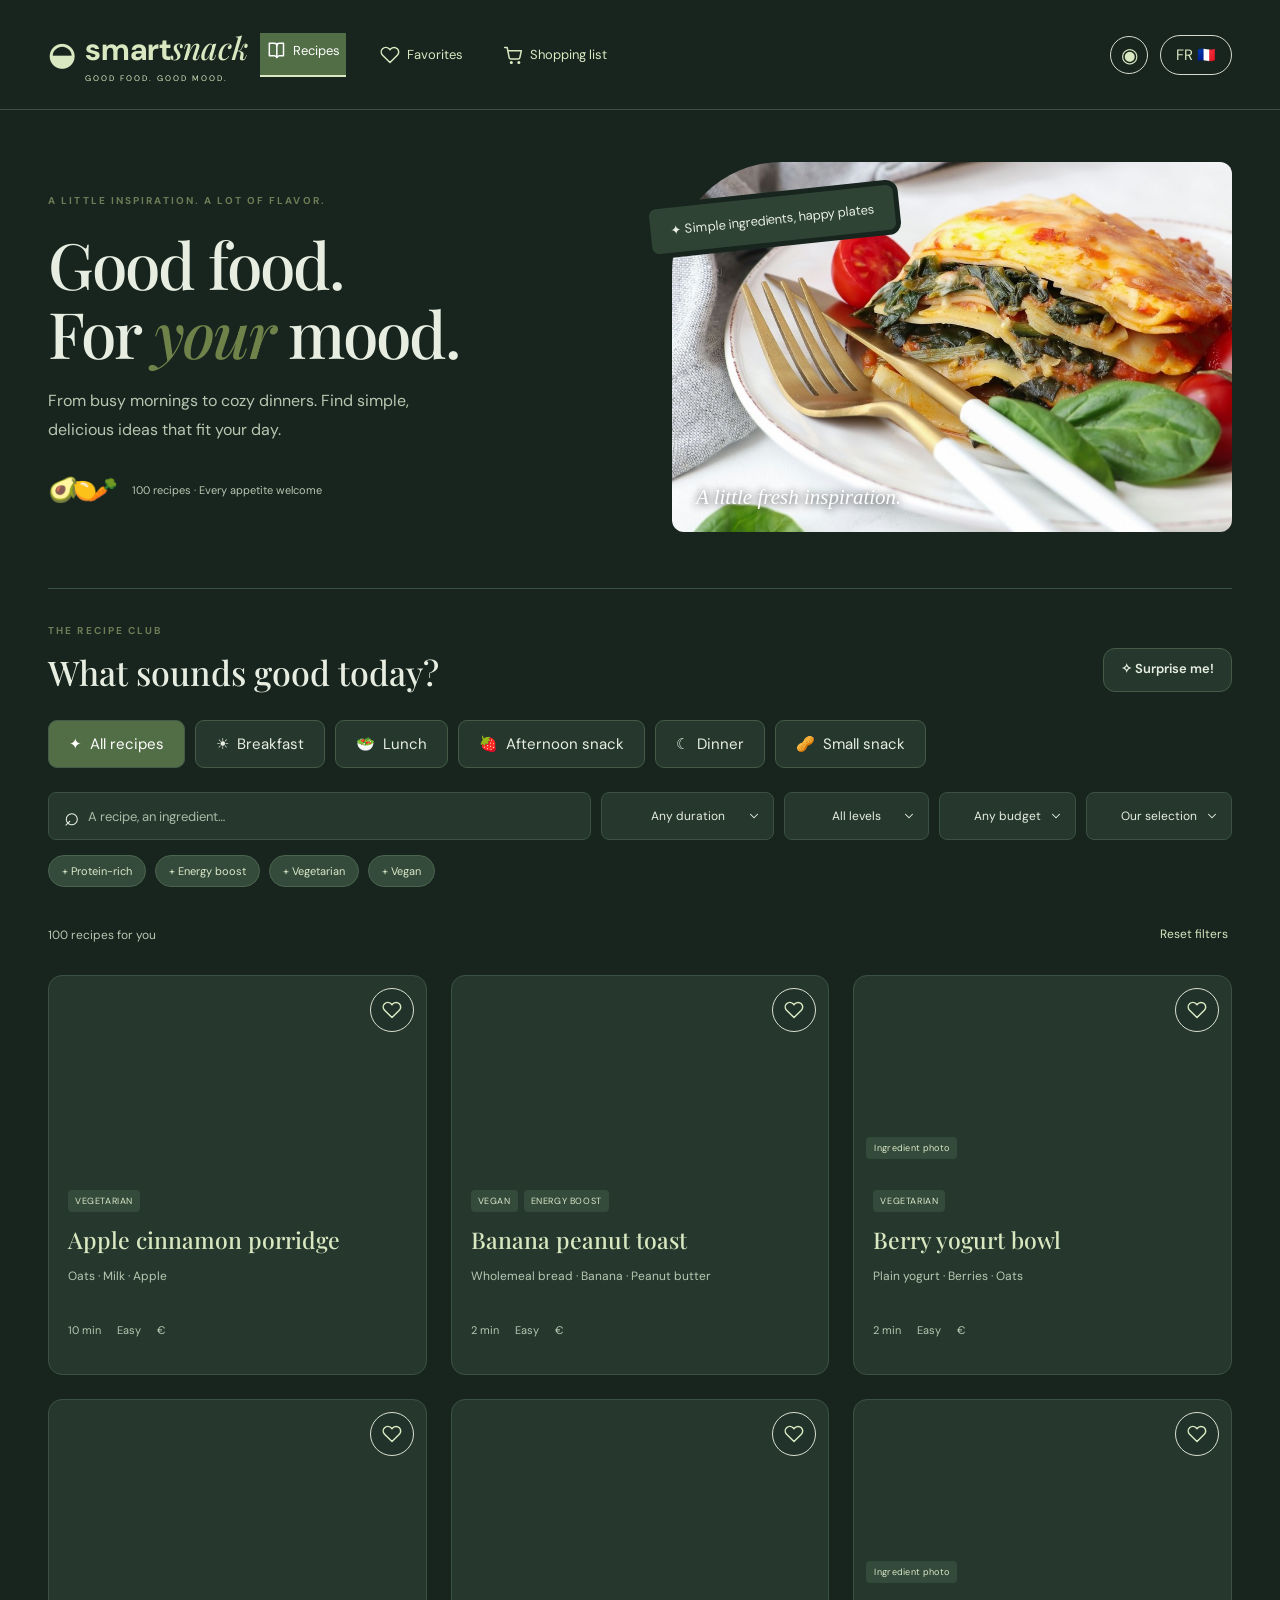
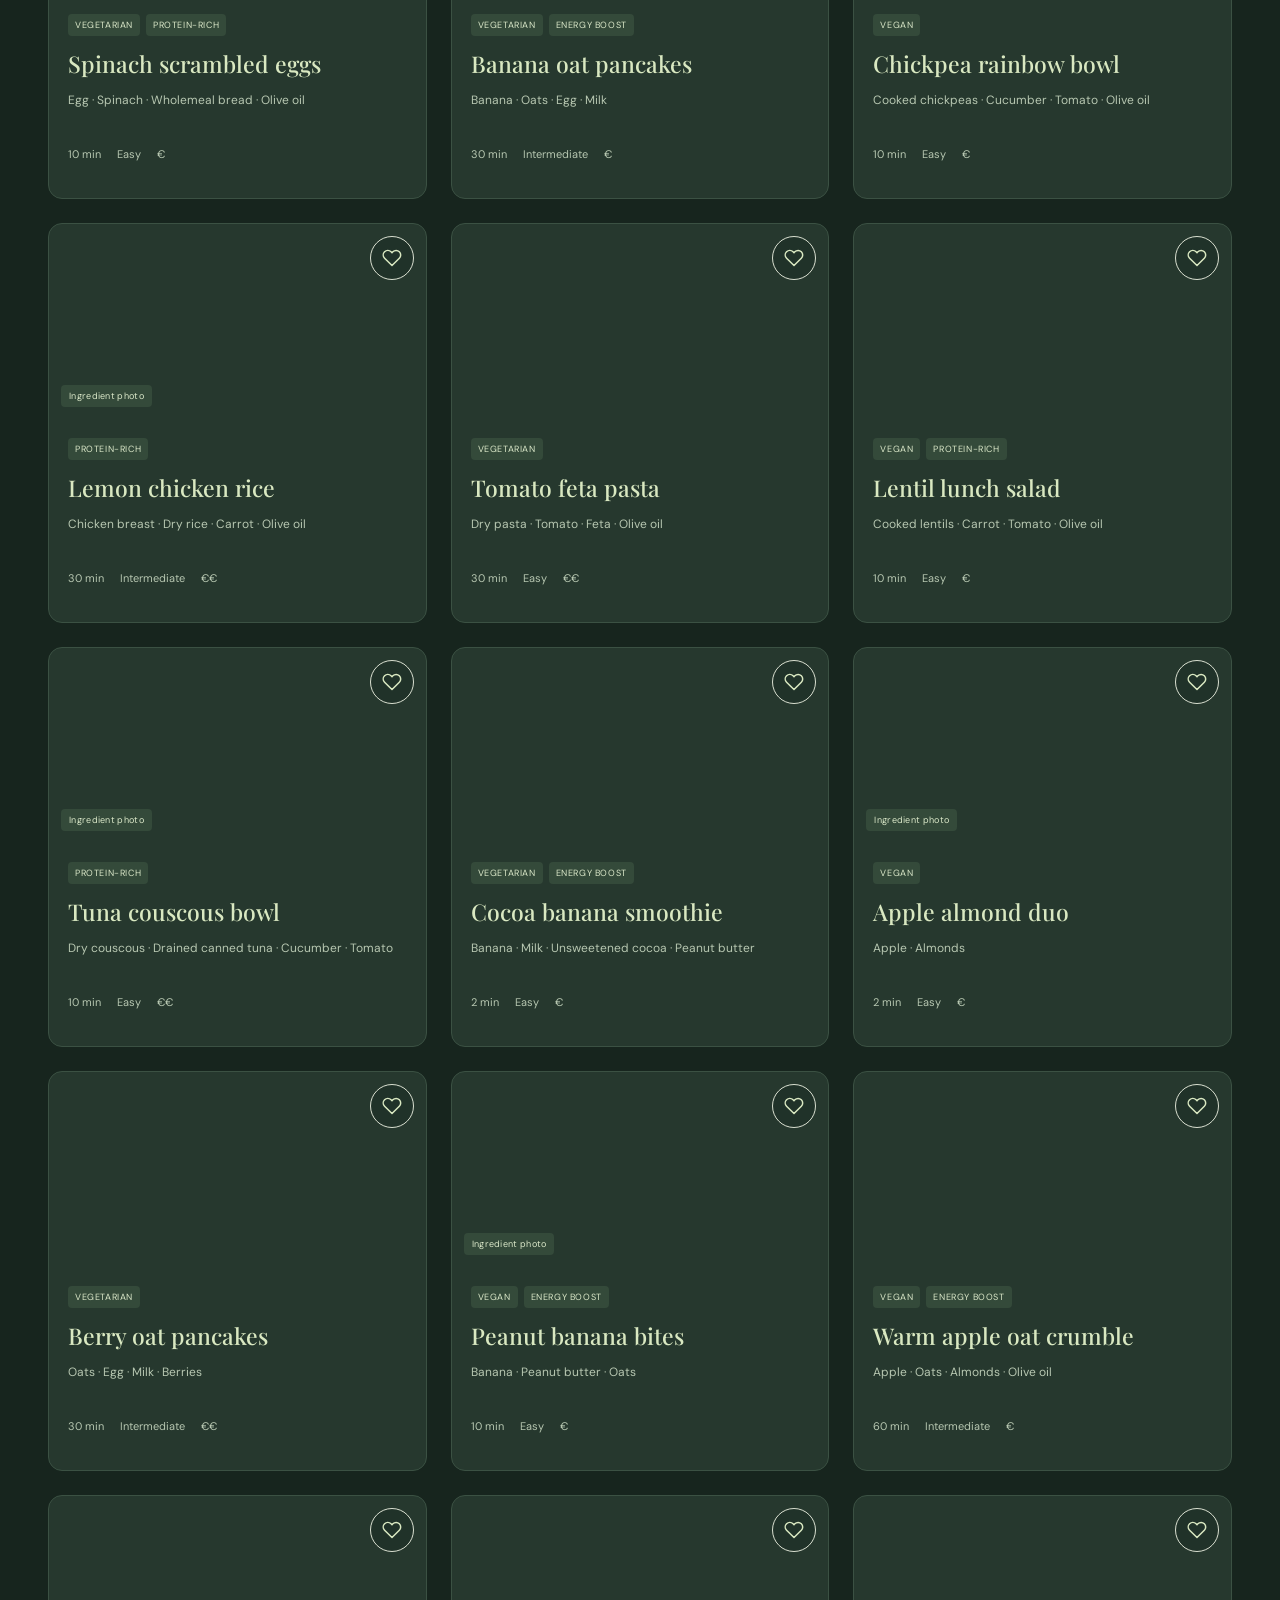
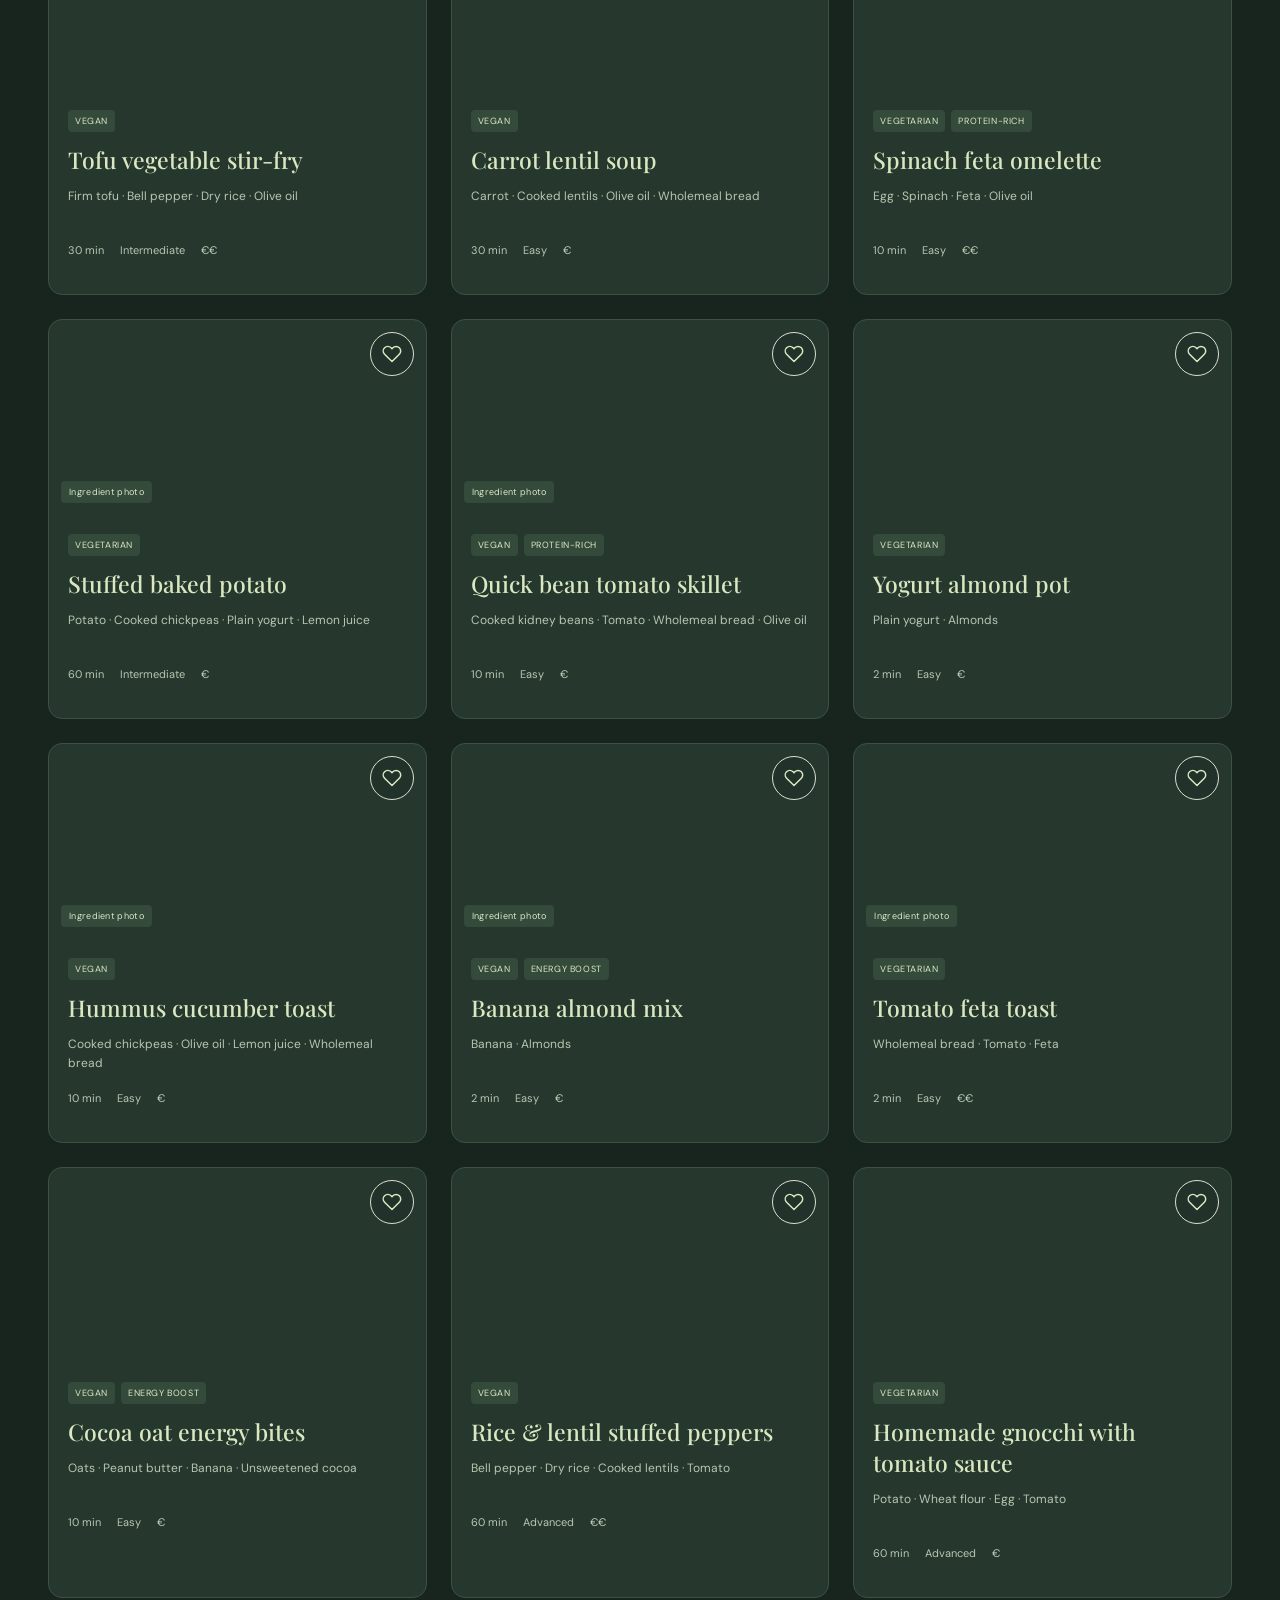
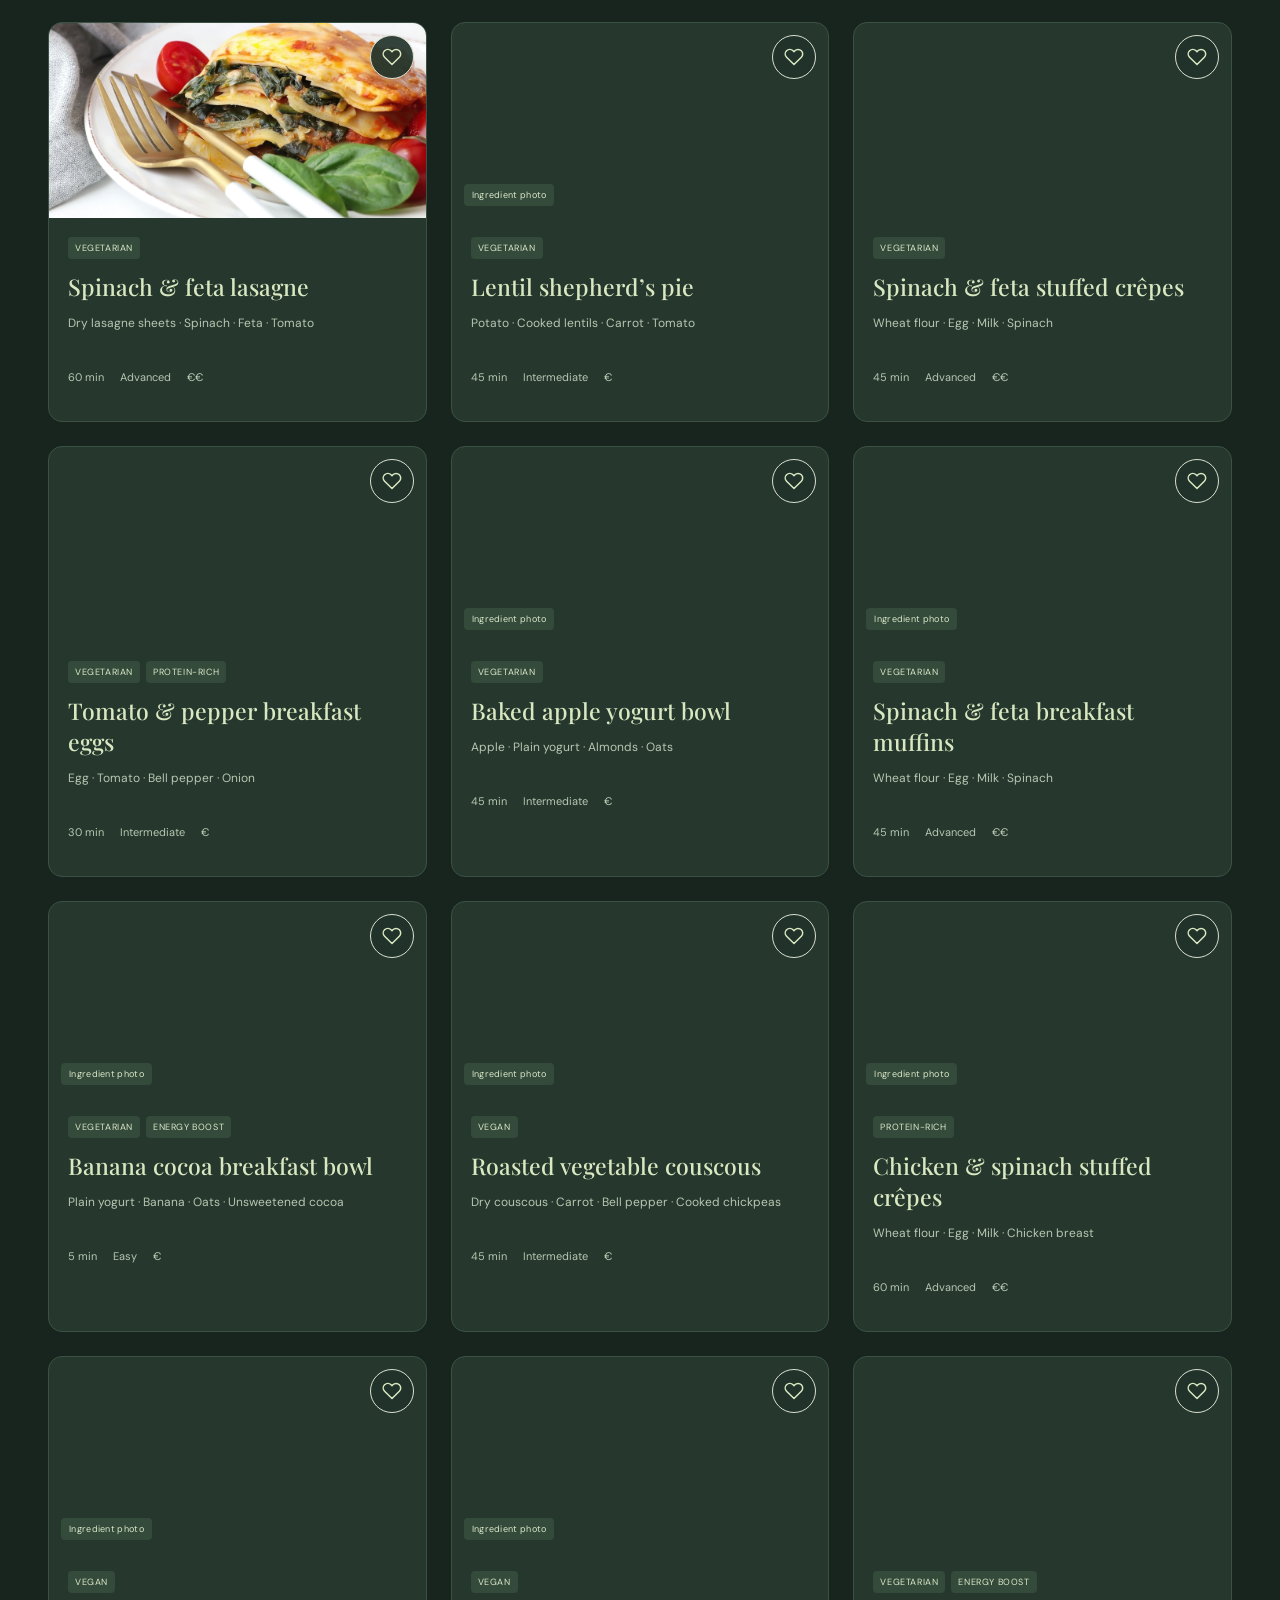
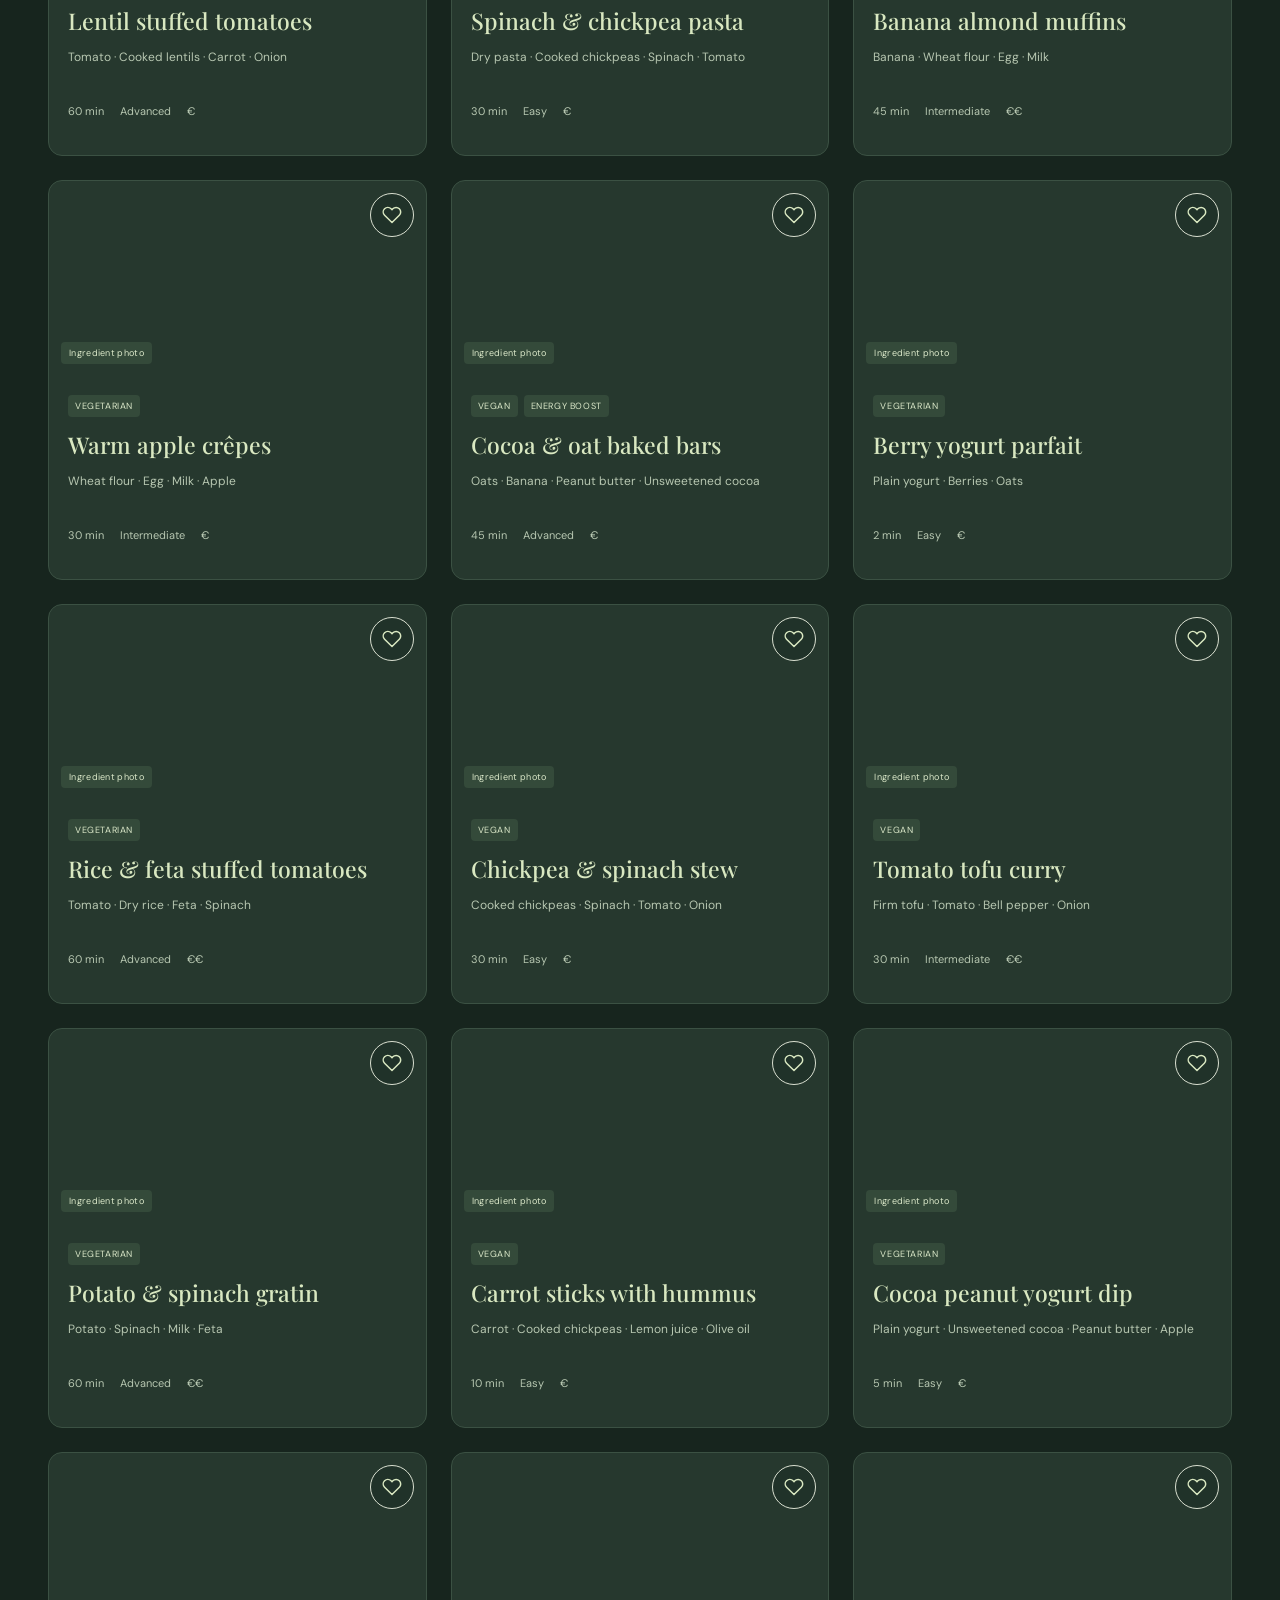
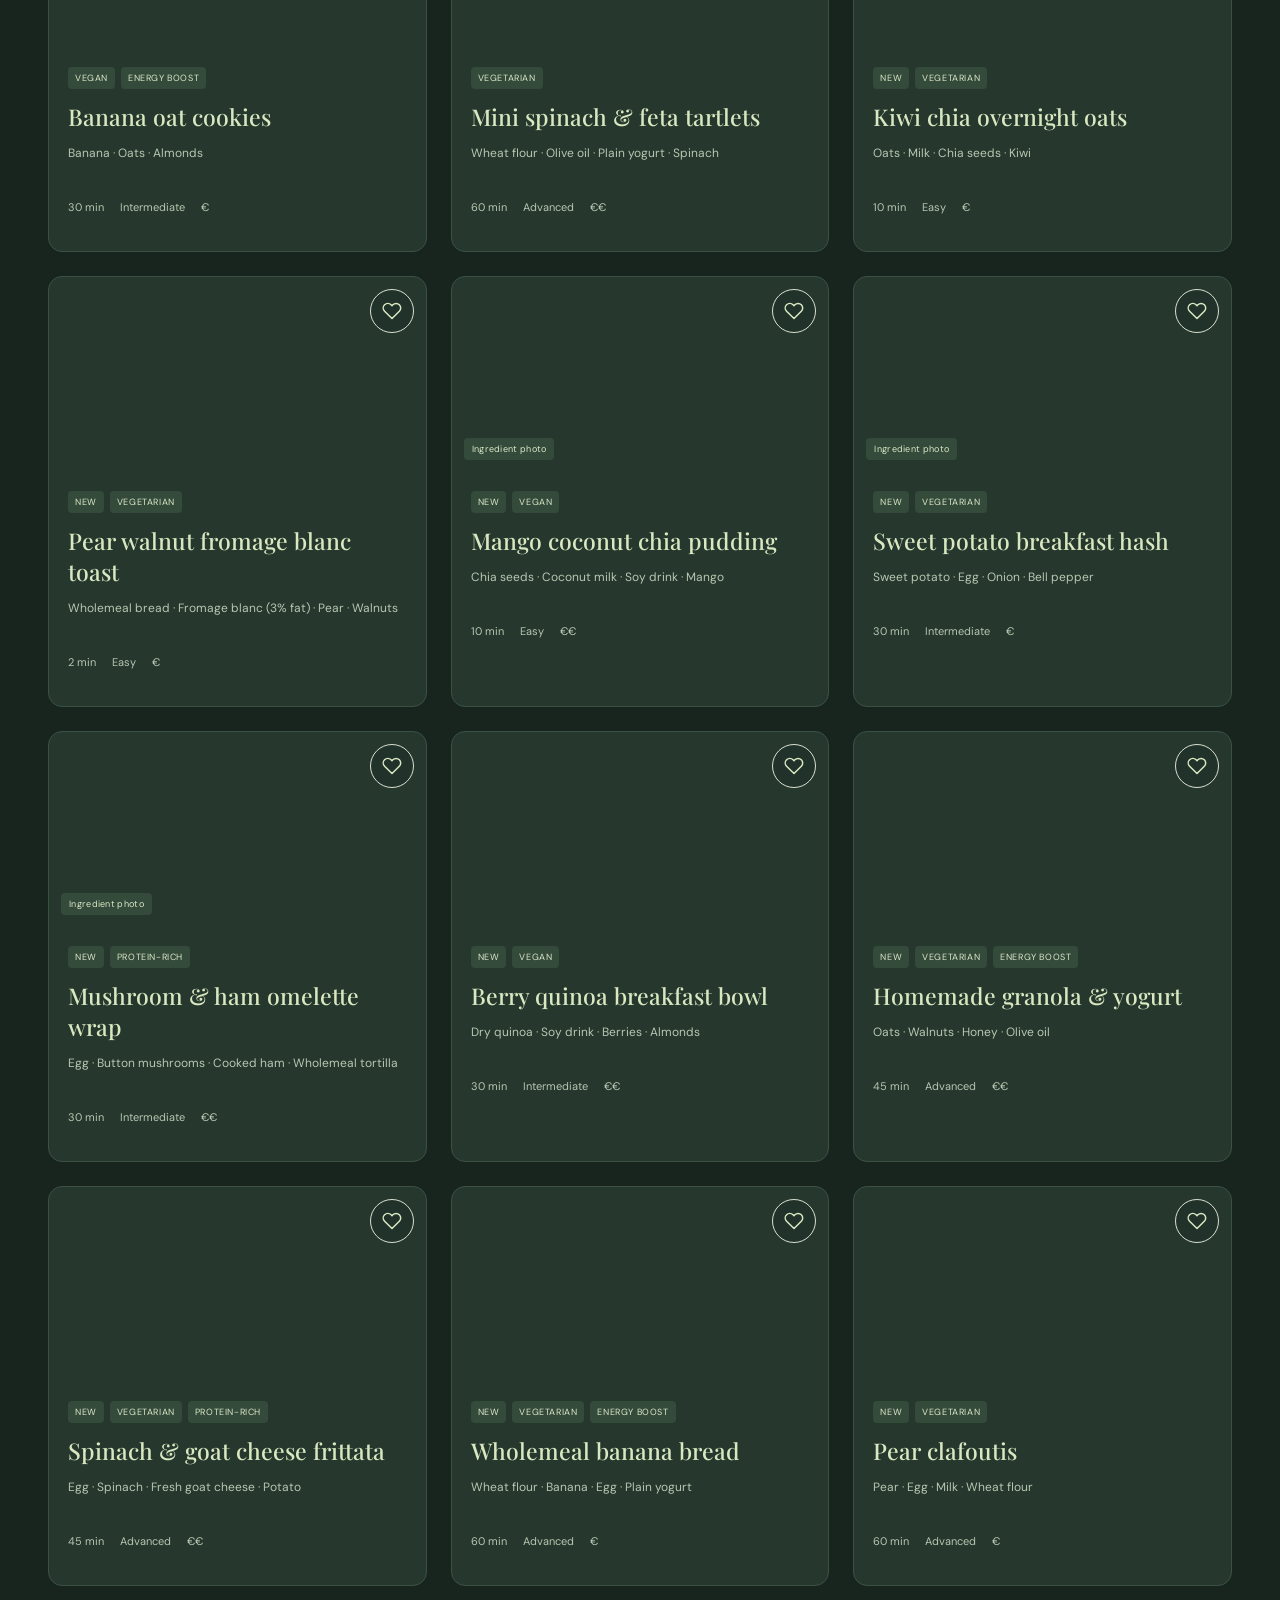
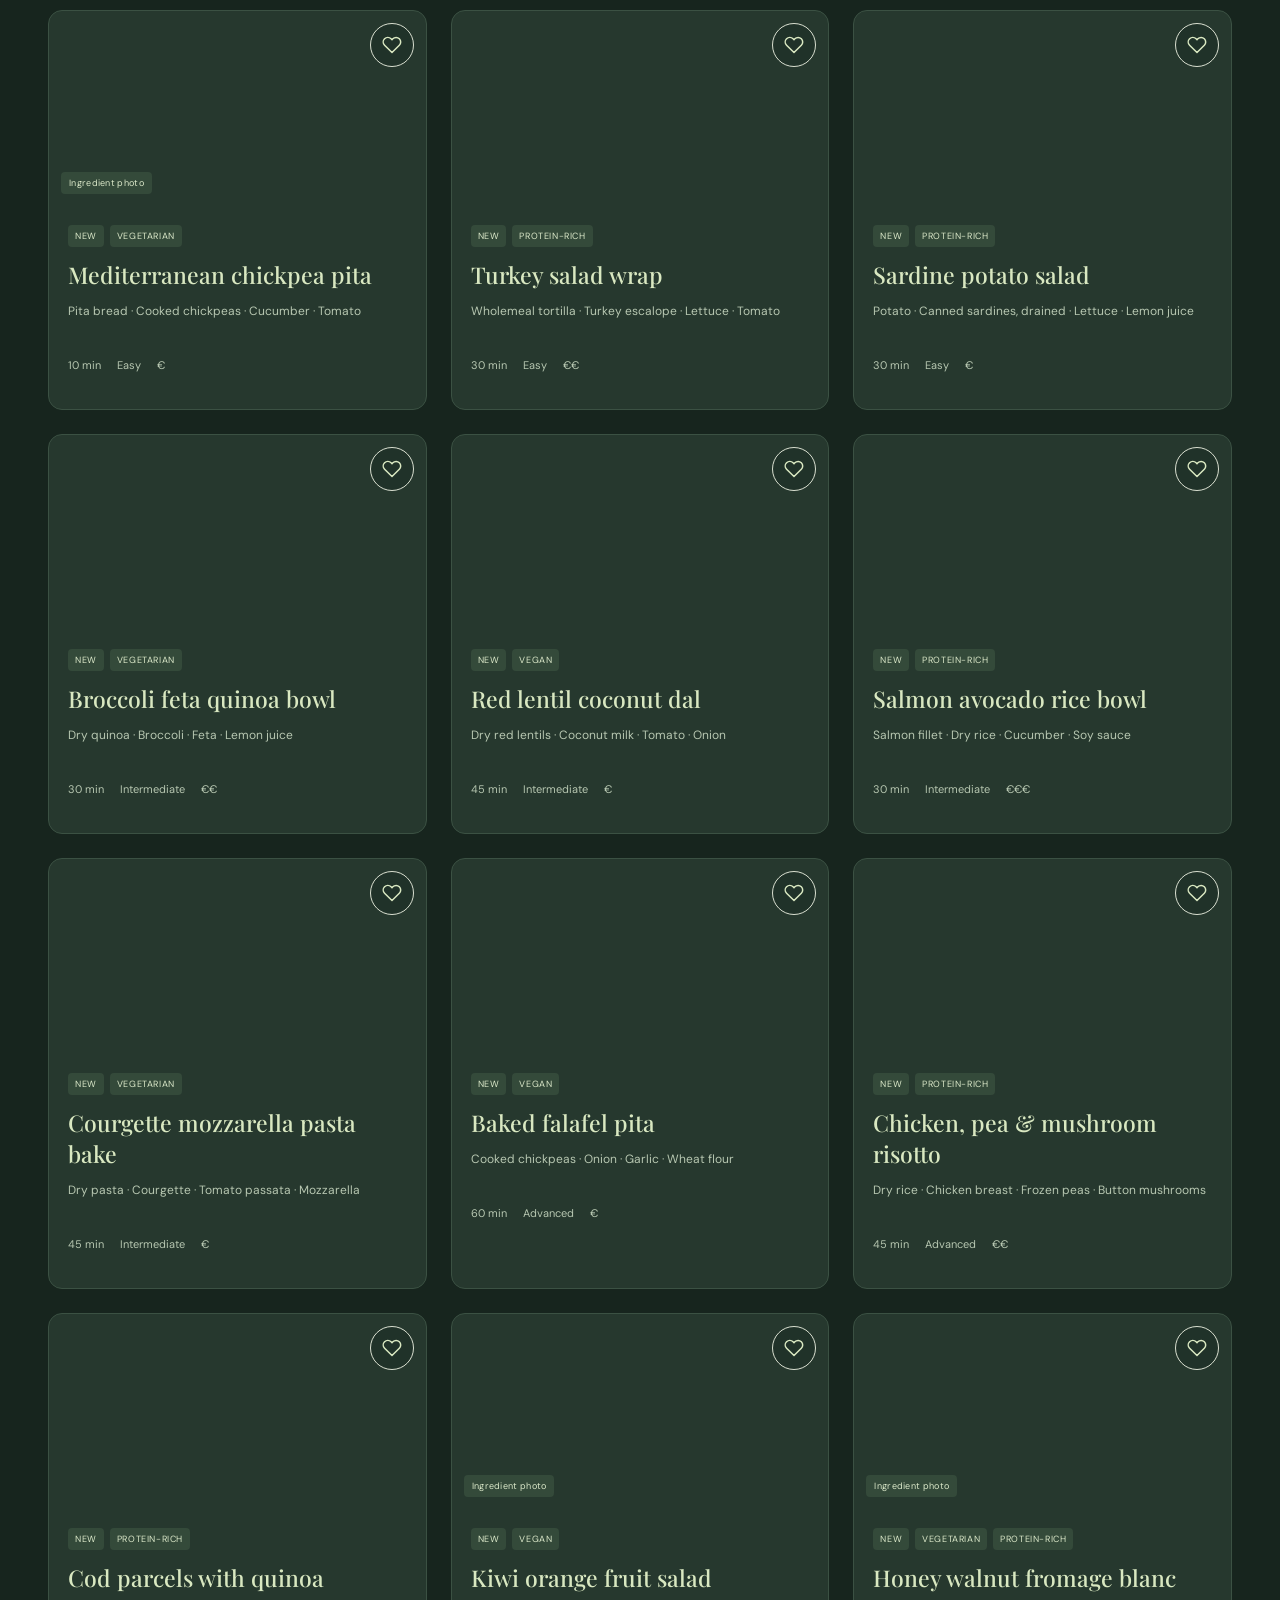
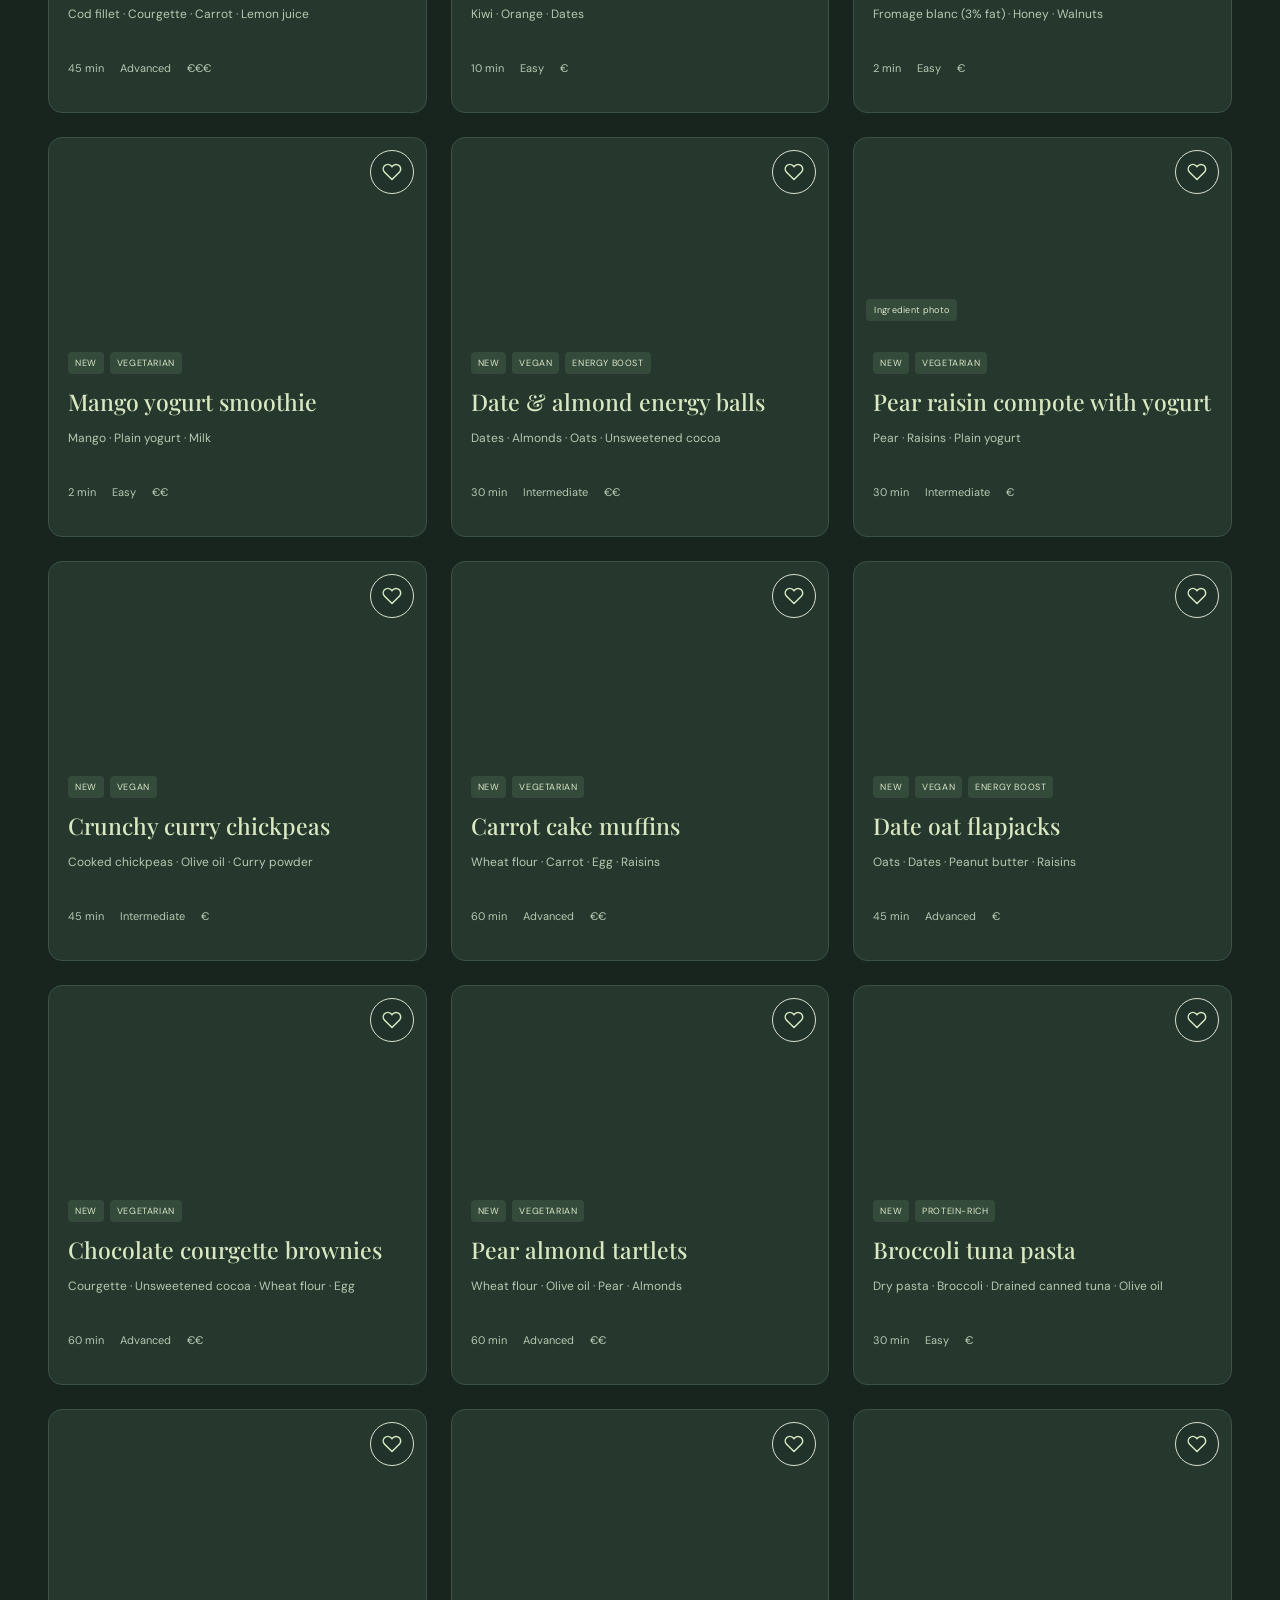
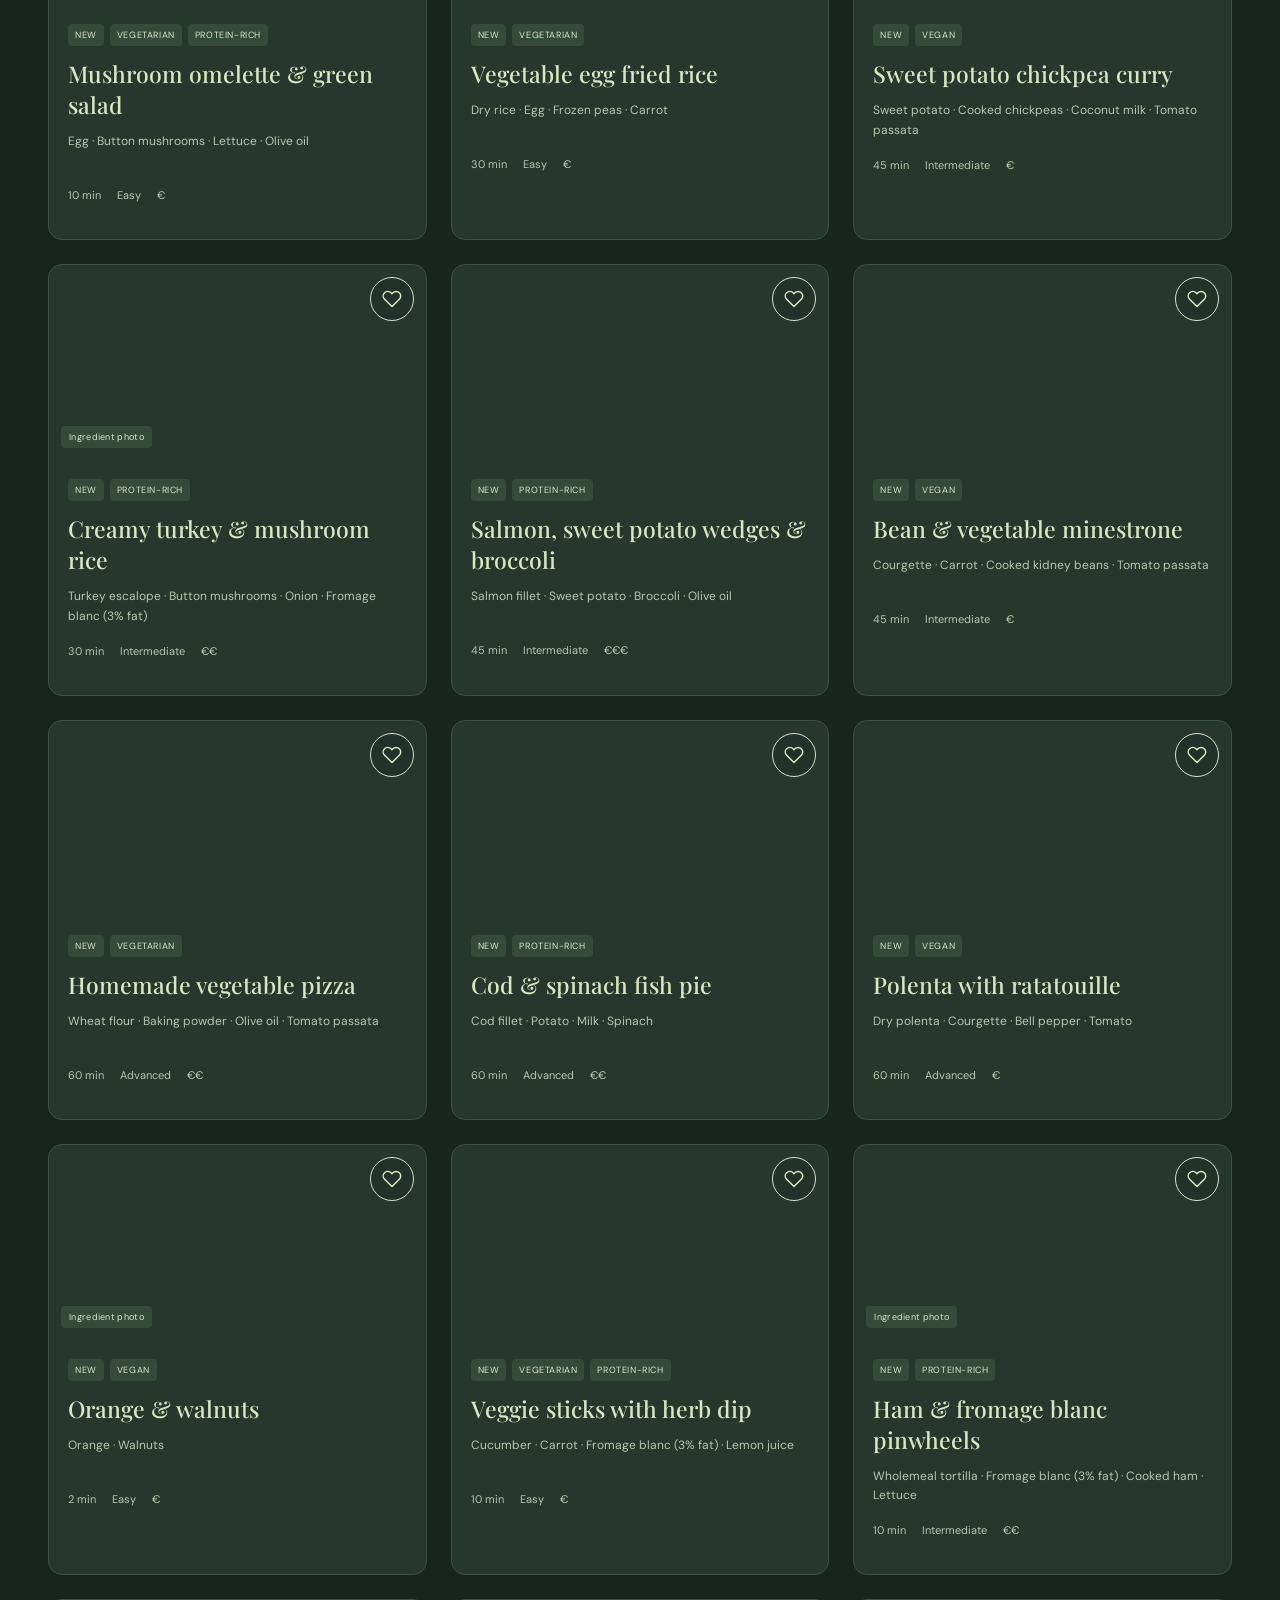
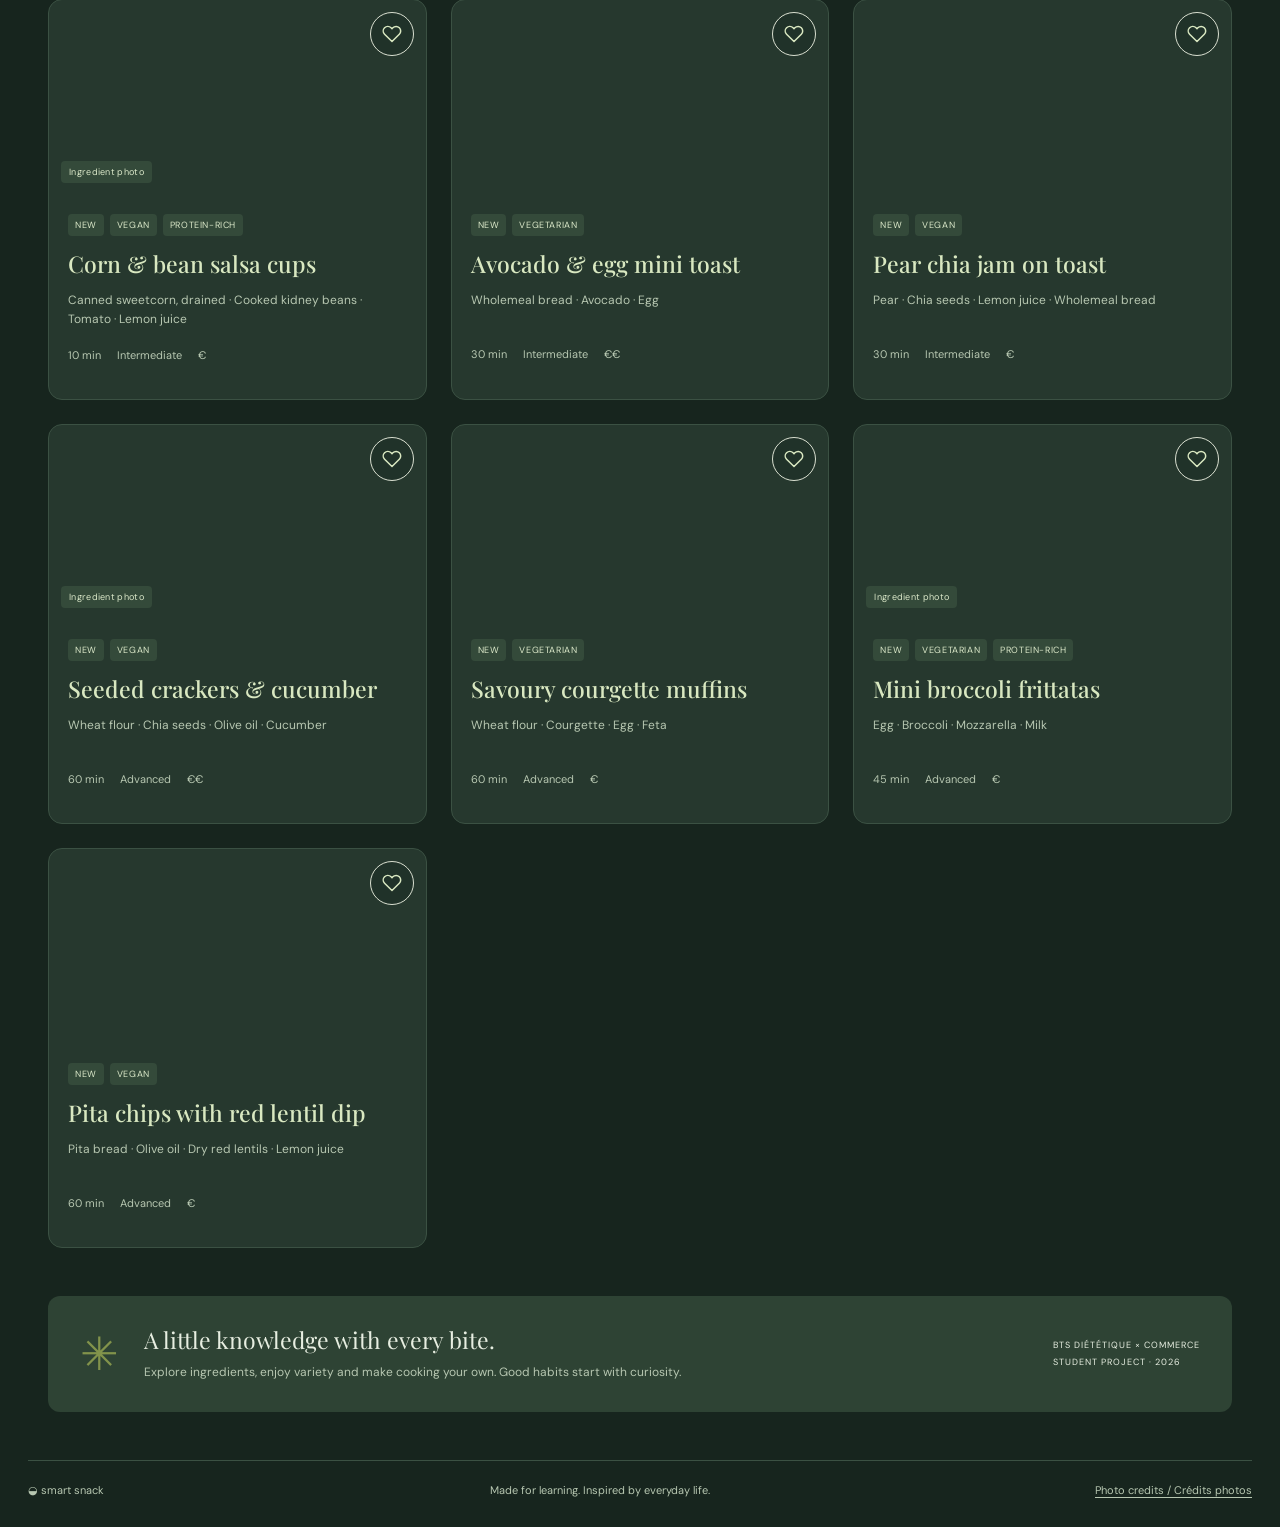
==== commit ead8ea09: "Add 38 Wikimedia Commons photos for the new recipes, with credits - recipe-50..99 photos (CC0, publi" ====
--- a/index.html
+++ b/index.html
@@ -1 +1 @@
-<!doctype html><html lang="en"><head><meta charset="utf-8"><meta name="viewport" content="width=device-width,initial-scale=1"><title>Smart Snack — Ideas for every meal</title><meta name="description" content="Find delicious, practical recipes for every meal. A bilingual nutrition student project."><link rel="stylesheet" href="style.css?v=20261104-center"><script src="theme.js?v=1"></script><script>const mobileViewport=window.matchMedia("(max-width: 700px)");if(mobileViewport.matches)location.replace("mobile.html");mobileViewport.addEventListener("change",e=>{if(e.matches)location.replace("mobile.html")});</script></head><body><header><a class="brand" href="#">◒ <span>smart<span class="serif">snack</span><small>GOOD FOOD. GOOD MOOD.</small></span></a><nav><button id="explore"></button><button id="favorites"></button><button id="shopping"></button></nav><button id="themeToggle" class="theme-toggle" type="button" aria-label="Switch theme" title="Switch theme">☾</button><button id="lang" class="language" aria-label="Switch to French">FR 🇫🇷</button></header><main><section class="hero"><div><span class="eyebrow" id="eyebrow"></span><h1 id="headline"></h1><p id="intro"></p><div class="hero-bottom"><span class="avatars">🥑 🍋 🥕</span><span id="heroNote"></span></div></div><div class="hero-art"><img src="assets/photos/recipe-27.jpg" alt="Lasagnes aux épinards — photo de Parnis Azimi"><span class="photo-label">A little fresh inspiration.</span><div class="float-label">✦ <span id="floatText"></span></div></div></section><section class="workspace"><div class="section-top"><div><span class="eyebrow">THE RECIPE CLUB</span><h2 id="sectionTitle"></h2></div><button class="outline" id="surprise"></button></div><div class="meals" id="meals"></div><div class="toolbar"><label class="search">⌕ <input id="search" placeholder=""></label><select id="time" aria-label="Time"></select><select id="difficulty" aria-label="Difficulty"></select><select id="budget" aria-label="Budget"></select><select id="sort" aria-label="Sort"></select></div><div class="preferences" id="preferences"></div><div class="result-line"><span id="count" aria-live="polite"></span><button class="text-button" id="reset"></button></div><div id="cards" class="cards"></div></section><section class="bottom-note"><span>✳</span><div><h3 id="noteTitle"></h3><p id="noteText"></p></div><span class="project">BTS DIÉTÉTIQUE × COMMERCE<br>STUDENT PROJECT · 2026</span></section></main><footer><span>◒ smart snack</span><span id="footerText"></span><a href="photos.html">Photo credits / Crédits photos</a></footer><dialog id="detail"></dialog><dialog id="listDialog"></dialog><div id="toast" role="status"></div><script src="data.js?v=5"></script><script src="catalog-extra.js?v=20261118"></script><script src="catalog-more.js?v=20261118"></script><script src="photos.js?v=20261104"></script><script src="app.js?v=20261104"></script></body></html>
+<!doctype html><html lang="en"><head><meta charset="utf-8"><meta name="viewport" content="width=device-width,initial-scale=1"><title>Smart Snack — Ideas for every meal</title><meta name="description" content="Find delicious, practical recipes for every meal. A bilingual nutrition student project."><link rel="stylesheet" href="style.css?v=20261118"><script src="theme.js?v=20261118"></script><script>const mobileViewport=window.matchMedia("(max-width: 700px)");if(mobileViewport.matches)location.replace("mobile.html");mobileViewport.addEventListener("change",e=>{if(e.matches)location.replace("mobile.html")});</script></head><body><header><a class="brand" href="#">◒ <span>smart<span class="serif">snack</span><small>GOOD FOOD. GOOD MOOD.</small></span></a><nav><button id="explore"></button><button id="favorites"></button><button id="shopping"></button></nav><button id="themeToggle" class="theme-toggle" type="button" aria-label="Switch theme" title="Switch theme">☾</button><button id="lang" class="language" aria-label="Switch to French">FR 🇫🇷</button></header><main><section class="hero"><div><span class="eyebrow" id="eyebrow"></span><h1 id="headline"></h1><p id="intro"></p><div class="hero-bottom"><span class="avatars">🥑 🍋 🥕</span><span id="heroNote"></span></div></div><div class="hero-art"><img src="assets/photos/recipe-27.jpg" alt="Lasagnes aux épinards — photo de Parnis Azimi"><span class="photo-label">A little fresh inspiration.</span><div class="float-label">✦ <span id="floatText"></span></div></div></section><section class="workspace"><div class="section-top"><div><span class="eyebrow">THE RECIPE CLUB</span><h2 id="sectionTitle"></h2></div><button class="outline" id="surprise"></button></div><div class="meals" id="meals"></div><div class="toolbar"><label class="search">⌕ <input id="search" placeholder=""></label><select id="time" aria-label="Time"></select><select id="difficulty" aria-label="Difficulty"></select><select id="budget" aria-label="Budget"></select><select id="sort" aria-label="Sort"></select></div><div class="preferences" id="preferences"></div><div class="result-line"><span id="count" aria-live="polite"></span><button class="text-button" id="reset"></button></div><div id="cards" class="cards"></div></section><section class="bottom-note"><span>✳</span><div><h3 id="noteTitle"></h3><p id="noteText"></p></div><span class="project">BTS DIÉTÉTIQUE × COMMERCE<br>STUDENT PROJECT · 2026</span></section></main><footer><span>◒ smart snack</span><span id="footerText"></span><a href="photos.html">Photo credits / Crédits photos</a></footer><dialog id="detail"></dialog><dialog id="listDialog"></dialog><div id="toast" role="status"></div><script src="data.js?v=20261118"></script><script src="catalog-extra.js?v=20261118"></script><script src="catalog-more.js?v=20261118"></script><script src="photos.js?v=20261118"></script><script src="app.js?v=20261118"></script></body></html>
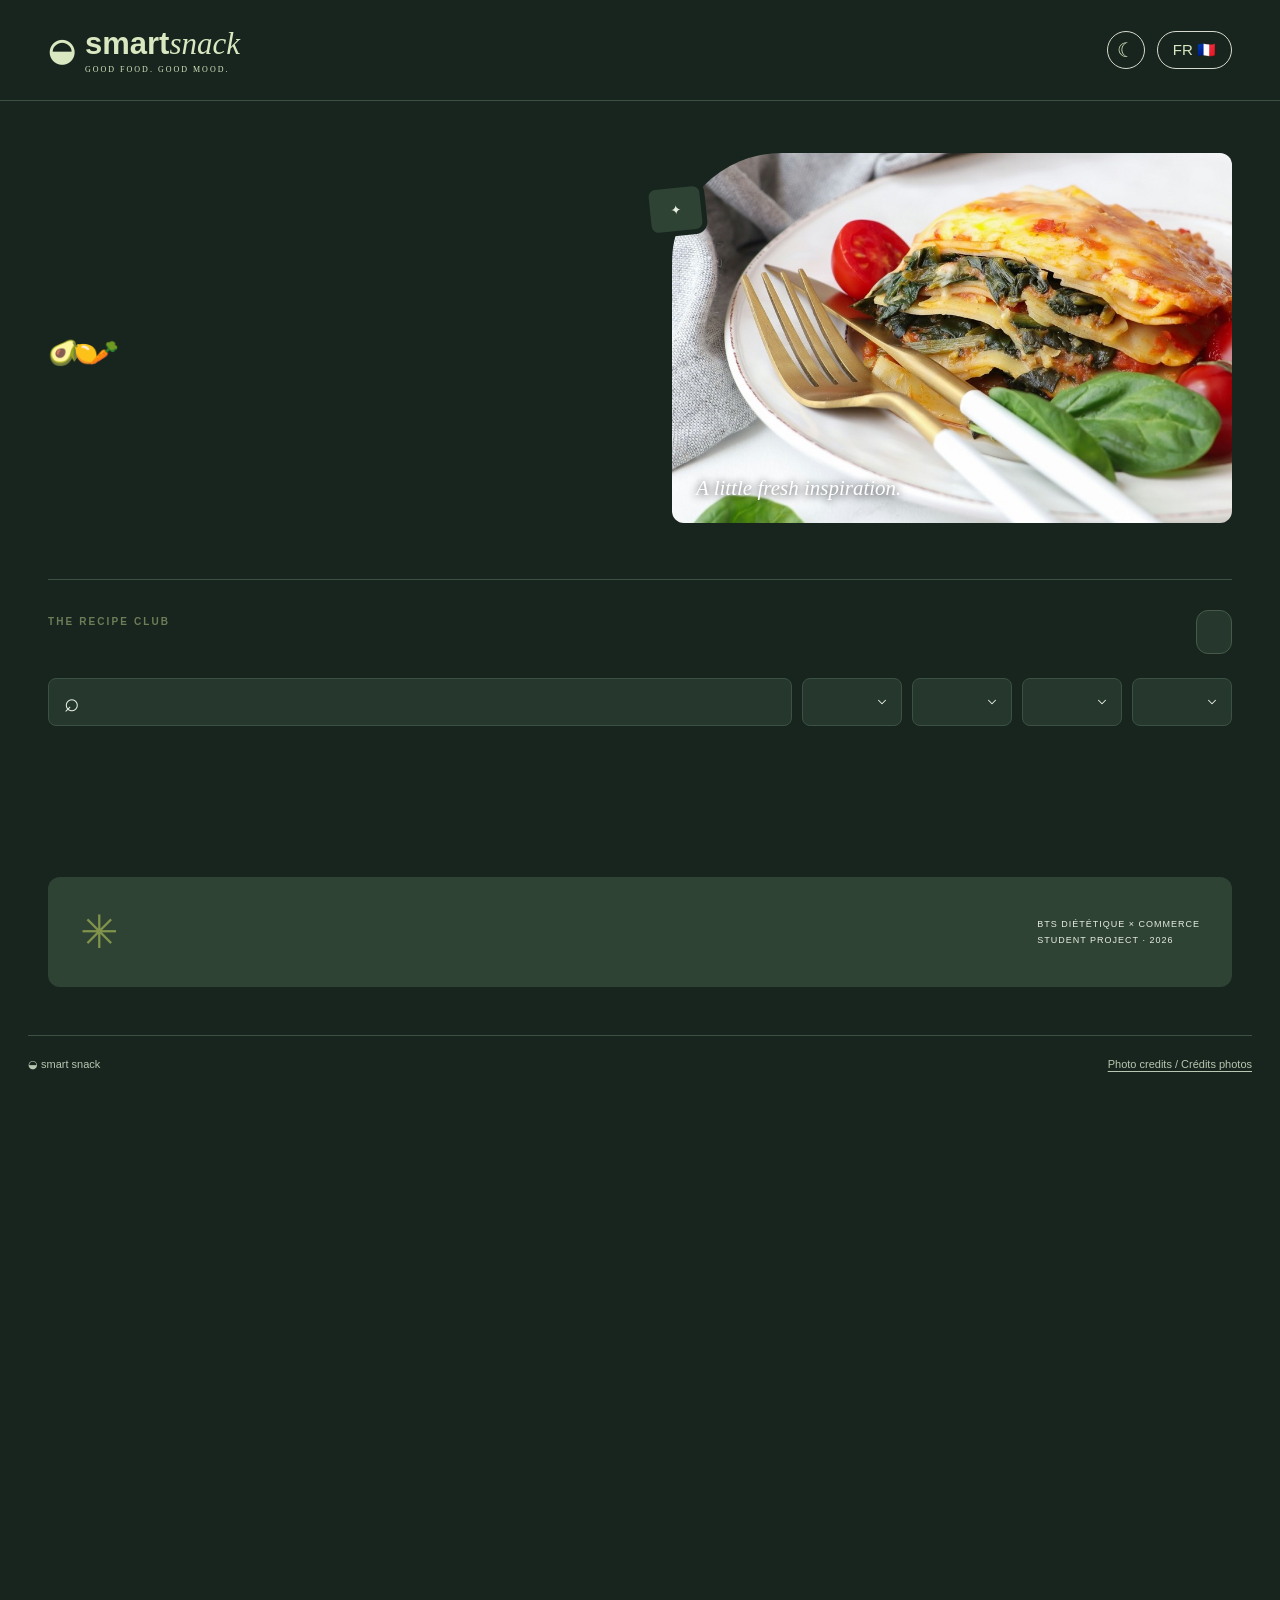
==== commit 4c987d7b: "Mobile : supprimer tout défilement entre les étapes de l'assistant La correction précédente remontai" ====
--- a/index.html
+++ b/index.html
@@ -1 +1 @@
-<!doctype html><html lang="en"><head><meta charset="utf-8"><meta name="viewport" content="width=device-width,initial-scale=1"><title>Smart Snack — Ideas for every meal</title><meta name="description" content="Find delicious, practical recipes for every meal. A bilingual nutrition student project."><link rel="stylesheet" href="style.css?v=20261118"><script src="theme.js?v=20261118"></script><script>const mobileViewport=window.matchMedia("(max-width: 700px)");if(mobileViewport.matches)location.replace("mobile.html");mobileViewport.addEventListener("change",e=>{if(e.matches)location.replace("mobile.html")});</script></head><body><header><a class="brand" href="#">◒ <span>smart<span class="serif">snack</span><small>GOOD FOOD. GOOD MOOD.</small></span></a><nav><button id="explore"></button><button id="favorites"></button><button id="shopping"></button></nav><button id="themeToggle" class="theme-toggle" type="button" aria-label="Switch theme" title="Switch theme">☾</button><button id="lang" class="language" aria-label="Switch to French">FR 🇫🇷</button></header><main><section class="hero"><div><span class="eyebrow" id="eyebrow"></span><h1 id="headline"></h1><p id="intro"></p><div class="hero-bottom"><span class="avatars">🥑 🍋 🥕</span><span id="heroNote"></span></div></div><div class="hero-art"><img src="assets/photos/recipe-27.jpg" alt="Lasagnes aux épinards — photo de Parnis Azimi"><span class="photo-label">A little fresh inspiration.</span><div class="float-label">✦ <span id="floatText"></span></div></div></section><section class="workspace"><div class="section-top"><div><span class="eyebrow">THE RECIPE CLUB</span><h2 id="sectionTitle"></h2></div><button class="outline" id="surprise"></button></div><div class="meals" id="meals"></div><div class="toolbar"><label class="search">⌕ <input id="search" placeholder=""></label><select id="time" aria-label="Time"></select><select id="difficulty" aria-label="Difficulty"></select><select id="budget" aria-label="Budget"></select><select id="sort" aria-label="Sort"></select></div><div class="preferences" id="preferences"></div><div class="result-line"><span id="count" aria-live="polite"></span><button class="text-button" id="reset"></button></div><div id="cards" class="cards"></div></section><section class="bottom-note"><span>✳</span><div><h3 id="noteTitle"></h3><p id="noteText"></p></div><span class="project">BTS DIÉTÉTIQUE × COMMERCE<br>STUDENT PROJECT · 2026</span></section></main><footer><span>◒ smart snack</span><span id="footerText"></span><a href="photos.html">Photo credits / Crédits photos</a></footer><dialog id="detail"></dialog><dialog id="listDialog"></dialog><div id="toast" role="status"></div><script src="data.js?v=20261118"></script><script src="catalog-extra.js?v=20261118"></script><script src="catalog-more.js?v=20261118"></script><script src="photos.js?v=20261118"></script><script src="app.js?v=20261118"></script></body></html>
+<!doctype html><html lang="en"><head><meta charset="utf-8"><meta name="viewport" content="width=device-width,initial-scale=1"><title>Smart Snack — Ideas for every meal</title><meta name="description" content="Find delicious, practical recipes for every meal. A bilingual nutrition student project."><link rel="stylesheet" href="style.css?v=20261118b"><script src="theme.js?v=20261118b"></script><script>const mobileViewport=window.matchMedia("(max-width: 700px)");if(mobileViewport.matches)location.replace("mobile.html");mobileViewport.addEventListener("change",e=>{if(e.matches)location.replace("mobile.html")});</script></head><body><header><a class="brand" href="#">◒ <span>smart<span class="serif">snack</span><small>GOOD FOOD. GOOD MOOD.</small></span></a><nav><button id="explore"></button><button id="favorites"></button><button id="shopping"></button></nav><button id="themeToggle" class="theme-toggle" type="button" aria-label="Switch theme" title="Switch theme">☾</button><button id="lang" class="language" aria-label="Switch to French">FR 🇫🇷</button></header><main><section class="hero"><div><span class="eyebrow" id="eyebrow"></span><h1 id="headline"></h1><p id="intro"></p><div class="hero-bottom"><span class="avatars">🥑 🍋 🥕</span><span id="heroNote"></span></div></div><div class="hero-art"><img src="assets/photos/recipe-27.jpg" alt="Lasagnes aux épinards — photo de Parnis Azimi"><span class="photo-label">A little fresh inspiration.</span><div class="float-label">✦ <span id="floatText"></span></div></div></section><section class="workspace"><div class="section-top"><div><span class="eyebrow">THE RECIPE CLUB</span><h2 id="sectionTitle"></h2></div><button class="outline" id="surprise"></button></div><div class="meals" id="meals"></div><div class="toolbar"><label class="search">⌕ <input id="search" placeholder=""></label><select id="time" aria-label="Time"></select><select id="difficulty" aria-label="Difficulty"></select><select id="budget" aria-label="Budget"></select><select id="sort" aria-label="Sort"></select></div><div class="preferences" id="preferences"></div><div class="result-line"><span id="count" aria-live="polite"></span><button class="text-button" id="reset"></button></div><div id="cards" class="cards"></div></section><section class="bottom-note"><span>✳</span><div><h3 id="noteTitle"></h3><p id="noteText"></p></div><span class="project">BTS DIÉTÉTIQUE × COMMERCE<br>STUDENT PROJECT · 2026</span></section></main><footer><span>◒ smart snack</span><span id="footerText"></span><a href="photos.html">Photo credits / Crédits photos</a></footer><dialog id="detail"></dialog><dialog id="listDialog"></dialog><div id="toast" role="status"></div><script src="data.js?v=20261118b"></script><script src="catalog-extra.js?v=20261118b"></script><script src="catalog-more.js?v=20261118b"></script><script src="photos.js?v=20261118b"></script><script src="app.js?v=20261118b"></script></body></html>
